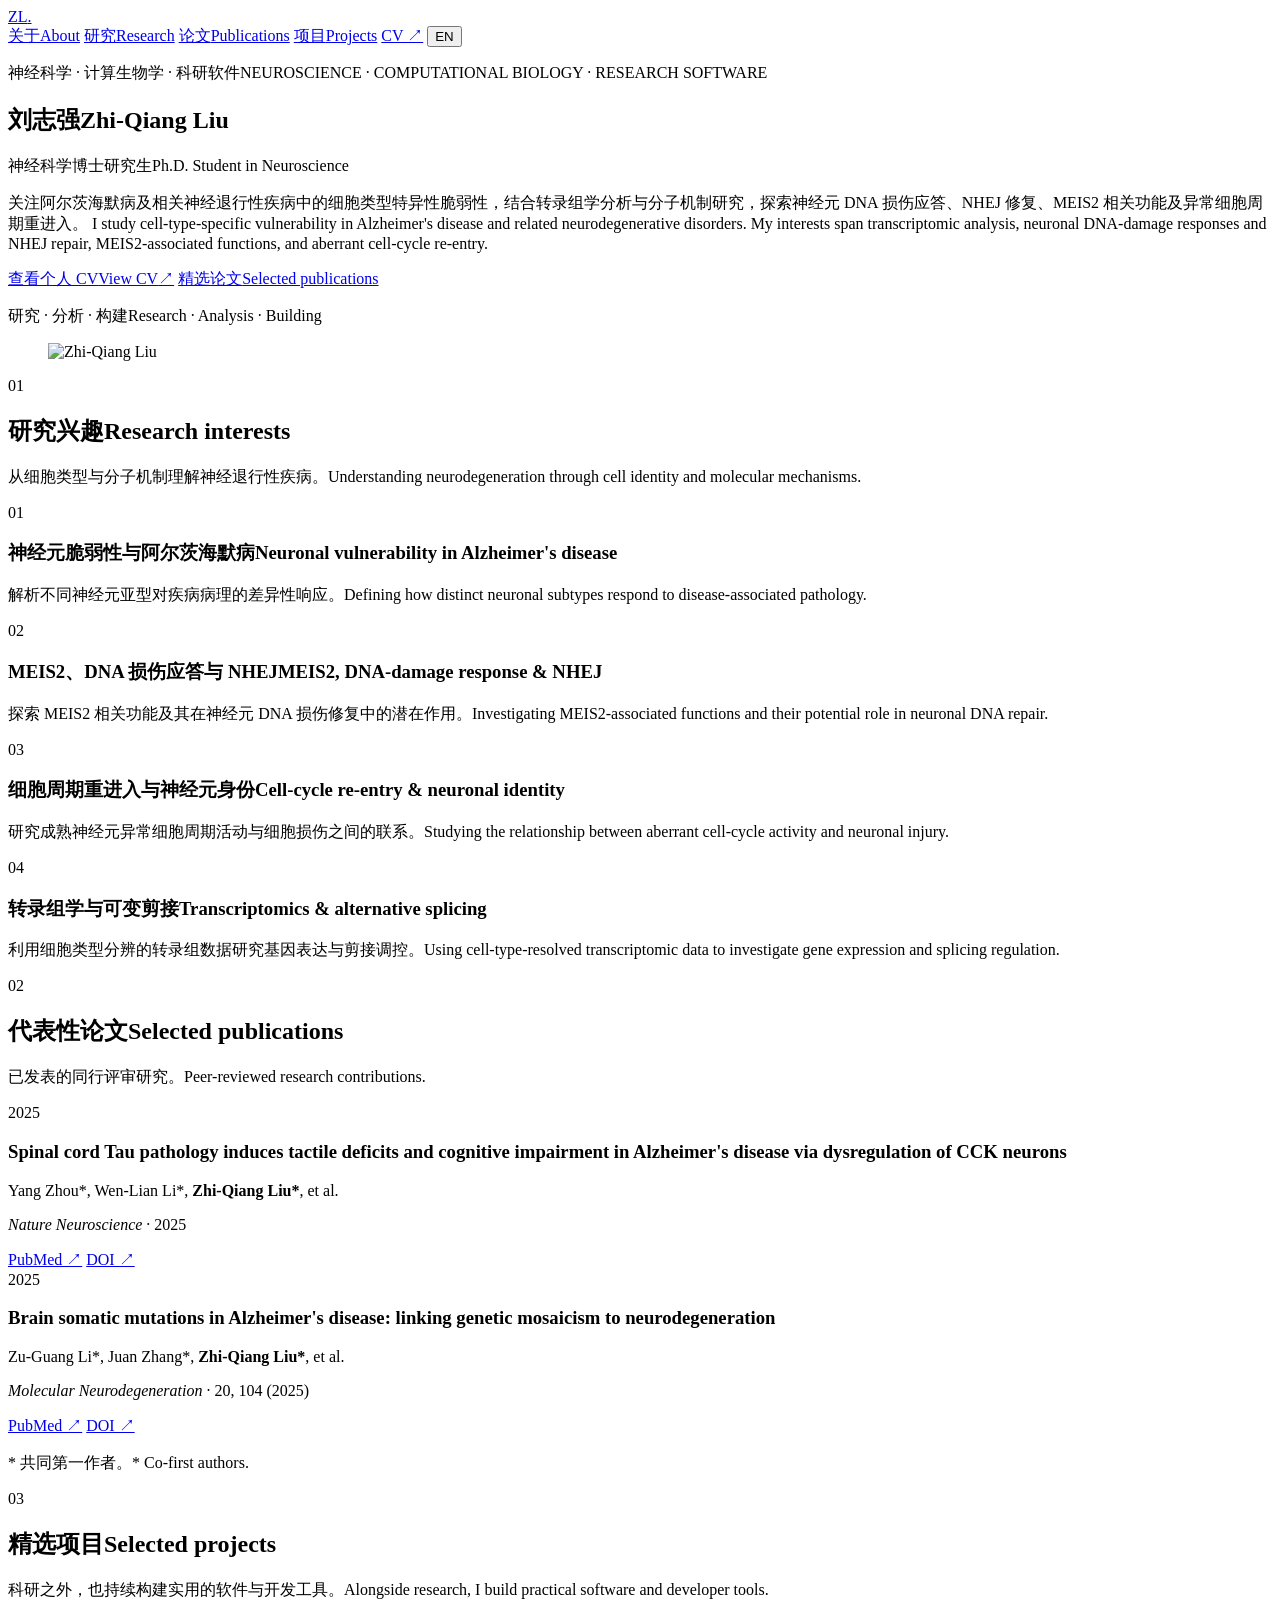
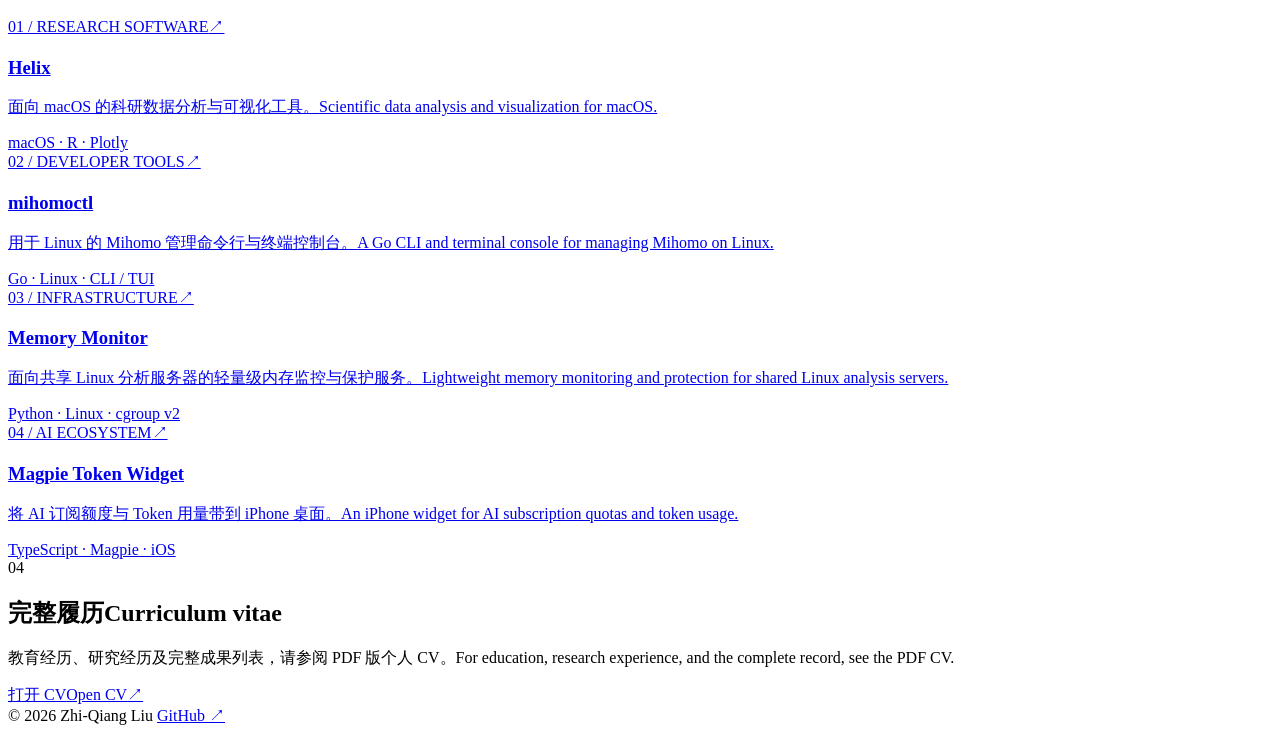
==== index.html @ f7170ce9 "Rebuild as bilingual personal research homepage" ====
<!doctype html>
<html lang="zh-CN" data-site-lang="zh">
<head>
  <meta charset="utf-8">
  <meta name="viewport" content="width=device-width, initial-scale=1">
  <meta name="theme-color" content="#f7f8fa">
  <meta name="description" content="Zhi-Qiang Liu — neuroscience, computational biology, and research software.">
  <meta property="og:title" content="Zhi-Qiang Liu | Personal Website">
  <meta property="og:description" content="Research, publications, and selected software projects.">
  <title>刘志强 · Zhi-Qiang Liu</title>
  <link rel="stylesheet" href="style.css">
</head>
<body>
  <header class="site-header">
    <div class="nav-wrap">
      <a class="wordmark" href="#top" aria-label="Home">ZL<span>.</span></a>
      <nav class="main-nav" aria-label="Main navigation">
        <a href="#about"><span data-lang="zh">关于</span><span data-lang="en">About</span></a>
        <a href="#research"><span data-lang="zh">研究</span><span data-lang="en">Research</span></a>
        <a href="#publications"><span data-lang="zh">论文</span><span data-lang="en">Publications</span></a>
        <a href="#projects"><span data-lang="zh">项目</span><span data-lang="en">Projects</span></a>
        <a class="nav-cv" href="cv.html">CV ↗</a>
        <button class="language-toggle" id="language-toggle" type="button">EN</button>
      </nav>
    </div>
  </header>

  <main id="top">
    <section class="hero section-shell" id="about">
      <div class="hero-grid">
        <div class="hero-copy">
          <p class="eyebrow"><span data-lang="zh">神经科学 · 计算生物学 · 科研软件</span><span data-lang="en">NEUROSCIENCE · COMPUTATIONAL BIOLOGY · RESEARCH SOFTWARE</span></p>
          <h1><span data-lang="zh">刘志强</span><span data-lang="en">Zhi-Qiang Liu</span></h1>
          <p class="hero-role"><span data-lang="zh">神经科学博士研究生</span><span data-lang="en">Ph.D. Student in Neuroscience</span></p>
          <p class="hero-intro">
            <span data-lang="zh">关注阿尔茨海默病及相关神经退行性疾病中的细胞类型特异性脆弱性，结合转录组学分析与分子机制研究，探索神经元 DNA 损伤应答、NHEJ 修复、MEIS2 相关功能及异常细胞周期重进入。</span>
            <span data-lang="en">I study cell-type-specific vulnerability in Alzheimer's disease and related neurodegenerative disorders. My interests span transcriptomic analysis, neuronal DNA-damage responses and NHEJ repair, MEIS2-associated functions, and aberrant cell-cycle re-entry.</span>
          </p>
          <div class="hero-actions">
            <a class="button button-dark" href="cv.html"><span data-lang="zh">查看个人 CV</span><span data-lang="en">View CV</span><span aria-hidden="true">↗</span></a>
            <a class="button button-quiet" href="#publications"><span data-lang="zh">精选论文</span><span data-lang="en">Selected publications</span></a>
          </div>
          <p class="hero-meta"><span data-lang="zh">研究 · 分析 · 构建</span><span data-lang="en">Research · Analysis · Building</span></p>
        </div>
        <figure class="portrait">
          <img src="assets/people/liuzq.jpeg" alt="Zhi-Qiang Liu">
        </figure>
      </div>
    </section>

    <div class="content-shell">
      <section class="content-section" id="research">
        <div class="section-heading">
          <span class="section-number">01</span>
          <div>
            <h2><span data-lang="zh">研究兴趣</span><span data-lang="en">Research interests</span></h2>
            <p><span data-lang="zh">从细胞类型与分子机制理解神经退行性疾病。</span><span data-lang="en">Understanding neurodegeneration through cell identity and molecular mechanisms.</span></p>
          </div>
        </div>
        <div class="research-list">
          <article class="research-item">
            <span class="item-number">01</span>
            <div><h3><span data-lang="zh">神经元脆弱性与阿尔茨海默病</span><span data-lang="en">Neuronal vulnerability in Alzheimer's disease</span></h3>
              <p><span data-lang="zh">解析不同神经元亚型对疾病病理的差异性响应。</span><span data-lang="en">Defining how distinct neuronal subtypes respond to disease-associated pathology.</span></p></div>
          </article>
          <article class="research-item">
            <span class="item-number">02</span>
            <div><h3><span data-lang="zh">MEIS2、DNA 损伤应答与 NHEJ</span><span data-lang="en">MEIS2, DNA-damage response &amp; NHEJ</span></h3>
              <p><span data-lang="zh">探索 MEIS2 相关功能及其在神经元 DNA 损伤修复中的潜在作用。</span><span data-lang="en">Investigating MEIS2-associated functions and their potential role in neuronal DNA repair.</span></p></div>
          </article>
          <article class="research-item">
            <span class="item-number">03</span>
            <div><h3><span data-lang="zh">细胞周期重进入与神经元身份</span><span data-lang="en">Cell-cycle re-entry &amp; neuronal identity</span></h3>
              <p><span data-lang="zh">研究成熟神经元异常细胞周期活动与细胞损伤之间的联系。</span><span data-lang="en">Studying the relationship between aberrant cell-cycle activity and neuronal injury.</span></p></div>
          </article>
          <article class="research-item">
            <span class="item-number">04</span>
            <div><h3><span data-lang="zh">转录组学与可变剪接</span><span data-lang="en">Transcriptomics &amp; alternative splicing</span></h3>
              <p><span data-lang="zh">利用细胞类型分辨的转录组数据研究基因表达与剪接调控。</span><span data-lang="en">Using cell-type-resolved transcriptomic data to investigate gene expression and splicing regulation.</span></p></div>
          </article>
        </div>
      </section>

      <section class="content-section" id="publications">
        <div class="section-heading">
          <span class="section-number">02</span>
          <div>
            <h2><span data-lang="zh">代表性论文</span><span data-lang="en">Selected publications</span></h2>
            <p><span data-lang="zh">已发表的同行评审研究。</span><span data-lang="en">Peer-reviewed research contributions.</span></p>
          </div>
        </div>
        <div class="publication-list">
          <article class="publication">
            <div class="publication-year">2025</div>
            <div class="publication-body">
              <h3>Spinal cord Tau pathology induces tactile deficits and cognitive impairment in Alzheimer's disease via dysregulation of CCK neurons</h3>
              <p class="authors">Yang Zhou*, Wen-Lian Li*, <strong>Zhi-Qiang Liu*</strong>, et al.</p>
              <p class="journal"><em>Nature Neuroscience</em> · 2025</p>
              <div class="text-links">
                <a href="https://pubmed.ncbi.nlm.nih.gov/41254283/" target="_blank" rel="noopener noreferrer">PubMed ↗</a>
                <a href="https://doi.org/10.1038/s41593-025-02137-4" target="_blank" rel="noopener noreferrer">DOI ↗</a>
              </div>
            </div>
          </article>
          <article class="publication">
            <div class="publication-year">2025</div>
            <div class="publication-body">
              <h3>Brain somatic mutations in Alzheimer's disease: linking genetic mosaicism to neurodegeneration</h3>
              <p class="authors">Zu-Guang Li*, Juan Zhang*, <strong>Zhi-Qiang Liu*</strong>, et al.</p>
              <p class="journal"><em>Molecular Neurodegeneration</em> · 20, 104 (2025)</p>
              <div class="text-links">
                <a href="https://pubmed.ncbi.nlm.nih.gov/41068782/" target="_blank" rel="noopener noreferrer">PubMed ↗</a>
                <a href="https://doi.org/10.1186/s13024-025-00895-0" target="_blank" rel="noopener noreferrer">DOI ↗</a>
              </div>
            </div>
          </article>
        </div>
        <p class="publication-note"><span data-lang="zh">* 共同第一作者。</span><span data-lang="en">* Co-first authors.</span></p>
      </section>

      <section class="content-section" id="projects">
        <div class="section-heading">
          <span class="section-number">03</span>
          <div>
            <h2><span data-lang="zh">精选项目</span><span data-lang="en">Selected projects</span></h2>
            <p><span data-lang="zh">科研之外，也持续构建实用的软件与开发工具。</span><span data-lang="en">Alongside research, I build practical software and developer tools.</span></p>
          </div>
        </div>
        <div class="project-grid">
          <a class="project-card" href="https://github.com/liuzq1103/Helix" target="_blank" rel="noopener noreferrer">
            <div class="project-top"><span>01 / RESEARCH SOFTWARE</span><span>↗</span></div>
            <h3>Helix</h3>
            <p><span data-lang="zh">面向 macOS 的科研数据分析与可视化工具。</span><span data-lang="en">Scientific data analysis and visualization for macOS.</span></p>
            <span class="project-stack">macOS · R · Plotly</span>
          </a>
          <a class="project-card" href="https://github.com/liuzq1103/mihomoctl" target="_blank" rel="noopener noreferrer">
            <div class="project-top"><span>02 / DEVELOPER TOOLS</span><span>↗</span></div>
            <h3>mihomoctl</h3>
            <p><span data-lang="zh">用于 Linux 的 Mihomo 管理命令行与终端控制台。</span><span data-lang="en">A Go CLI and terminal console for managing Mihomo on Linux.</span></p>
            <span class="project-stack">Go · Linux · CLI / TUI</span>
          </a>
          <a class="project-card" href="https://github.com/liuzq1103/memory-monitor" target="_blank" rel="noopener noreferrer">
            <div class="project-top"><span>03 / INFRASTRUCTURE</span><span>↗</span></div>
            <h3>Memory Monitor</h3>
            <p><span data-lang="zh">面向共享 Linux 分析服务器的轻量级内存监控与保护服务。</span><span data-lang="en">Lightweight memory monitoring and protection for shared Linux analysis servers.</span></p>
            <span class="project-stack">Python · Linux · cgroup v2</span>
          </a>
          <a class="project-card" href="https://github.com/liuzq1103/magpie-page-token-widget" target="_blank" rel="noopener noreferrer">
            <div class="project-top"><span>04 / AI ECOSYSTEM</span><span>↗</span></div>
            <h3>Magpie Token Widget</h3>
            <p><span data-lang="zh">将 AI 订阅额度与 Token 用量带到 iPhone 桌面。</span><span data-lang="en">An iPhone widget for AI subscription quotas and token usage.</span></p>
            <span class="project-stack">TypeScript · Magpie · iOS</span>
          </a>
        </div>
      </section>

      <section class="cv-strip" id="cv">
        <div>
          <span class="section-number">04</span>
          <h2><span data-lang="zh">完整履历</span><span data-lang="en">Curriculum vitae</span></h2>
          <p><span data-lang="zh">教育经历、研究经历及完整成果列表，请参阅 PDF 版个人 CV。</span><span data-lang="en">For education, research experience, and the complete record, see the PDF CV.</span></p>
        </div>
        <a class="button button-dark" href="cv.html"><span data-lang="zh">打开 CV</span><span data-lang="en">Open CV</span><span aria-hidden="true">↗</span></a>
      </section>
    </div>
  </main>

  <footer class="site-footer">
    <div class="footer-inner">
      <span>© 2026 Zhi-Qiang Liu</span>
      <a href="https://github.com/liuzq1103" target="_blank" rel="noopener noreferrer">GitHub ↗</a>
    </div>
  </footer>

  <script>
    (function () {
      var root = document.documentElement;
      var toggle = document.getElementById("language-toggle");
      var requested = new URLSearchParams(window.location.search).get("lang");
      function setLanguage(language) {
        var lang = language === "en" ? "en" : "zh";
        root.dataset.siteLang = lang;
        root.lang = lang === "zh" ? "zh-CN" : "en";
        toggle.textContent = lang === "zh" ? "EN" : "中文";
        toggle.setAttribute("aria-label", lang === "zh" ? "Switch to English" : "切换到中文");
      }
      setLanguage(requested || "zh");
      toggle.addEventListener("click", function () {
        setLanguage(root.dataset.siteLang === "zh" ? "en" : "zh");
      });
    })();
  </script>
</body>
</html>
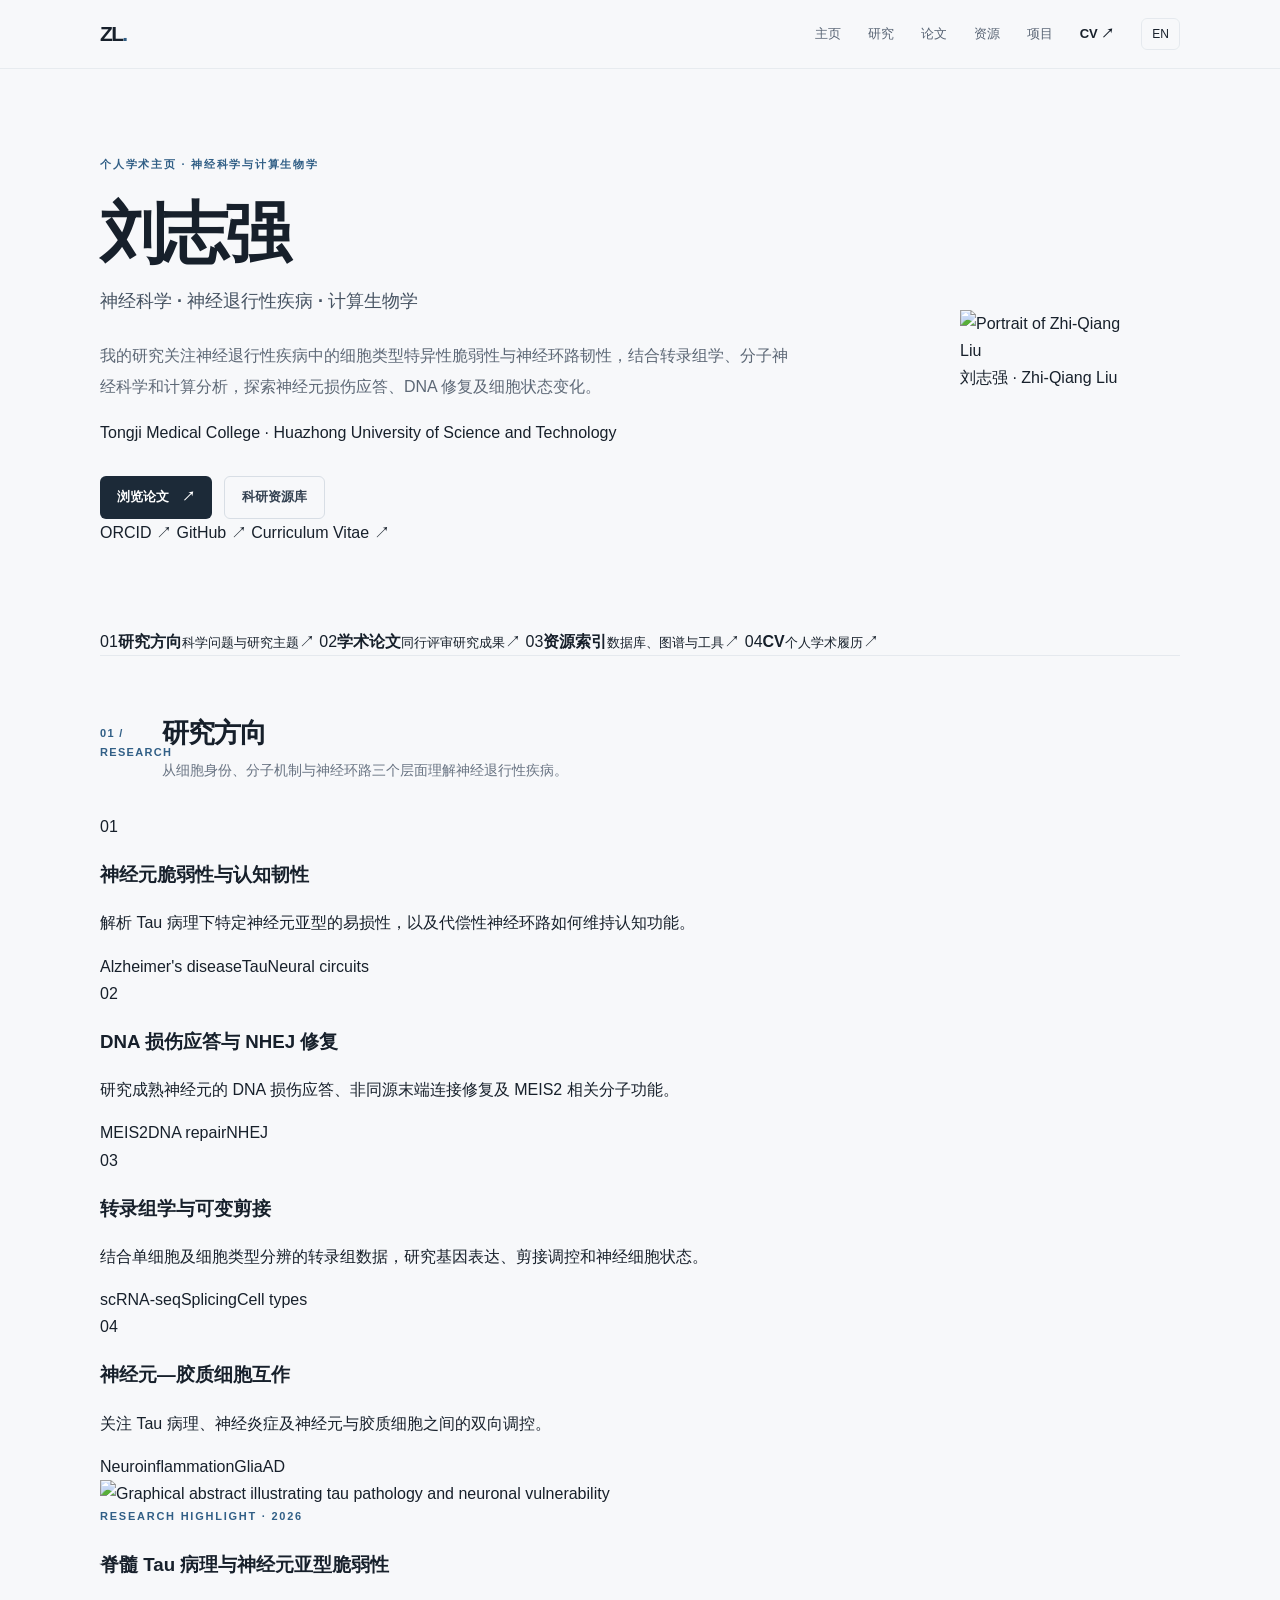
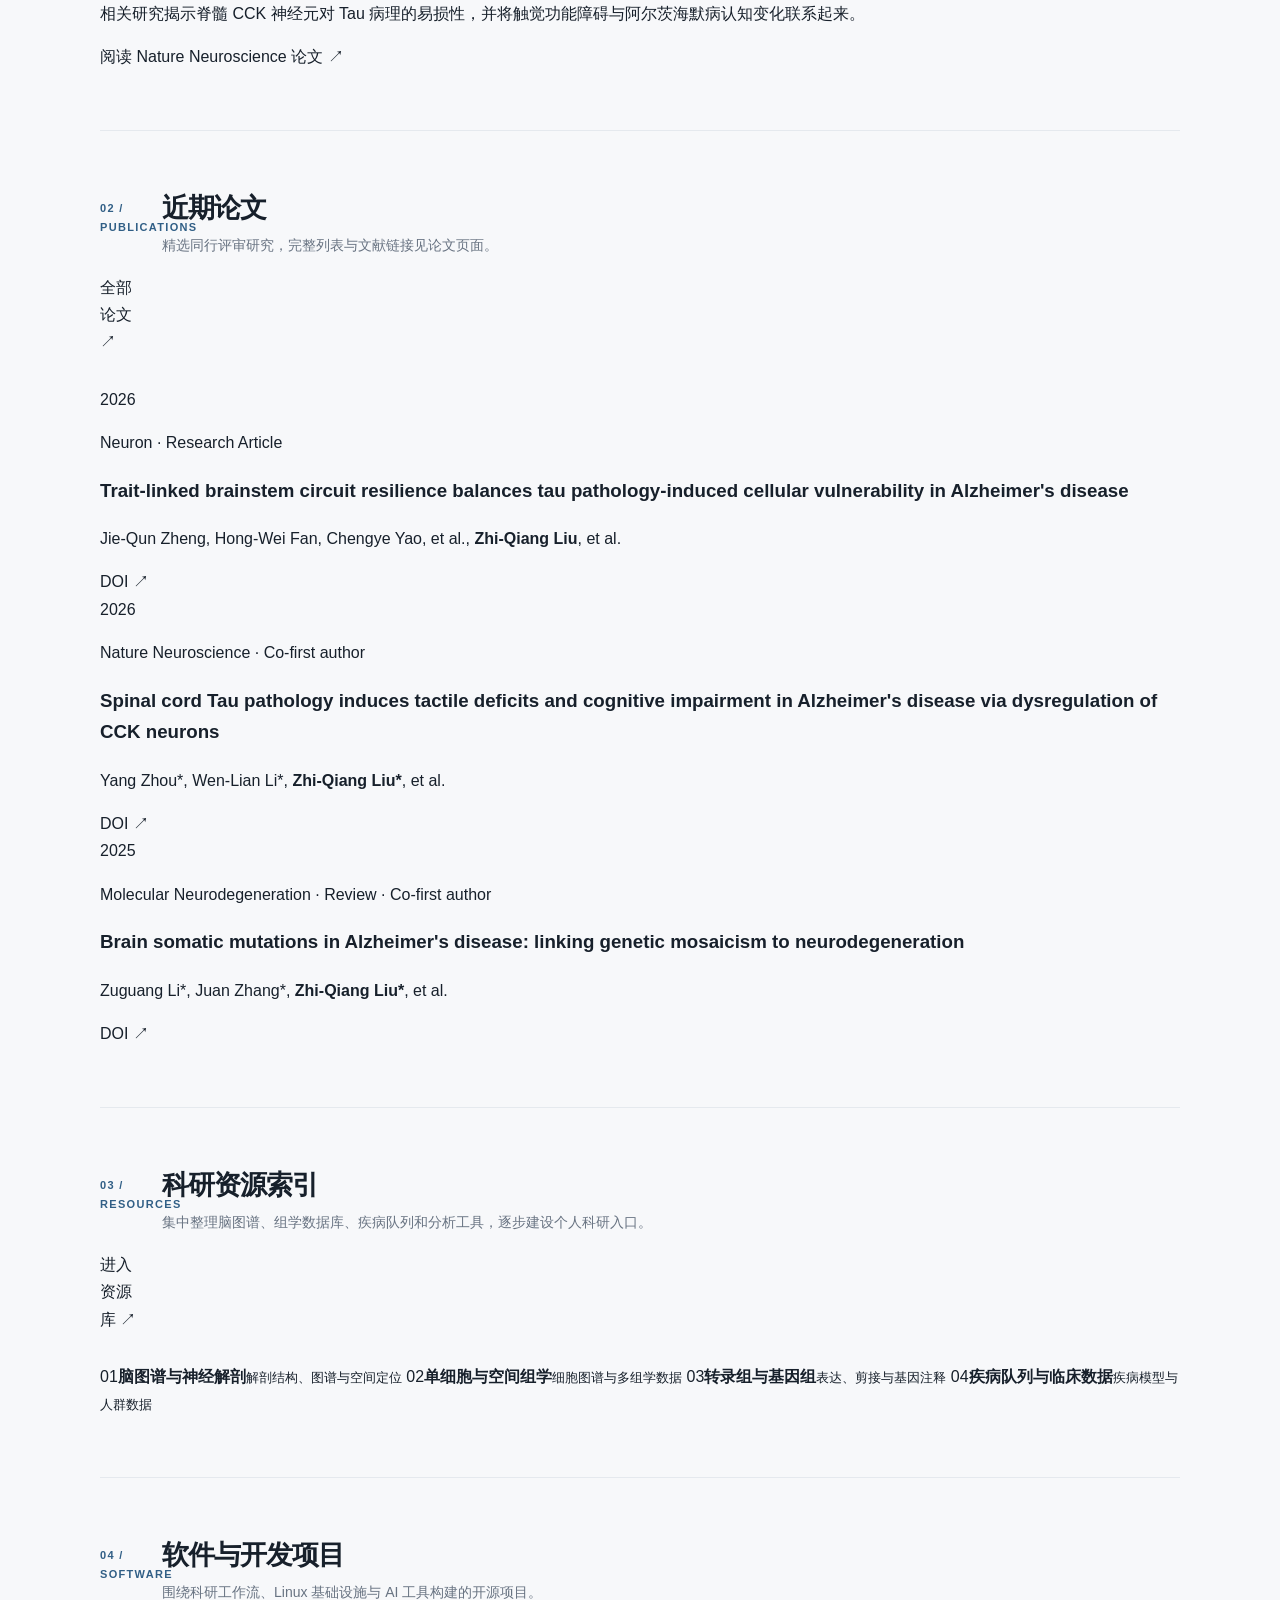
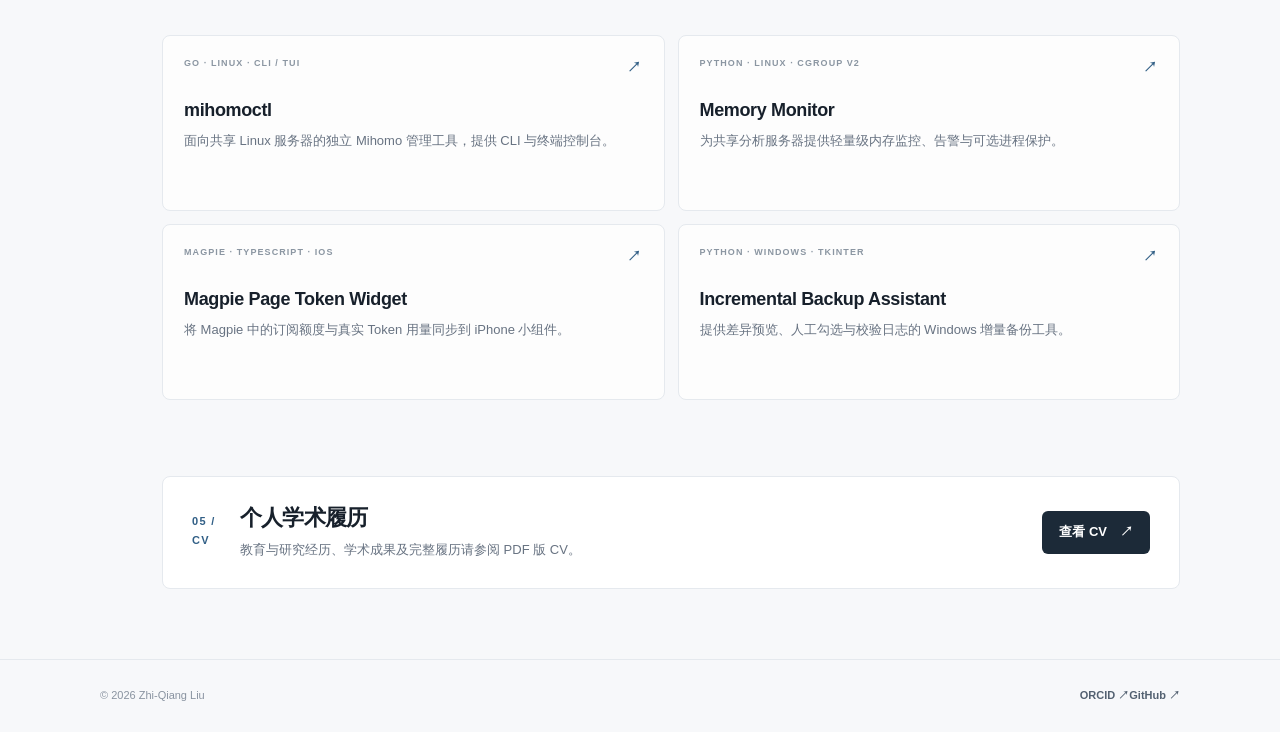
==== commit 91717ccd: "Upgrade homepage to academic research portal" ====
--- a/index.html
+++ b/index.html
@@ -4,20 +4,21 @@
   <meta charset="utf-8">
   <meta name="viewport" content="width=device-width, initial-scale=1">
   <meta name="theme-color" content="#f7f8fa">
-  <meta name="description" content="Zhi-Qiang Liu — neuroscience, computational biology, and research software.">
-  <meta property="og:title" content="Zhi-Qiang Liu | Personal Website">
-  <meta property="og:description" content="Research, publications, and selected software projects.">
+  <meta name="description" content="Zhi-Qiang Liu — neuroscience, neurodegeneration, computational biology, and research resources.">
+  <meta property="og:title" content="Zhi-Qiang Liu | Academic Website">
+  <meta property="og:description" content="Research, publications, software projects, and curated neuroscience resources.">
   <title>刘志强 · Zhi-Qiang Liu</title>
   <link rel="stylesheet" href="style.css">
 </head>
 <body>
   <header class="site-header">
     <div class="nav-wrap">
-      <a class="wordmark" href="#top" aria-label="Home">ZL<span>.</span></a>
+      <a class="wordmark" href="index.html" aria-label="Zhi-Qiang Liu homepage">ZL<span>.</span></a>
       <nav class="main-nav" aria-label="Main navigation">
-        <a href="#about"><span data-lang="zh">关于</span><span data-lang="en">About</span></a>
+        <a class="active" href="index.html"><span data-lang="zh">主页</span><span data-lang="en">Home</span></a>
         <a href="#research"><span data-lang="zh">研究</span><span data-lang="en">Research</span></a>
-        <a href="#publications"><span data-lang="zh">论文</span><span data-lang="en">Publications</span></a>
+        <a href="publications.html"><span data-lang="zh">论文</span><span data-lang="en">Publications</span></a>
+        <a href="resources.html"><span data-lang="zh">资源</span><span data-lang="en">Resources</span></a>
         <a href="#projects"><span data-lang="zh">项目</span><span data-lang="en">Projects</span></a>
         <a class="nav-cv" href="cv.html">CV ↗</a>
         <button class="language-toggle" id="language-toggle" type="button">EN</button>
@@ -29,138 +30,183 @@
     <section class="hero section-shell" id="about">
       <div class="hero-grid">
         <div class="hero-copy">
-          <p class="eyebrow"><span data-lang="zh">神经科学 · 计算生物学 · 科研软件</span><span data-lang="en">NEUROSCIENCE · COMPUTATIONAL BIOLOGY · RESEARCH SOFTWARE</span></p>
+          <p class="eyebrow"><span data-lang="zh">个人学术主页 · 神经科学与计算生物学</span><span data-lang="en">PERSONAL ACADEMIC PORTAL · NEUROSCIENCE & COMPUTATIONAL BIOLOGY</span></p>
           <h1><span data-lang="zh">刘志强</span><span data-lang="en">Zhi-Qiang Liu</span></h1>
-          <p class="hero-role"><span data-lang="zh">神经科学博士研究生</span><span data-lang="en">Ph.D. Student in Neuroscience</span></p>
+          <p class="hero-role"><span data-lang="zh">神经科学 · 神经退行性疾病 · 计算生物学</span><span data-lang="en">Neuroscience · Neurodegeneration · Computational Biology</span></p>
           <p class="hero-intro">
-            <span data-lang="zh">关注阿尔茨海默病及相关神经退行性疾病中的细胞类型特异性脆弱性，结合转录组学分析与分子机制研究，探索神经元 DNA 损伤应答、NHEJ 修复、MEIS2 相关功能及异常细胞周期重进入。</span>
-            <span data-lang="en">I study cell-type-specific vulnerability in Alzheimer's disease and related neurodegenerative disorders. My interests span transcriptomic analysis, neuronal DNA-damage responses and NHEJ repair, MEIS2-associated functions, and aberrant cell-cycle re-entry.</span>
+            <span data-lang="zh">我的研究关注神经退行性疾病中的细胞类型特异性脆弱性与神经环路韧性，结合转录组学、分子神经科学和计算分析，探索神经元损伤应答、DNA 修复及细胞状态变化。</span>
+            <span data-lang="en">My research explores cell-type-specific vulnerability and circuit-level resilience in neurodegenerative disease. I combine transcriptomics, molecular neuroscience, and computational analysis to study neuronal injury responses, DNA repair, and cellular-state transitions.</span>
           </p>
+          <p class="hero-affiliation">Tongji Medical College · Huazhong University of Science and Technology</p>
           <div class="hero-actions">
-            <a class="button button-dark" href="cv.html"><span data-lang="zh">查看个人 CV</span><span data-lang="en">View CV</span><span aria-hidden="true">↗</span></a>
-            <a class="button button-quiet" href="#publications"><span data-lang="zh">精选论文</span><span data-lang="en">Selected publications</span></a>
-          </div>
-          <p class="hero-meta"><span data-lang="zh">研究 · 分析 · 构建</span><span data-lang="en">Research · Analysis · Building</span></p>
-        </div>
-        <figure class="portrait">
-          <img src="assets/people/liuzq.jpeg" alt="Zhi-Qiang Liu">
+            <a class="button button-dark" href="publications.html"><span data-lang="zh">浏览论文</span><span data-lang="en">Explore publications</span><span aria-hidden="true">↗</span></a>
+            <a class="button button-quiet" href="resources.html"><span data-lang="zh">科研资源库</span><span data-lang="en">Resource library</span></a>
+          </div>
+          <div class="profile-links">
+            <a href="https://orcid.org/0009-0008-9802-214X" target="_blank" rel="noopener noreferrer">ORCID <span>↗</span></a>
+            <a href="https://github.com/liuzq1103" target="_blank" rel="noopener noreferrer">GitHub <span>↗</span></a>
+            <a href="cv.html">Curriculum Vitae <span>↗</span></a>
+          </div>
+        </div>
+        <figure class="hero-portrait">
+          <img src="assets/people/liuzq.jpeg" alt="Portrait of Zhi-Qiang Liu">
+          <figcaption><span data-lang="zh">刘志强 · Zhi-Qiang Liu</span><span data-lang="en">Zhi-Qiang Liu</span></figcaption>
         </figure>
       </div>
     </section>
 
+    <section class="portal-shortcuts section-shell" aria-label="Explore the website">
+      <a href="#research"><span class="shortcut-index">01</span><span><strong><span data-lang="zh">研究方向</span><span data-lang="en">Research</span></strong><small><span data-lang="zh">科学问题与研究主题</span><span data-lang="en">Questions and themes</span></small></span><span class="shortcut-arrow">↗</span></a>
+      <a href="publications.html"><span class="shortcut-index">02</span><span><strong><span data-lang="zh">学术论文</span><span data-lang="en">Publications</span></strong><small><span data-lang="zh">同行评审研究成果</span><span data-lang="en">Peer-reviewed work</span></small></span><span class="shortcut-arrow">↗</span></a>
+      <a href="resources.html"><span class="shortcut-index">03</span><span><strong><span data-lang="zh">资源索引</span><span data-lang="en">Resources</span></strong><small><span data-lang="zh">数据库、图谱与工具</span><span data-lang="en">Databases, atlases & tools</span></small></span><span class="shortcut-arrow">↗</span></a>
+      <a href="cv.html"><span class="shortcut-index">04</span><span><strong>CV</strong><small><span data-lang="zh">个人学术履历</span><span data-lang="en">Academic curriculum vitae</span></small></span><span class="shortcut-arrow">↗</span></a>
+    </section>
+
     <div class="content-shell">
       <section class="content-section" id="research">
         <div class="section-heading">
-          <span class="section-number">01</span>
-          <div>
-            <h2><span data-lang="zh">研究兴趣</span><span data-lang="en">Research interests</span></h2>
-            <p><span data-lang="zh">从细胞类型与分子机制理解神经退行性疾病。</span><span data-lang="en">Understanding neurodegeneration through cell identity and molecular mechanisms.</span></p>
-          </div>
-        </div>
-        <div class="research-list">
-          <article class="research-item">
-            <span class="item-number">01</span>
-            <div><h3><span data-lang="zh">神经元脆弱性与阿尔茨海默病</span><span data-lang="en">Neuronal vulnerability in Alzheimer's disease</span></h3>
-              <p><span data-lang="zh">解析不同神经元亚型对疾病病理的差异性响应。</span><span data-lang="en">Defining how distinct neuronal subtypes respond to disease-associated pathology.</span></p></div>
-          </article>
-          <article class="research-item">
-            <span class="item-number">02</span>
-            <div><h3><span data-lang="zh">MEIS2、DNA 损伤应答与 NHEJ</span><span data-lang="en">MEIS2, DNA-damage response &amp; NHEJ</span></h3>
-              <p><span data-lang="zh">探索 MEIS2 相关功能及其在神经元 DNA 损伤修复中的潜在作用。</span><span data-lang="en">Investigating MEIS2-associated functions and their potential role in neuronal DNA repair.</span></p></div>
-          </article>
-          <article class="research-item">
-            <span class="item-number">03</span>
-            <div><h3><span data-lang="zh">细胞周期重进入与神经元身份</span><span data-lang="en">Cell-cycle re-entry &amp; neuronal identity</span></h3>
-              <p><span data-lang="zh">研究成熟神经元异常细胞周期活动与细胞损伤之间的联系。</span><span data-lang="en">Studying the relationship between aberrant cell-cycle activity and neuronal injury.</span></p></div>
-          </article>
-          <article class="research-item">
-            <span class="item-number">04</span>
-            <div><h3><span data-lang="zh">转录组学与可变剪接</span><span data-lang="en">Transcriptomics &amp; alternative splicing</span></h3>
-              <p><span data-lang="zh">利用细胞类型分辨的转录组数据研究基因表达与剪接调控。</span><span data-lang="en">Using cell-type-resolved transcriptomic data to investigate gene expression and splicing regulation.</span></p></div>
-          </article>
-        </div>
+          <span class="section-number">01 / RESEARCH</span>
+          <div>
+            <h2><span data-lang="zh">研究方向</span><span data-lang="en">Research interests</span></h2>
+            <p><span data-lang="zh">从细胞身份、分子机制与神经环路三个层面理解神经退行性疾病。</span><span data-lang="en">Understanding neurodegeneration through cell identity, molecular mechanisms, and neural circuits.</span></p>
+          </div>
+        </div>
+        <div class="research-grid">
+          <article class="research-card">
+            <span class="card-index">01</span>
+            <h3><span data-lang="zh">神经元脆弱性与认知韧性</span><span data-lang="en">Neuronal vulnerability & cognitive resilience</span></h3>
+            <p><span data-lang="zh">解析 Tau 病理下特定神经元亚型的易损性，以及代偿性神经环路如何维持认知功能。</span><span data-lang="en">Defining neuronal subtype vulnerability under tau pathology and the compensatory circuits that preserve cognitive function.</span></p>
+            <div class="tag-row"><span>Alzheimer's disease</span><span>Tau</span><span>Neural circuits</span></div>
+          </article>
+          <article class="research-card">
+            <span class="card-index">02</span>
+            <h3><span data-lang="zh">DNA 损伤应答与 NHEJ 修复</span><span data-lang="en">DNA damage response & NHEJ repair</span></h3>
+            <p><span data-lang="zh">研究成熟神经元的 DNA 损伤应答、非同源末端连接修复及 MEIS2 相关分子功能。</span><span data-lang="en">Investigating DNA-damage responses, non-homologous end joining, and MEIS2-associated molecular functions in post-mitotic neurons.</span></p>
+            <div class="tag-row"><span>MEIS2</span><span>DNA repair</span><span>NHEJ</span></div>
+          </article>
+          <article class="research-card">
+            <span class="card-index">03</span>
+            <h3><span data-lang="zh">转录组学与可变剪接</span><span data-lang="en">Transcriptomics & alternative splicing</span></h3>
+            <p><span data-lang="zh">结合单细胞及细胞类型分辨的转录组数据，研究基因表达、剪接调控和神经细胞状态。</span><span data-lang="en">Using single-cell and cell-type-resolved transcriptomic data to study gene expression, splicing regulation, and neuronal states.</span></p>
+            <div class="tag-row"><span>scRNA-seq</span><span>Splicing</span><span>Cell types</span></div>
+          </article>
+          <article class="research-card">
+            <span class="card-index">04</span>
+            <h3><span data-lang="zh">神经元—胶质细胞互作</span><span data-lang="en">Neuron–glia interactions</span></h3>
+            <p><span data-lang="zh">关注 Tau 病理、神经炎症及神经元与胶质细胞之间的双向调控。</span><span data-lang="en">Exploring tau-associated pathology, neuroinflammation, and bidirectional communication between neurons and glial cells.</span></p>
+            <div class="tag-row"><span>Neuroinflammation</span><span>Glia</span><span>AD</span></div>
+          </article>
+        </div>
+
+        <article class="research-highlight">
+          <div class="highlight-image">
+            <img src="assets/news/NN_GraphicalAbstract.jpg" alt="Graphical abstract illustrating tau pathology and neuronal vulnerability">
+          </div>
+          <div class="highlight-copy">
+            <p class="eyebrow">RESEARCH HIGHLIGHT · 2026</p>
+            <h3><span data-lang="zh">脊髓 Tau 病理与神经元亚型脆弱性</span><span data-lang="en">Tau pathology and cell-type-specific neuronal vulnerability</span></h3>
+            <p><span data-lang="zh">相关研究揭示脊髓 CCK 神经元对 Tau 病理的易损性，并将触觉功能障碍与阿尔茨海默病认知变化联系起来。</span><span data-lang="en">This work identifies spinal CCK neurons as vulnerable to tau pathology and links tactile dysfunction with cognitive changes in Alzheimer's disease.</span></p>
+            <a class="text-link" href="https://doi.org/10.1038/s41593-025-02137-4" target="_blank" rel="noopener noreferrer"><span data-lang="zh">阅读 Nature Neuroscience 论文</span><span data-lang="en">Read the Nature Neuroscience paper</span> ↗</a>
+          </div>
+        </article>
       </section>
 
       <section class="content-section" id="publications">
         <div class="section-heading">
-          <span class="section-number">02</span>
-          <div>
-            <h2><span data-lang="zh">代表性论文</span><span data-lang="en">Selected publications</span></h2>
-            <p><span data-lang="zh">已发表的同行评审研究。</span><span data-lang="en">Peer-reviewed research contributions.</span></p>
-          </div>
-        </div>
-        <div class="publication-list">
-          <article class="publication">
-            <div class="publication-year">2025</div>
-            <div class="publication-body">
+          <span class="section-number">02 / PUBLICATIONS</span>
+          <div>
+            <h2><span data-lang="zh">近期论文</span><span data-lang="en">Recent publications</span></h2>
+            <p><span data-lang="zh">精选同行评审研究，完整列表与文献链接见论文页面。</span><span data-lang="en">Selected peer-reviewed work. See the publications page for the full indexed list and source links.</span></p>
+          </div>
+          <a class="section-more" href="publications.html"><span data-lang="zh">全部论文</span><span data-lang="en">All publications</span> ↗</a>
+        </div>
+        <div class="recent-publications">
+          <article class="recent-paper">
+            <div class="paper-year">2026</div>
+            <div>
+              <p class="paper-journal">Neuron · Research Article</p>
+              <h3>Trait-linked brainstem circuit resilience balances tau pathology-induced cellular vulnerability in Alzheimer's disease</h3>
+              <p class="paper-authors">Jie-Qun Zheng, Hong-Wei Fan, Chengye Yao, et al., <strong>Zhi-Qiang Liu</strong>, et al.</p>
+              <a href="https://doi.org/10.1016/j.neuron.2026.10.002" target="_blank" rel="noopener noreferrer">DOI ↗</a>
+            </div>
+          </article>
+          <article class="recent-paper">
+            <div class="paper-year">2026</div>
+            <div>
+              <p class="paper-journal">Nature Neuroscience · Co-first author</p>
               <h3>Spinal cord Tau pathology induces tactile deficits and cognitive impairment in Alzheimer's disease via dysregulation of CCK neurons</h3>
-              <p class="authors">Yang Zhou*, Wen-Lian Li*, <strong>Zhi-Qiang Liu*</strong>, et al.</p>
-              <p class="journal"><em>Nature Neuroscience</em> · 2025</p>
-              <div class="text-links">
-                <a href="https://pubmed.ncbi.nlm.nih.gov/41254283/" target="_blank" rel="noopener noreferrer">PubMed ↗</a>
-                <a href="https://doi.org/10.1038/s41593-025-02137-4" target="_blank" rel="noopener noreferrer">DOI ↗</a>
-              </div>
+              <p class="paper-authors">Yang Zhou*, Wen-Lian Li*, <strong>Zhi-Qiang Liu*</strong>, et al.</p>
+              <a href="https://doi.org/10.1038/s41593-025-02137-4" target="_blank" rel="noopener noreferrer">DOI ↗</a>
             </div>
           </article>
-          <article class="publication">
-            <div class="publication-year">2025</div>
-            <div class="publication-body">
+          <article class="recent-paper">
+            <div class="paper-year">2025</div>
+            <div>
+              <p class="paper-journal">Molecular Neurodegeneration · Review · Co-first author</p>
               <h3>Brain somatic mutations in Alzheimer's disease: linking genetic mosaicism to neurodegeneration</h3>
-              <p class="authors">Zu-Guang Li*, Juan Zhang*, <strong>Zhi-Qiang Liu*</strong>, et al.</p>
-              <p class="journal"><em>Molecular Neurodegeneration</em> · 20, 104 (2025)</p>
-              <div class="text-links">
-                <a href="https://pubmed.ncbi.nlm.nih.gov/41068782/" target="_blank" rel="noopener noreferrer">PubMed ↗</a>
-                <a href="https://doi.org/10.1186/s13024-025-00895-0" target="_blank" rel="noopener noreferrer">DOI ↗</a>
-              </div>
+              <p class="paper-authors">Zuguang Li*, Juan Zhang*, <strong>Zhi-Qiang Liu*</strong>, et al.</p>
+              <a href="https://doi.org/10.1186/s13024-025-00895-0" target="_blank" rel="noopener noreferrer">DOI ↗</a>
             </div>
           </article>
         </div>
-        <p class="publication-note"><span data-lang="zh">* 共同第一作者。</span><span data-lang="en">* Co-first authors.</span></p>
+      </section>
+
+      <section class="content-section" id="resources-preview">
+        <div class="section-heading">
+          <span class="section-number">03 / RESOURCES</span>
+          <div>
+            <h2><span data-lang="zh">科研资源索引</span><span data-lang="en">Research resource directory</span></h2>
+            <p><span data-lang="zh">集中整理脑图谱、组学数据库、疾病队列和分析工具，逐步建设个人科研入口。</span><span data-lang="en">A growing index of brain atlases, omics databases, disease cohorts, and analysis tools.</span></p>
+          </div>
+          <a class="section-more" href="resources.html"><span data-lang="zh">进入资源库</span><span data-lang="en">Open directory</span> ↗</a>
+        </div>
+        <div class="resource-preview-grid">
+          <a href="resources.html#brain-atlases"><span class="resource-symbol">01</span><strong><span data-lang="zh">脑图谱与神经解剖</span><span data-lang="en">Brain atlases & neuroanatomy</span></strong><small><span data-lang="zh">解剖结构、图谱与空间定位</span><span data-lang="en">Anatomy, atlases, and spatial mapping</span></small></a>
+          <a href="resources.html#single-cell"><span class="resource-symbol">02</span><strong><span data-lang="zh">单细胞与空间组学</span><span data-lang="en">Single-cell & spatial omics</span></strong><small><span data-lang="zh">细胞图谱与多组学数据</span><span data-lang="en">Cell atlases and multi-omics</span></small></a>
+          <a href="resources.html#genomics"><span class="resource-symbol">03</span><strong><span data-lang="zh">转录组与基因组</span><span data-lang="en">Transcriptomics & genomics</span></strong><small><span data-lang="zh">表达、剪接与基因注释</span><span data-lang="en">Expression, splicing, and annotation</span></small></a>
+          <a href="resources.html#disease-data"><span class="resource-symbol">04</span><strong><span data-lang="zh">疾病队列与临床数据</span><span data-lang="en">Disease cohorts & clinical data</span></strong><small><span data-lang="zh">疾病模型与人群数据</span><span data-lang="en">Disease models and cohort data</span></small></a>
+        </div>
       </section>
 
       <section class="content-section" id="projects">
         <div class="section-heading">
-          <span class="section-number">03</span>
-          <div>
-            <h2><span data-lang="zh">精选项目</span><span data-lang="en">Selected projects</span></h2>
-            <p><span data-lang="zh">科研之外，也持续构建实用的软件与开发工具。</span><span data-lang="en">Alongside research, I build practical software and developer tools.</span></p>
+          <span class="section-number">04 / SOFTWARE</span>
+          <div>
+            <h2><span data-lang="zh">软件与开发项目</span><span data-lang="en">Software & engineering projects</span></h2>
+            <p><span data-lang="zh">围绕科研工作流、Linux 基础设施与 AI 工具构建的开源项目。</span><span data-lang="en">Open-source tools for research workflows, Linux infrastructure, and AI tooling.</span></p>
           </div>
         </div>
         <div class="project-grid">
-          <a class="project-card" href="https://github.com/liuzq1103/Helix" target="_blank" rel="noopener noreferrer">
-            <div class="project-top"><span>01 / RESEARCH SOFTWARE</span><span>↗</span></div>
-            <h3>Helix</h3>
-            <p><span data-lang="zh">面向 macOS 的科研数据分析与可视化工具。</span><span data-lang="en">Scientific data analysis and visualization for macOS.</span></p>
-            <span class="project-stack">macOS · R · Plotly</span>
-          </a>
           <a class="project-card" href="https://github.com/liuzq1103/mihomoctl" target="_blank" rel="noopener noreferrer">
-            <div class="project-top"><span>02 / DEVELOPER TOOLS</span><span>↗</span></div>
+            <div class="project-top"><span>GO · LINUX · CLI / TUI</span><span>↗</span></div>
             <h3>mihomoctl</h3>
-            <p><span data-lang="zh">用于 Linux 的 Mihomo 管理命令行与终端控制台。</span><span data-lang="en">A Go CLI and terminal console for managing Mihomo on Linux.</span></p>
-            <span class="project-stack">Go · Linux · CLI / TUI</span>
+            <p><span data-lang="zh">面向共享 Linux 服务器的独立 Mihomo 管理工具，提供 CLI 与终端控制台。</span><span data-lang="en">An independent Mihomo manager for shared Linux servers, with a CLI and terminal console.</span></p>
           </a>
           <a class="project-card" href="https://github.com/liuzq1103/memory-monitor" target="_blank" rel="noopener noreferrer">
-            <div class="project-top"><span>03 / INFRASTRUCTURE</span><span>↗</span></div>
+            <div class="project-top"><span>PYTHON · LINUX · CGROUP V2</span><span>↗</span></div>
             <h3>Memory Monitor</h3>
-            <p><span data-lang="zh">面向共享 Linux 分析服务器的轻量级内存监控与保护服务。</span><span data-lang="en">Lightweight memory monitoring and protection for shared Linux analysis servers.</span></p>
-            <span class="project-stack">Python · Linux · cgroup v2</span>
+            <p><span data-lang="zh">为共享分析服务器提供轻量级内存监控、告警与可选进程保护。</span><span data-lang="en">Lightweight memory monitoring, alerting, and optional process protection for shared analysis servers.</span></p>
           </a>
           <a class="project-card" href="https://github.com/liuzq1103/magpie-page-token-widget" target="_blank" rel="noopener noreferrer">
-            <div class="project-top"><span>04 / AI ECOSYSTEM</span><span>↗</span></div>
-            <h3>Magpie Token Widget</h3>
-            <p><span data-lang="zh">将 AI 订阅额度与 Token 用量带到 iPhone 桌面。</span><span data-lang="en">An iPhone widget for AI subscription quotas and token usage.</span></p>
-            <span class="project-stack">TypeScript · Magpie · iOS</span>
-          </a>
-        </div>
-      </section>
-
-      <section class="cv-strip" id="cv">
+            <div class="project-top"><span>MAGPIE · TYPESCRIPT · IOS</span><span>↗</span></div>
+            <h3>Magpie Page Token Widget</h3>
+            <p><span data-lang="zh">将 Magpie 中的订阅额度与真实 Token 用量同步到 iPhone 小组件。</span><span data-lang="en">Brings subscription quotas and token usage from Magpie to an iPhone widget.</span></p>
+          </a>
+          <a class="project-card" href="https://github.com/liuzq1103/incremental-backup-assistant" target="_blank" rel="noopener noreferrer">
+            <div class="project-top"><span>PYTHON · WINDOWS · TKINTER</span><span>↗</span></div>
+            <h3>Incremental Backup Assistant</h3>
+            <p><span data-lang="zh">提供差异预览、人工勾选与校验日志的 Windows 增量备份工具。</span><span data-lang="en">A Windows backup utility with difference preview, selective copying, and verification logs.</span></p>
+          </a>
+        </div>
+      </section>
+
+      <section class="cv-strip">
         <div>
-          <span class="section-number">04</span>
-          <h2><span data-lang="zh">完整履历</span><span data-lang="en">Curriculum vitae</span></h2>
-          <p><span data-lang="zh">教育经历、研究经历及完整成果列表，请参阅 PDF 版个人 CV。</span><span data-lang="en">For education, research experience, and the complete record, see the PDF CV.</span></p>
-        </div>
-        <a class="button button-dark" href="cv.html"><span data-lang="zh">打开 CV</span><span data-lang="en">Open CV</span><span aria-hidden="true">↗</span></a>
+          <span class="section-number">05 / CV</span>
+          <h2><span data-lang="zh">个人学术履历</span><span data-lang="en">Curriculum vitae</span></h2>
+          <p><span data-lang="zh">教育与研究经历、学术成果及完整履历请参阅 PDF 版 CV。</span><span data-lang="en">Education, research experience, and the full academic record are available in the PDF CV.</span></p>
+        </div>
+        <a class="button button-dark" href="cv.html"><span data-lang="zh">查看 CV</span><span data-lang="en">View CV</span><span aria-hidden="true">↗</span></a>
       </section>
     </div>
   </main>
@@ -168,7 +214,7 @@
   <footer class="site-footer">
     <div class="footer-inner">
       <span>© 2026 Zhi-Qiang Liu</span>
-      <a href="https://github.com/liuzq1103" target="_blank" rel="noopener noreferrer">GitHub ↗</a>
+      <div><a href="https://orcid.org/0009-0008-9802-214X" target="_blank" rel="noopener noreferrer">ORCID ↗</a><a href="https://github.com/liuzq1103" target="_blank" rel="noopener noreferrer">GitHub ↗</a></div>
     </div>
   </footer>
 
--- a/style.css
+++ b/style.css
@@ -0,0 +1,172 @@
+:root {
+  color-scheme: light;
+  --page: #f7f8fa;
+  --paper: #ffffff;
+  --ink: #17202b;
+  --muted: #687382;
+  --line: #e5e9ee;
+  --accent: #315f86;
+  --accent-soft: #edf3f8;
+  --max: 1080px;
+}
+* { box-sizing: border-box; }
+html { scroll-behavior: smooth; scroll-padding-top: 88px; }
+body {
+  margin: 0;
+  background: var(--page);
+  color: var(--ink);
+  font-family: Inter, -apple-system, BlinkMacSystemFont, "Segoe UI", "PingFang SC", "Microsoft YaHei", sans-serif;
+  font-size: 16px;
+  line-height: 1.7;
+  -webkit-font-smoothing: antialiased;
+}
+a { color: inherit; text-decoration: none; }
+button { font: inherit; }
+html[data-site-lang="zh"] [data-lang="en"],
+html[data-site-lang="en"] [data-lang="zh"] { display: none !important; }
+.site-header {
+  position: sticky;
+  top: 0;
+  z-index: 20;
+  background: rgba(247, 248, 250, .94);
+  border-bottom: 1px solid rgba(229, 233, 238, .9);
+  backdrop-filter: blur(14px);
+}
+.nav-wrap, .footer-inner {
+  width: min(var(--max), calc(100% - 48px));
+  margin: 0 auto;
+  display: flex;
+  align-items: center;
+  justify-content: space-between;
+}
+.nav-wrap { min-height: 68px; }
+.wordmark { font-size: 21px; font-weight: 750; letter-spacing: -.08em; }
+.wordmark span { color: var(--accent); }
+.main-nav { display: flex; align-items: center; gap: 27px; color: #596575; font-size: 13px; }
+.main-nav a { transition: color .18s ease; }
+.main-nav a:hover, .footer-inner a:hover { color: var(--accent); }
+.main-nav .nav-cv { color: var(--ink); font-weight: 650; }
+.language-toggle {
+  border: 1px solid var(--line);
+  background: transparent;
+  color: var(--ink);
+  border-radius: 6px;
+  padding: 5px 10px;
+  cursor: pointer;
+  font-size: 12px;
+}
+.language-toggle:hover { border-color: #aab7c4; background: #fff; }
+.section-shell, .content-shell { width: min(var(--max), calc(100% - 48px)); margin: 0 auto; }
+.hero { padding: 86px 0 82px; }
+.hero-grid { display: grid; grid-template-columns: minmax(0, 1fr) 260px; gap: 80px; align-items: center; }
+.eyebrow { margin: 0 0 23px; color: var(--accent); font-size: 11px; font-weight: 700; letter-spacing: .16em; }
+.hero h1 { margin: 0; font-size: clamp(42px, 6vw, 66px); line-height: 1.12; letter-spacing: -.055em; font-weight: 720; }
+.hero-role { margin: 15px 0 0; color: #465362; font-size: 18px; font-weight: 550; }
+.hero-intro { max-width: 690px; margin: 24px 0 0; color: #5d6876; font-size: 16px; line-height: 1.95; }
+.hero-actions { display: flex; flex-wrap: wrap; gap: 12px; margin-top: 30px; }
+.button {
+  display: inline-flex;
+  align-items: center;
+  gap: 13px;
+  min-height: 43px;
+  padding: 0 17px;
+  border-radius: 6px;
+  font-size: 13px;
+  font-weight: 620;
+  transition: transform .18s ease, background .18s ease, border-color .18s ease;
+}
+.button:hover { transform: translateY(-1px); }
+.button-dark { background: #1c2a38; color: #fff; }
+.button-dark:hover { background: #2c4963; }
+.button-quiet { border: 1px solid #d8dee5; color: #344252; background: transparent; }
+.button-quiet:hover { background: #fff; border-color: #b9c5d0; }
+.hero-meta { margin: 25px 0 0; color: #8993a0; font-size: 11px; letter-spacing: .12em; text-transform: uppercase; }
+.portrait { margin: 0; justify-self: end; width: 240px; }
+.portrait img { display: block; width: 100%; aspect-ratio: 4 / 5; object-fit: cover; object-position: center; border-radius: 9px; background: #e8edf1; }
+.content-shell { padding-bottom: 70px; }
+.content-section { padding: 60px 0; border-top: 1px solid var(--line); }
+.section-heading { display: grid; grid-template-columns: 46px minmax(0, 1fr); gap: 16px; margin-bottom: 30px; }
+.section-number { color: var(--accent); font-size: 11px; font-weight: 750; letter-spacing: .12em; padding-top: 8px; }
+.section-heading h2, .cv-strip h2 { margin: 0; font-size: 27px; line-height: 1.3; letter-spacing: -.035em; font-weight: 680; }
+.section-heading p { margin: 8px 0 0; color: var(--muted); font-size: 14px; }
+.research-list { margin-left: 62px; border-top: 1px solid var(--line); }
+.research-item { display: grid; grid-template-columns: 52px minmax(0, 1fr); gap: 12px; padding: 19px 0; border-bottom: 1px solid var(--line); }
+.item-number { color: #9aa4af; font-size: 11px; padding-top: 5px; }
+.research-item h3 { margin: 0; font-size: 16px; font-weight: 650; }
+.research-item p { margin: 5px 0 0; color: var(--muted); font-size: 13px; }
+.publication-list { margin-left: 62px; }
+.publication { display: grid; grid-template-columns: 64px minmax(0, 1fr); gap: 20px; padding: 23px 0; border-top: 1px solid var(--line); }
+.publication:last-child { border-bottom: 1px solid var(--line); }
+.publication-year { color: var(--accent); font-size: 13px; font-weight: 700; padding-top: 3px; }
+.publication-body h3 { max-width: 820px; margin: 0; font-size: 16px; line-height: 1.55; font-weight: 650; }
+.authors { margin: 8px 0 0; color: #687382; font-size: 12px; }
+.authors strong { color: #263747; }
+.journal { margin: 3px 0 0; color: #687382; font-size: 12px; }
+.text-links { display: flex; gap: 18px; margin-top: 11px; font-size: 12px; color: var(--accent); font-weight: 650; }
+.text-links a:hover { text-decoration: underline; text-underline-offset: 3px; }
+.publication-note { margin: 13px 0 0 146px; color: #8993a0; font-size: 11px; }
+.project-grid { display: grid; grid-template-columns: repeat(2, minmax(0, 1fr)); gap: 13px; margin-left: 62px; }
+.project-card { display: block; min-height: 176px; padding: 20px 21px; border: 1px solid var(--line); border-radius: 8px; background: rgba(255,255,255,.72); transition: border-color .18s ease, transform .18s ease, background .18s ease; }
+.project-card:hover { border-color: #bdcbd7; background: #fff; transform: translateY(-2px); }
+.project-top { display: flex; justify-content: space-between; color: #8b96a2; font-size: 9px; letter-spacing: .12em; font-weight: 700; }
+.project-top span:last-child { color: var(--accent); font-size: 14px; }
+.project-card h3 { margin: 15px 0 5px; font-size: 18px; font-weight: 680; letter-spacing: -.02em; }
+.project-card p { min-height: 44px; margin: 0; color: var(--muted); font-size: 13px; }
+.project-stack { display: inline-block; margin-top: 12px; color: #7b8794; font-size: 10px; letter-spacing: .03em; }
+.cv-strip { display: flex; align-items: center; justify-content: space-between; gap: 30px; margin: 16px 0 0 62px; padding: 27px 29px; border: 1px solid var(--line); border-radius: 8px; background: #fff; }
+.cv-strip > div { display: grid; grid-template-columns: 38px minmax(0, 1fr); column-gap: 10px; }
+.cv-strip .section-number { grid-row: span 2; }
+.cv-strip h2 { font-size: 22px; }
+.cv-strip p { grid-column: 2; margin: 6px 0 0; color: var(--muted); font-size: 13px; }
+.cv-strip .button { flex: 0 0 auto; }
+.site-footer { border-top: 1px solid var(--line); }
+.footer-inner { min-height: 72px; color: #8993a0; font-size: 11px; }
+.footer-inner a { color: #536171; font-weight: 650; }
+.cv-page { min-height: 100vh; }
+.cv-header { width: min(var(--max), calc(100% - 48px)); margin: 0 auto; padding: 34px 0 22px; display: flex; justify-content: space-between; align-items: center; border-bottom: 1px solid var(--line); }
+.cv-header a { color: var(--accent); font-size: 13px; font-weight: 650; }
+.cv-heading { width: min(var(--max), calc(100% - 48px)); margin: 36px auto 20px; display: flex; justify-content: space-between; align-items: end; gap: 20px; }
+.cv-heading h1 { margin: 0; font-size: 30px; letter-spacing: -.04em; }
+.cv-heading p { margin: 6px 0 0; color: var(--muted); font-size: 13px; }
+.pdf-frame { display: block; width: min(var(--max), calc(100% - 48px)); height: min(78vh, 1050px); min-height: 560px; margin: 0 auto 48px; border: 1px solid var(--line); border-radius: 7px; background: #fff; }
+@media (max-width: 760px) {
+  .nav-wrap, .footer-inner, .section-shell, .content-shell, .cv-header, .cv-heading { width: min(100% - 32px, var(--max)); }
+  .nav-wrap { min-height: 62px; }
+  .main-nav { gap: 13px; font-size: 11px; }
+  .main-nav a:nth-child(2), .main-nav a:nth-child(3), .main-nav a:nth-child(4) { display: none; }
+  .hero { padding: 58px 0 55px; }
+  .hero-grid { grid-template-columns: minmax(0, 1fr) 112px; gap: 22px; }
+  .portrait { width: 112px; }
+  .eyebrow { font-size: 9px; letter-spacing: .1em; }
+  .hero h1 { font-size: clamp(34px, 9vw, 48px); }
+  .hero-role { font-size: 15px; }
+  .hero-intro { font-size: 14px; line-height: 1.85; }
+  .hero-actions { gap: 8px; }
+  .button { min-height: 40px; padding: 0 12px; font-size: 11px; }
+  .hero-meta { font-size: 9px; }
+  .content-section { padding: 42px 0; }
+  .section-heading { grid-template-columns: 30px minmax(0, 1fr); gap: 10px; }
+  .section-heading h2 { font-size: 23px; }
+  .research-list, .publication-list, .project-grid, .cv-strip { margin-left: 40px; }
+  .research-item { grid-template-columns: 30px minmax(0, 1fr); }
+  .publication { grid-template-columns: 45px minmax(0, 1fr); gap: 10px; }
+  .publication-body h3 { font-size: 14px; }
+  .publication-note { margin-left: 95px; }
+  .project-grid { grid-template-columns: 1fr; }
+  .project-card { min-height: 0; }
+  .project-card p { min-height: 0; }
+  .cv-strip { align-items: flex-start; flex-direction: column; padding: 20px; }
+  .cv-strip > div { grid-template-columns: 28px minmax(0, 1fr); }
+  .cv-strip .button { margin-left: 38px; }
+}
+@media (max-width: 430px) {
+  .hero-grid { grid-template-columns: 1fr; }
+  .portrait { grid-row: 1; justify-self: start; width: 104px; }
+  .hero-copy { grid-row: 2; }
+  .main-nav { gap: 10px; }
+  .main-nav a:first-child { display: none; }
+}
+@media (prefers-reduced-motion: reduce) {
+  html { scroll-behavior: auto; }
+  *, *::before, *::after { transition-duration: .01ms !important; }
+}
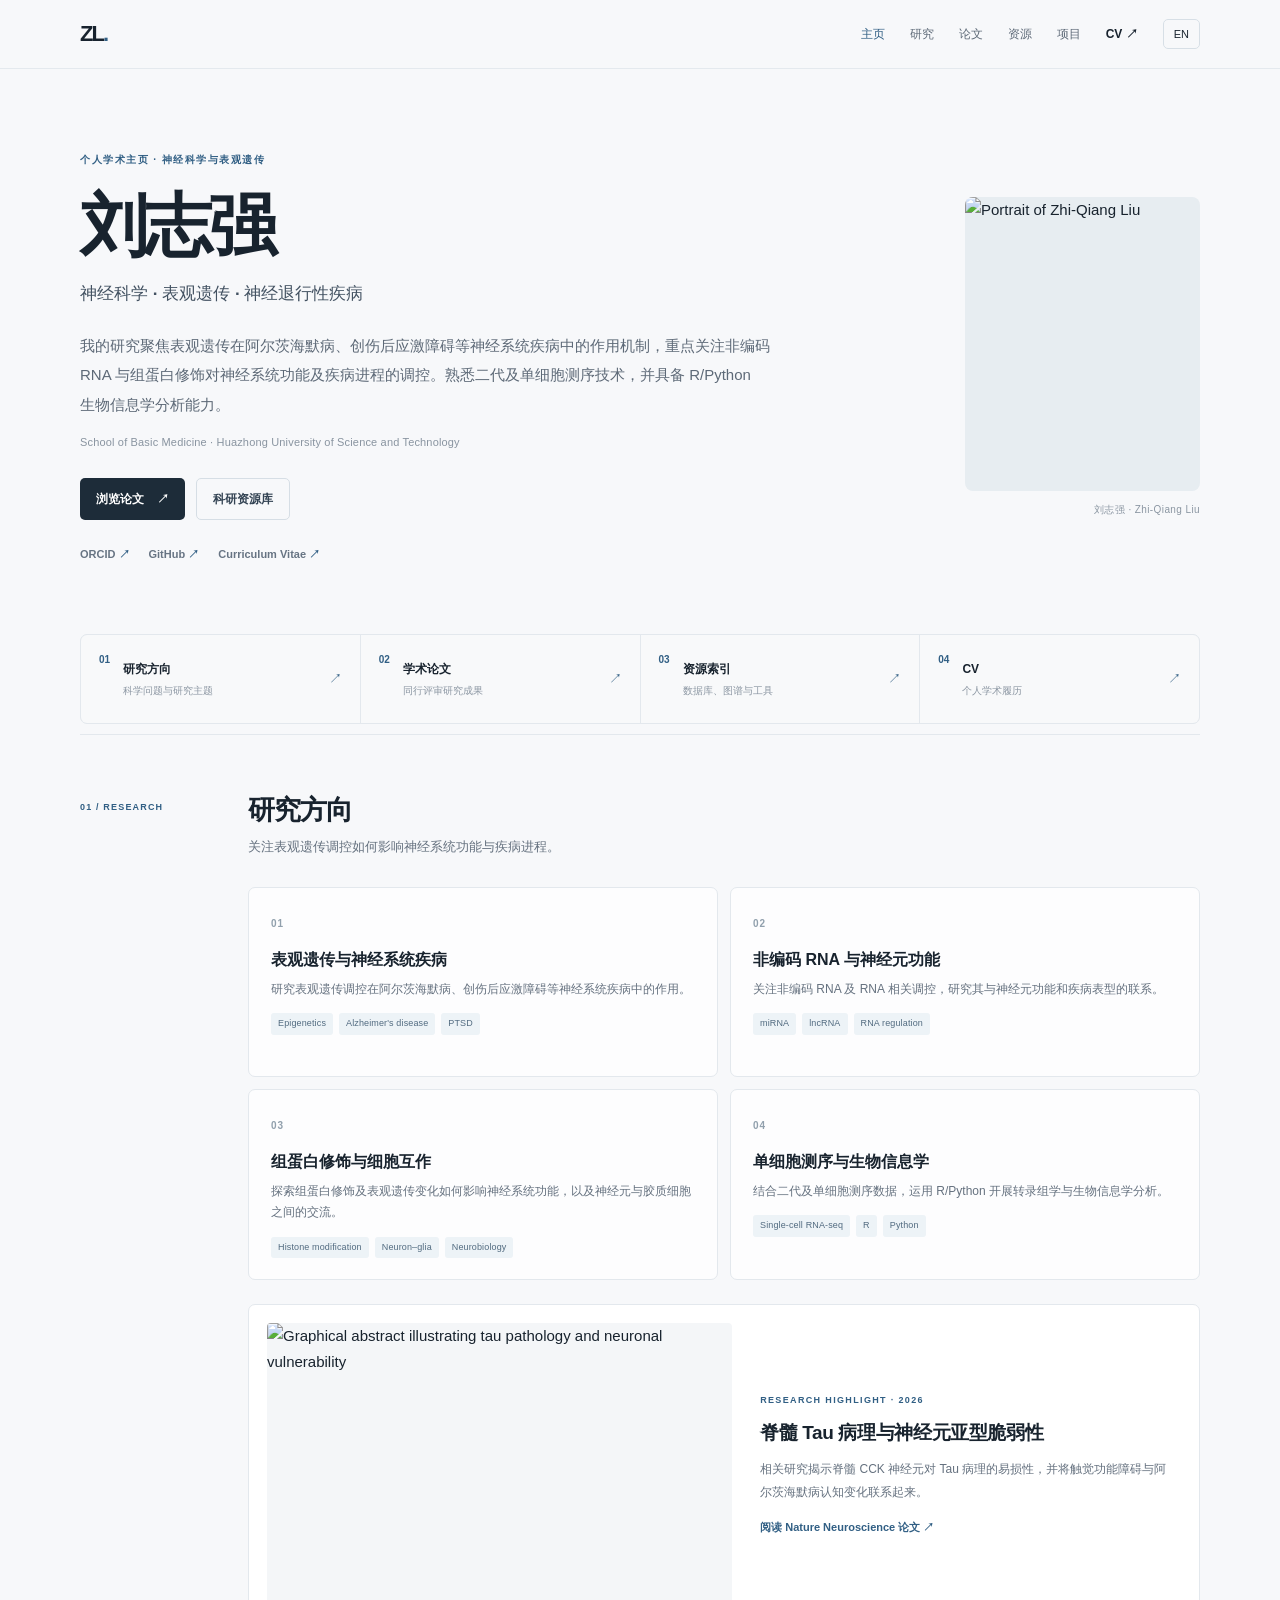
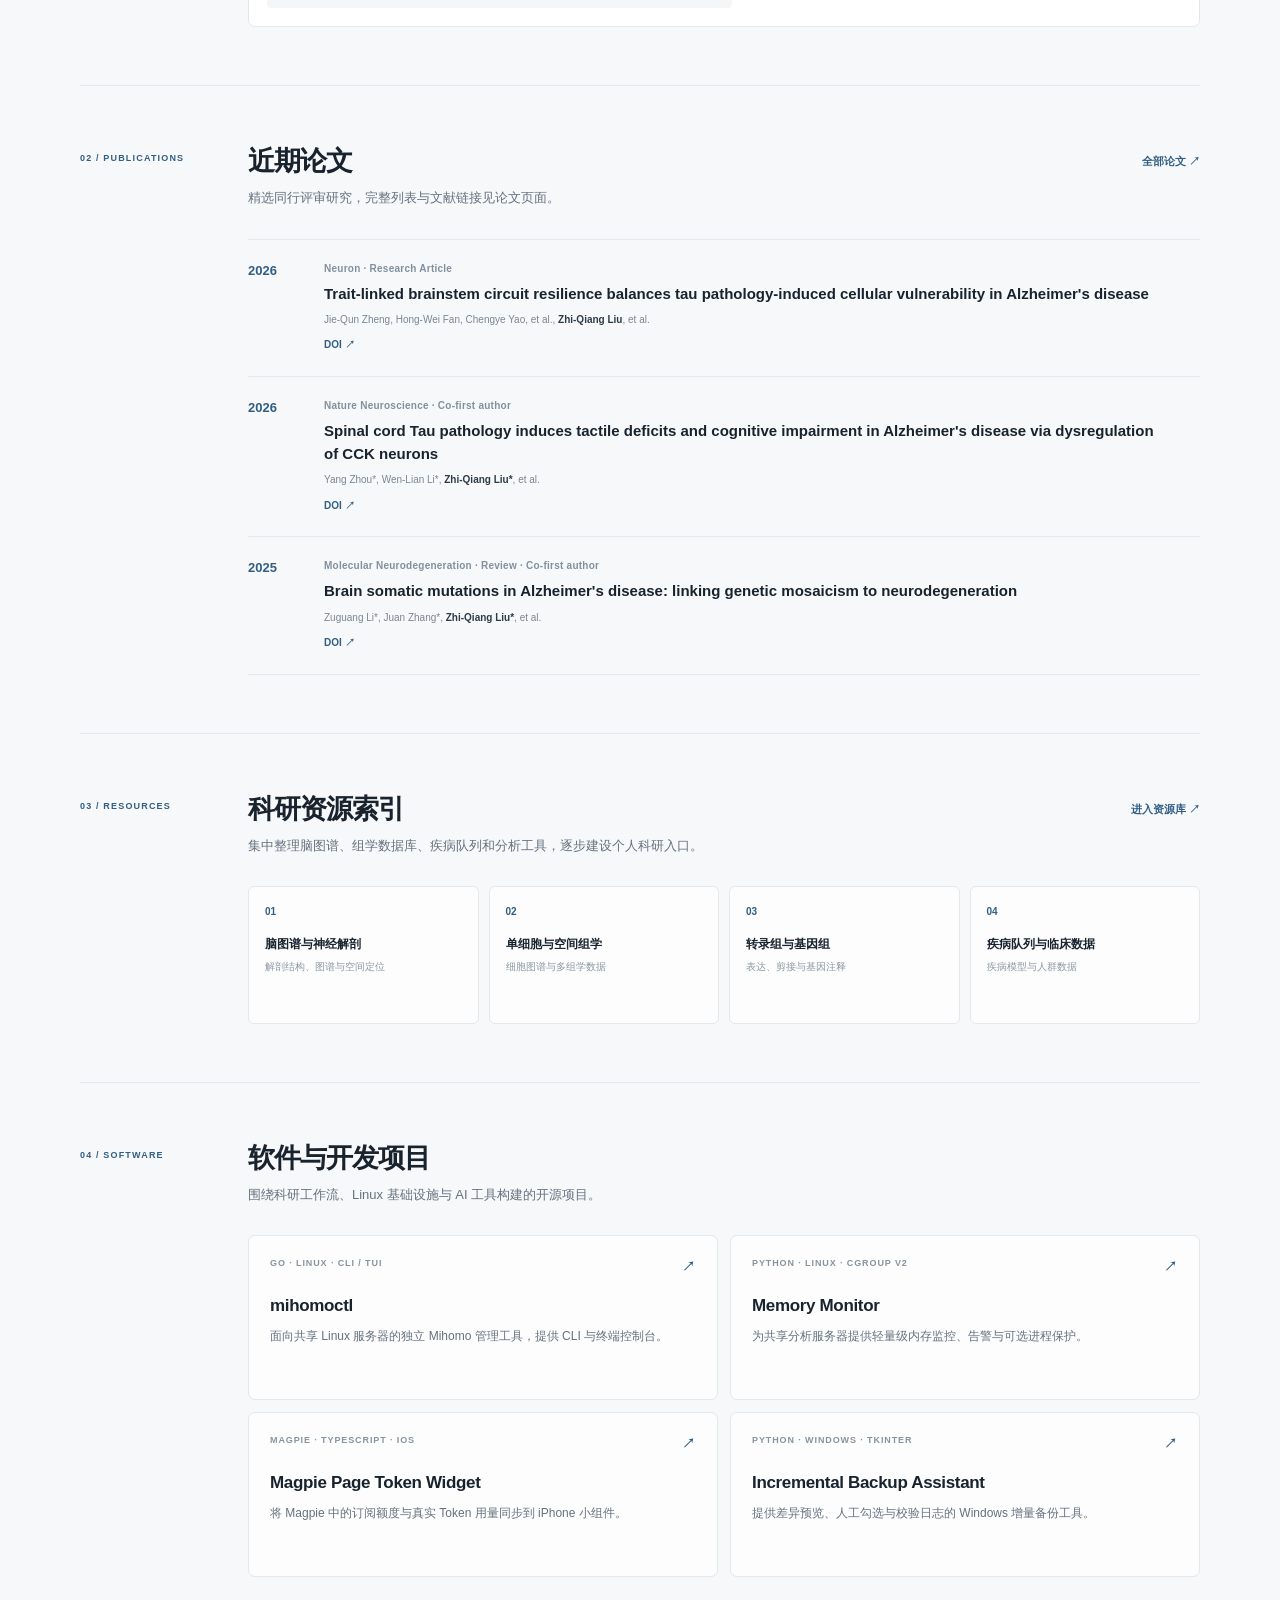
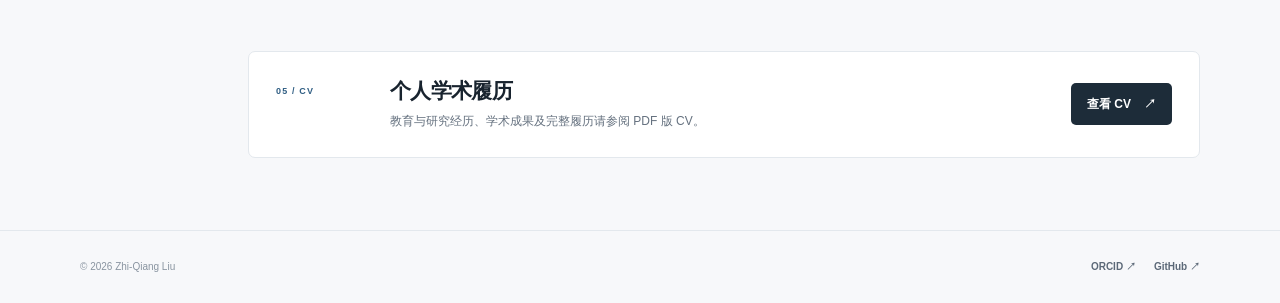
==== commit 0663da11: "Remove unpublished topics and align research profile with CV" ====
--- a/index.html
+++ b/index.html
@@ -4,7 +4,7 @@
   <meta charset="utf-8">
   <meta name="viewport" content="width=device-width, initial-scale=1">
   <meta name="theme-color" content="#f7f8fa">
-  <meta name="description" content="Zhi-Qiang Liu — neuroscience, neurodegeneration, computational biology, and research resources.">
+  <meta name="description" content="Zhi-Qiang Liu — neuroscience, epigenetics, neurodegeneration, and research resources.">
   <meta property="og:title" content="Zhi-Qiang Liu | Academic Website">
   <meta property="og:description" content="Research, publications, software projects, and curated neuroscience resources.">
   <title>刘志强 · Zhi-Qiang Liu</title>
@@ -30,14 +30,14 @@
     <section class="hero section-shell" id="about">
       <div class="hero-grid">
         <div class="hero-copy">
-          <p class="eyebrow"><span data-lang="zh">个人学术主页 · 神经科学与计算生物学</span><span data-lang="en">PERSONAL ACADEMIC PORTAL · NEUROSCIENCE & COMPUTATIONAL BIOLOGY</span></p>
+          <p class="eyebrow"><span data-lang="zh">个人学术主页 · 神经科学与表观遗传</span><span data-lang="en">PERSONAL ACADEMIC PORTAL · NEUROSCIENCE & EPIGENETICS</span></p>
           <h1><span data-lang="zh">刘志强</span><span data-lang="en">Zhi-Qiang Liu</span></h1>
-          <p class="hero-role"><span data-lang="zh">神经科学 · 神经退行性疾病 · 计算生物学</span><span data-lang="en">Neuroscience · Neurodegeneration · Computational Biology</span></p>
+          <p class="hero-role"><span data-lang="zh">神经科学 · 表观遗传 · 神经退行性疾病</span><span data-lang="en">Neuroscience · Epigenetics · Neurodegeneration</span></p>
           <p class="hero-intro">
-            <span data-lang="zh">我的研究关注神经退行性疾病中的细胞类型特异性脆弱性与神经环路韧性，结合转录组学、分子神经科学和计算分析，探索神经元损伤应答、DNA 修复及细胞状态变化。</span>
-            <span data-lang="en">My research explores cell-type-specific vulnerability and circuit-level resilience in neurodegenerative disease. I combine transcriptomics, molecular neuroscience, and computational analysis to study neuronal injury responses, DNA repair, and cellular-state transitions.</span>
+            <span data-lang="zh">我的研究聚焦表观遗传在阿尔茨海默病、创伤后应激障碍等神经系统疾病中的作用机制，重点关注非编码 RNA 与组蛋白修饰对神经系统功能及疾病进程的调控。熟悉二代及单细胞测序技术，并具备 R/Python 生物信息学分析能力。</span>
+            <span data-lang="en">My research focuses on epigenetic mechanisms in neurological disorders, including Alzheimer's disease and post-traumatic stress disorder. I am particularly interested in how non-coding RNAs and histone modifications regulate nervous-system function and disease progression, using next-generation and single-cell sequencing alongside R/Python-based bioinformatics.</span>
           </p>
-          <p class="hero-affiliation">Tongji Medical College · Huazhong University of Science and Technology</p>
+          <p class="hero-affiliation">School of Basic Medicine · Huazhong University of Science and Technology</p>
           <div class="hero-actions">
             <a class="button button-dark" href="publications.html"><span data-lang="zh">浏览论文</span><span data-lang="en">Explore publications</span><span aria-hidden="true">↗</span></a>
             <a class="button button-quiet" href="resources.html"><span data-lang="zh">科研资源库</span><span data-lang="en">Resource library</span></a>
@@ -68,33 +68,33 @@
           <span class="section-number">01 / RESEARCH</span>
           <div>
             <h2><span data-lang="zh">研究方向</span><span data-lang="en">Research interests</span></h2>
-            <p><span data-lang="zh">从细胞身份、分子机制与神经环路三个层面理解神经退行性疾病。</span><span data-lang="en">Understanding neurodegeneration through cell identity, molecular mechanisms, and neural circuits.</span></p>
+            <p><span data-lang="zh">关注表观遗传调控如何影响神经系统功能与疾病进程。</span><span data-lang="en">Exploring how epigenetic regulation shapes nervous-system function and disease progression.</span></p>
           </div>
         </div>
         <div class="research-grid">
           <article class="research-card">
             <span class="card-index">01</span>
-            <h3><span data-lang="zh">神经元脆弱性与认知韧性</span><span data-lang="en">Neuronal vulnerability & cognitive resilience</span></h3>
-            <p><span data-lang="zh">解析 Tau 病理下特定神经元亚型的易损性，以及代偿性神经环路如何维持认知功能。</span><span data-lang="en">Defining neuronal subtype vulnerability under tau pathology and the compensatory circuits that preserve cognitive function.</span></p>
-            <div class="tag-row"><span>Alzheimer's disease</span><span>Tau</span><span>Neural circuits</span></div>
+            <h3><span data-lang="zh">表观遗传与神经系统疾病</span><span data-lang="en">Epigenetics in neurological disorders</span></h3>
+            <p><span data-lang="zh">研究表观遗传调控在阿尔茨海默病、创伤后应激障碍等神经系统疾病中的作用。</span><span data-lang="en">Studying the roles of epigenetic regulation in neurological disorders, including Alzheimer's disease and post-traumatic stress disorder.</span></p>
+            <div class="tag-row"><span>Epigenetics</span><span>Alzheimer's disease</span><span>PTSD</span></div>
           </article>
           <article class="research-card">
             <span class="card-index">02</span>
-            <h3><span data-lang="zh">DNA 损伤应答与 NHEJ 修复</span><span data-lang="en">DNA damage response & NHEJ repair</span></h3>
-            <p><span data-lang="zh">研究成熟神经元的 DNA 损伤应答、非同源末端连接修复及 MEIS2 相关分子功能。</span><span data-lang="en">Investigating DNA-damage responses, non-homologous end joining, and MEIS2-associated molecular functions in post-mitotic neurons.</span></p>
-            <div class="tag-row"><span>MEIS2</span><span>DNA repair</span><span>NHEJ</span></div>
+            <h3><span data-lang="zh">非编码 RNA 与神经元功能</span><span data-lang="en">Non-coding RNA & neuronal function</span></h3>
+            <p><span data-lang="zh">关注非编码 RNA 及 RNA 相关调控，研究其与神经元功能和疾病表型的联系。</span><span data-lang="en">Investigating non-coding RNAs and RNA-associated regulation in relation to neuronal function and disease phenotypes.</span></p>
+            <div class="tag-row"><span>miRNA</span><span>lncRNA</span><span>RNA regulation</span></div>
           </article>
           <article class="research-card">
             <span class="card-index">03</span>
-            <h3><span data-lang="zh">转录组学与可变剪接</span><span data-lang="en">Transcriptomics & alternative splicing</span></h3>
-            <p><span data-lang="zh">结合单细胞及细胞类型分辨的转录组数据，研究基因表达、剪接调控和神经细胞状态。</span><span data-lang="en">Using single-cell and cell-type-resolved transcriptomic data to study gene expression, splicing regulation, and neuronal states.</span></p>
-            <div class="tag-row"><span>scRNA-seq</span><span>Splicing</span><span>Cell types</span></div>
+            <h3><span data-lang="zh">组蛋白修饰与细胞互作</span><span data-lang="en">Histone modifications & cell interactions</span></h3>
+            <p><span data-lang="zh">探索组蛋白修饰及表观遗传变化如何影响神经系统功能，以及神经元与胶质细胞之间的交流。</span><span data-lang="en">Exploring how histone modifications and epigenetic changes shape nervous-system function and neuron–glia communication.</span></p>
+            <div class="tag-row"><span>Histone modification</span><span>Neuron–glia</span><span>Neurobiology</span></div>
           </article>
           <article class="research-card">
             <span class="card-index">04</span>
-            <h3><span data-lang="zh">神经元—胶质细胞互作</span><span data-lang="en">Neuron–glia interactions</span></h3>
-            <p><span data-lang="zh">关注 Tau 病理、神经炎症及神经元与胶质细胞之间的双向调控。</span><span data-lang="en">Exploring tau-associated pathology, neuroinflammation, and bidirectional communication between neurons and glial cells.</span></p>
-            <div class="tag-row"><span>Neuroinflammation</span><span>Glia</span><span>AD</span></div>
+            <h3><span data-lang="zh">单细胞测序与生物信息学</span><span data-lang="en">Single-cell sequencing & bioinformatics</span></h3>
+            <p><span data-lang="zh">结合二代及单细胞测序数据，运用 R/Python 开展转录组学与生物信息学分析。</span><span data-lang="en">Applying R/Python bioinformatics to transcriptomic data from next-generation and single-cell sequencing.</span></p>
+            <div class="tag-row"><span>Single-cell RNA-seq</span><span>R</span><span>Python</span></div>
           </article>
         </div>
 
--- a/style.css
+++ b/style.css
@@ -1,13 +1,15 @@
 :root {
   color-scheme: light;
   --page: #f7f8fa;
-  --paper: #ffffff;
-  --ink: #17202b;
-  --muted: #687382;
-  --line: #e5e9ee;
-  --accent: #315f86;
-  --accent-soft: #edf3f8;
-  --max: 1080px;
+  --paper: #fff;
+  --ink: #18232e;
+  --muted: #65717f;
+  --soft: #8b96a2;
+  --line: #e3e8ed;
+  --accent: #315f84;
+  --accent-dark: #24445e;
+  --accent-soft: #edf3f7;
+  --max: 1120px;
 }
 * { box-sizing: border-box; }
 html { scroll-behavior: smooth; scroll-padding-top: 88px; }
@@ -16,21 +18,22 @@
   background: var(--page);
   color: var(--ink);
   font-family: Inter, -apple-system, BlinkMacSystemFont, "Segoe UI", "PingFang SC", "Microsoft YaHei", sans-serif;
-  font-size: 16px;
+  font-size: 15px;
   line-height: 1.7;
   -webkit-font-smoothing: antialiased;
 }
 a { color: inherit; text-decoration: none; }
-button { font: inherit; }
+button, input { font: inherit; }
 html[data-site-lang="zh"] [data-lang="en"],
 html[data-site-lang="en"] [data-lang="zh"] { display: none !important; }
+[hidden] { display: none !important; }
 .site-header {
   position: sticky;
   top: 0;
-  z-index: 20;
-  background: rgba(247, 248, 250, .94);
-  border-bottom: 1px solid rgba(229, 233, 238, .9);
-  backdrop-filter: blur(14px);
+  z-index: 30;
+  background: rgba(247, 248, 250, .93);
+  border-bottom: 1px solid rgba(227, 232, 237, .9);
+  backdrop-filter: blur(16px);
 }
 .nav-wrap, .footer-inner {
   width: min(var(--max), calc(100% - 48px));
@@ -40,131 +43,259 @@
   justify-content: space-between;
 }
 .nav-wrap { min-height: 68px; }
-.wordmark { font-size: 21px; font-weight: 750; letter-spacing: -.08em; }
+.wordmark { font-size: 22px; font-weight: 780; letter-spacing: -.09em; }
 .wordmark span { color: var(--accent); }
-.main-nav { display: flex; align-items: center; gap: 27px; color: #596575; font-size: 13px; }
-.main-nav a { transition: color .18s ease; }
-.main-nav a:hover, .footer-inner a:hover { color: var(--accent); }
-.main-nav .nav-cv { color: var(--ink); font-weight: 650; }
+.main-nav { display: flex; align-items: center; gap: 25px; color: #5e6a78; font-size: 12px; }
+.main-nav a { transition: color .18s ease; white-space: nowrap; }
+.main-nav a:hover, .main-nav a.active, .footer-inner a:hover { color: var(--accent); }
+.main-nav .nav-cv { color: var(--ink); font-weight: 700; }
 .language-toggle {
-  border: 1px solid var(--line);
+  border: 1px solid #d7dfe6;
   background: transparent;
   color: var(--ink);
-  border-radius: 6px;
+  border-radius: 5px;
   padding: 5px 10px;
   cursor: pointer;
-  font-size: 12px;
-}
-.language-toggle:hover { border-color: #aab7c4; background: #fff; }
+  font-size: 11px;
+}
+.language-toggle:hover { border-color: #aab9c7; background: #fff; }
 .section-shell, .content-shell { width: min(var(--max), calc(100% - 48px)); margin: 0 auto; }
-.hero { padding: 86px 0 82px; }
-.hero-grid { display: grid; grid-template-columns: minmax(0, 1fr) 260px; gap: 80px; align-items: center; }
-.eyebrow { margin: 0 0 23px; color: var(--accent); font-size: 11px; font-weight: 700; letter-spacing: .16em; }
-.hero h1 { margin: 0; font-size: clamp(42px, 6vw, 66px); line-height: 1.12; letter-spacing: -.055em; font-weight: 720; }
-.hero-role { margin: 15px 0 0; color: #465362; font-size: 18px; font-weight: 550; }
-.hero-intro { max-width: 690px; margin: 24px 0 0; color: #5d6876; font-size: 16px; line-height: 1.95; }
-.hero-actions { display: flex; flex-wrap: wrap; gap: 12px; margin-top: 30px; }
+.hero { padding: 82px 0 70px; }
+.hero-grid { display: grid; grid-template-columns: minmax(0, 1fr) 250px; gap: 88px; align-items: center; }
+.eyebrow { margin: 0 0 19px; color: var(--accent); font-size: 10px; font-weight: 760; letter-spacing: .15em; text-transform: uppercase; }
+.hero h1 { margin: 0; font-size: clamp(43px, 6vw, 68px); line-height: 1.12; letter-spacing: -.055em; font-weight: 730; }
+.hero-role { margin: 17px 0 0; color: #425161; font-size: 17px; font-weight: 570; }
+.hero-intro { max-width: 690px; margin: 22px 0 0; color: #5d6977; font-size: 15px; line-height: 1.95; }
+.hero-affiliation { margin: 14px 0 0; color: #8994a0; font-size: 11px; letter-spacing: .015em; }
+.hero-actions { display: flex; flex-wrap: wrap; gap: 11px; margin-top: 27px; }
 .button {
   display: inline-flex;
   align-items: center;
   gap: 13px;
-  min-height: 43px;
-  padding: 0 17px;
-  border-radius: 6px;
-  font-size: 13px;
-  font-weight: 620;
+  min-height: 42px;
+  padding: 0 16px;
+  border-radius: 5px;
+  font-size: 12px;
+  font-weight: 650;
   transition: transform .18s ease, background .18s ease, border-color .18s ease;
 }
 .button:hover { transform: translateY(-1px); }
-.button-dark { background: #1c2a38; color: #fff; }
-.button-dark:hover { background: #2c4963; }
-.button-quiet { border: 1px solid #d8dee5; color: #344252; background: transparent; }
-.button-quiet:hover { background: #fff; border-color: #b9c5d0; }
-.hero-meta { margin: 25px 0 0; color: #8993a0; font-size: 11px; letter-spacing: .12em; text-transform: uppercase; }
-.portrait { margin: 0; justify-self: end; width: 240px; }
-.portrait img { display: block; width: 100%; aspect-ratio: 4 / 5; object-fit: cover; object-position: center; border-radius: 9px; background: #e8edf1; }
-.content-shell { padding-bottom: 70px; }
-.content-section { padding: 60px 0; border-top: 1px solid var(--line); }
-.section-heading { display: grid; grid-template-columns: 46px minmax(0, 1fr); gap: 16px; margin-bottom: 30px; }
-.section-number { color: var(--accent); font-size: 11px; font-weight: 750; letter-spacing: .12em; padding-top: 8px; }
-.section-heading h2, .cv-strip h2 { margin: 0; font-size: 27px; line-height: 1.3; letter-spacing: -.035em; font-weight: 680; }
-.section-heading p { margin: 8px 0 0; color: var(--muted); font-size: 14px; }
-.research-list { margin-left: 62px; border-top: 1px solid var(--line); }
-.research-item { display: grid; grid-template-columns: 52px minmax(0, 1fr); gap: 12px; padding: 19px 0; border-bottom: 1px solid var(--line); }
-.item-number { color: #9aa4af; font-size: 11px; padding-top: 5px; }
-.research-item h3 { margin: 0; font-size: 16px; font-weight: 650; }
-.research-item p { margin: 5px 0 0; color: var(--muted); font-size: 13px; }
-.publication-list { margin-left: 62px; }
-.publication { display: grid; grid-template-columns: 64px minmax(0, 1fr); gap: 20px; padding: 23px 0; border-top: 1px solid var(--line); }
-.publication:last-child { border-bottom: 1px solid var(--line); }
-.publication-year { color: var(--accent); font-size: 13px; font-weight: 700; padding-top: 3px; }
-.publication-body h3 { max-width: 820px; margin: 0; font-size: 16px; line-height: 1.55; font-weight: 650; }
-.authors { margin: 8px 0 0; color: #687382; font-size: 12px; }
-.authors strong { color: #263747; }
-.journal { margin: 3px 0 0; color: #687382; font-size: 12px; }
-.text-links { display: flex; gap: 18px; margin-top: 11px; font-size: 12px; color: var(--accent); font-weight: 650; }
-.text-links a:hover { text-decoration: underline; text-underline-offset: 3px; }
-.publication-note { margin: 13px 0 0 146px; color: #8993a0; font-size: 11px; }
-.project-grid { display: grid; grid-template-columns: repeat(2, minmax(0, 1fr)); gap: 13px; margin-left: 62px; }
-.project-card { display: block; min-height: 176px; padding: 20px 21px; border: 1px solid var(--line); border-radius: 8px; background: rgba(255,255,255,.72); transition: border-color .18s ease, transform .18s ease, background .18s ease; }
+.button-dark { background: #1d2c39; color: #fff; }
+.button-dark:hover { background: #2b4c67; }
+.button-quiet { border: 1px solid #d6dee5; color: #344454; background: transparent; }
+.button-quiet:hover { background: #fff; border-color: #b9c6d1; }
+.profile-links { display: flex; flex-wrap: wrap; gap: 19px; margin-top: 25px; }
+.profile-links a { color: #677483; font-size: 11px; font-weight: 650; }
+.profile-links a span { color: var(--accent); }
+.profile-links a:hover { color: var(--accent); }
+.hero-portrait { margin: 0; justify-self: end; width: 235px; }
+.hero-portrait img { display: block; width: 100%; aspect-ratio: 4 / 5; object-fit: cover; object-position: center; border-radius: 8px; background: #e7edf1; }
+.hero-portrait figcaption { margin-top: 10px; color: #8b96a2; font-size: 10px; text-align: right; letter-spacing: .04em; }
+.portal-shortcuts { display: grid; grid-template-columns: repeat(4, minmax(0, 1fr)); gap: 1px; margin-bottom: 10px; border: 1px solid var(--line); border-radius: 7px; overflow: hidden; background: var(--line); }
+.portal-shortcuts > a { display: flex; align-items: center; gap: 13px; min-height: 88px; padding: 16px 18px; background: rgba(255,255,255,.75); transition: background .18s ease; }
+.portal-shortcuts > a:hover { background: #fff; }
+.shortcut-index { align-self: flex-start; color: var(--accent); font-size: 10px; font-weight: 750; }
+.portal-shortcuts strong { display: block; font-size: 12px; font-weight: 700; }
+.portal-shortcuts small { display: block; margin-top: 3px; color: var(--soft); font-size: 10px; }
+.shortcut-arrow { margin-left: auto; color: var(--accent); font-size: 13px; }
+.content-shell { padding-bottom: 72px; }
+.content-section { padding: 58px 0; border-top: 1px solid var(--line); }
+.section-heading { display: grid; grid-template-columns: 148px minmax(0, 1fr) auto; gap: 20px; align-items: start; margin-bottom: 29px; }
+.section-number { color: var(--accent); font-size: 9px; font-weight: 780; letter-spacing: .13em; padding-top: 7px; }
+.section-heading h2 { margin: 0; font-size: 27px; line-height: 1.3; letter-spacing: -.035em; font-weight: 690; }
+.section-heading p { margin: 8px 0 0; color: var(--muted); font-size: 13px; }
+.section-more { margin-top: 8px; color: var(--accent); font-size: 11px; font-weight: 700; white-space: nowrap; }
+.section-more:hover, .text-link:hover { text-decoration: underline; text-underline-offset: 4px; }
+.research-grid { display: grid; grid-template-columns: repeat(2, minmax(0, 1fr)); gap: 12px; margin-left: 168px; }
+.research-card { min-height: 190px; padding: 21px 22px; border: 1px solid var(--line); border-radius: 7px; background: rgba(255,255,255,.75); }
+.card-index { color: #91a0ad; font-size: 10px; font-weight: 700; letter-spacing: .1em; }
+.research-card h3 { margin: 13px 0 7px; font-size: 16px; line-height: 1.5; font-weight: 680; }
+.research-card p { margin: 0; color: var(--muted); font-size: 12px; line-height: 1.8; }
+.tag-row { display: flex; flex-wrap: wrap; gap: 6px; margin-top: 13px; }
+.tag-row span { padding: 3px 7px; border-radius: 3px; background: var(--accent-soft); color: #526b80; font-size: 9px; letter-spacing: .015em; }
+.research-highlight { display: grid; grid-template-columns: minmax(0, 1.05fr) minmax(0, .95fr); gap: 28px; align-items: center; margin: 24px 0 0 168px; padding: 18px; border: 1px solid var(--line); border-radius: 7px; background: #fff; }
+.highlight-image img { display: block; width: 100%; max-height: 285px; aspect-ratio: 16 / 10; object-fit: contain; background: #f4f6f8; border-radius: 4px; }
+.highlight-copy { padding: 8px 10px 8px 0; }
+.highlight-copy .eyebrow { margin-bottom: 10px; font-size: 9px; }
+.highlight-copy h3 { margin: 0; font-size: 19px; line-height: 1.45; letter-spacing: -.02em; }
+.highlight-copy p:not(.eyebrow) { margin: 12px 0 0; color: var(--muted); font-size: 12px; line-height: 1.9; }
+.text-link { display: inline-block; margin-top: 14px; color: var(--accent); font-size: 11px; font-weight: 700; }
+.recent-publications { margin-left: 168px; border-top: 1px solid var(--line); }
+.recent-paper { display: grid; grid-template-columns: 58px minmax(0, 1fr); gap: 18px; padding: 20px 0; border-bottom: 1px solid var(--line); }
+.paper-year { color: var(--accent); font-size: 13px; font-weight: 750; }
+.paper-journal { margin: 0 0 5px; color: #81909e; font-size: 10px; font-weight: 650; letter-spacing: .025em; }
+.recent-paper h3 { max-width: 830px; margin: 0; font-size: 15px; line-height: 1.55; font-weight: 670; }
+.paper-authors { margin: 7px 0 0; color: #7a8692; font-size: 10px; line-height: 1.65; }
+.paper-authors strong { color: #2d3b49; }
+.recent-paper a { display: inline-block; margin-top: 8px; color: var(--accent); font-size: 10px; font-weight: 700; }
+.resource-preview-grid { display: grid; grid-template-columns: repeat(4, minmax(0, 1fr)); gap: 10px; margin-left: 168px; }
+.resource-preview-grid a { min-height: 138px; display: flex; flex-direction: column; padding: 16px; border: 1px solid var(--line); border-radius: 6px; background: rgba(255,255,255,.75); transition: background .18s ease, border-color .18s ease, transform .18s ease; }
+.resource-preview-grid a:hover { background: #fff; border-color: #bdcbd6; transform: translateY(-2px); }
+.resource-symbol { color: var(--accent); font-size: 10px; font-weight: 760; }
+.resource-preview-grid strong { margin-top: 14px; font-size: 12px; font-weight: 680; }
+.resource-preview-grid small { margin-top: 5px; color: var(--soft); font-size: 10px; line-height: 1.6; }
+.project-grid { display: grid; grid-template-columns: repeat(2, minmax(0, 1fr)); gap: 12px; margin-left: 168px; }
+.project-card { display: block; min-height: 165px; padding: 20px 21px; border: 1px solid var(--line); border-radius: 7px; background: rgba(255,255,255,.75); transition: border-color .18s ease, transform .18s ease, background .18s ease; }
 .project-card:hover { border-color: #bdcbd7; background: #fff; transform: translateY(-2px); }
-.project-top { display: flex; justify-content: space-between; color: #8b96a2; font-size: 9px; letter-spacing: .12em; font-weight: 700; }
-.project-top span:last-child { color: var(--accent); font-size: 14px; }
-.project-card h3 { margin: 15px 0 5px; font-size: 18px; font-weight: 680; letter-spacing: -.02em; }
-.project-card p { min-height: 44px; margin: 0; color: var(--muted); font-size: 13px; }
-.project-stack { display: inline-block; margin-top: 12px; color: #7b8794; font-size: 10px; letter-spacing: .03em; }
-.cv-strip { display: flex; align-items: center; justify-content: space-between; gap: 30px; margin: 16px 0 0 62px; padding: 27px 29px; border: 1px solid var(--line); border-radius: 8px; background: #fff; }
-.cv-strip > div { display: grid; grid-template-columns: 38px minmax(0, 1fr); column-gap: 10px; }
+.project-top { display: flex; justify-content: space-between; color: #8794a0; font-size: 9px; letter-spacing: .1em; font-weight: 700; }
+.project-top span:last-child { color: var(--accent); font-size: 13px; }
+.project-card h3 { margin: 14px 0 5px; font-size: 17px; font-weight: 690; letter-spacing: -.02em; }
+.project-card p { margin: 0; color: var(--muted); font-size: 12px; line-height: 1.8; }
+.cv-strip { display: flex; align-items: center; justify-content: space-between; gap: 30px; margin: 16px 0 0 168px; padding: 25px 27px; border: 1px solid var(--line); border-radius: 7px; background: #fff; }
+.cv-strip > div { display: grid; grid-template-columns: 100px minmax(0, 1fr); column-gap: 14px; }
 .cv-strip .section-number { grid-row: span 2; }
-.cv-strip h2 { font-size: 22px; }
-.cv-strip p { grid-column: 2; margin: 6px 0 0; color: var(--muted); font-size: 13px; }
+.cv-strip h2 { margin: 0; font-size: 21px; line-height: 1.35; letter-spacing: -.03em; }
+.cv-strip p { grid-column: 2; margin: 6px 0 0; color: var(--muted); font-size: 12px; }
 .cv-strip .button { flex: 0 0 auto; }
 .site-footer { border-top: 1px solid var(--line); }
-.footer-inner { min-height: 72px; color: #8993a0; font-size: 11px; }
-.footer-inner a { color: #536171; font-weight: 650; }
+.footer-inner { min-height: 72px; color: #8994a0; font-size: 10px; }
+.footer-inner div { display: flex; gap: 18px; }
+.footer-inner a { color: #5c6978; font-weight: 650; }
+.page-main { min-height: calc(100vh - 142px); }
+.page-hero { padding: 63px 0 42px; }
+.page-hero .eyebrow { margin-bottom: 13px; }
+.page-hero h1 { margin: 0; font-size: clamp(35px, 5vw, 48px); line-height: 1.2; letter-spacing: -.05em; font-weight: 720; }
+.page-hero > p:not(.eyebrow) { max-width: 760px; margin: 15px 0 0; color: var(--muted); font-size: 14px; line-height: 1.9; }
+.page-meta { display: flex; flex-wrap: wrap; gap: 18px; margin-top: 21px; color: #7c8996; font-size: 10px; }
+.page-meta span + span { padding-left: 18px; border-left: 1px solid #d5dde4; }
+.page-meta a { color: var(--accent); font-weight: 700; }
+.publication-page-content, .resource-page-content { padding-bottom: 75px; }
+.publication-controls { display: grid; grid-template-columns: minmax(250px, 1fr) auto auto; align-items: center; gap: 18px; margin: 0 0 23px; padding: 13px 0; border-bottom: 1px solid var(--line); }
+.search-box { display: flex; align-items: center; gap: 9px; min-height: 40px; padding: 0 12px; border: 1px solid #dce3e9; border-radius: 5px; background: #fff; }
+.search-icon { color: #82909d; font-size: 19px; line-height: 1; }
+.search-box input { width: 100%; min-width: 0; border: 0; outline: 0; background: transparent; color: var(--ink); font-size: 11px; }
+.search-box input::placeholder { color: #9aa4ae; }
+.filter-buttons { display: flex; align-items: center; gap: 5px; }
+.filter-button { padding: 7px 11px; border: 1px solid transparent; border-radius: 4px; background: transparent; color: #6d7986; font-size: 10px; cursor: pointer; }
+.filter-button:hover { background: #fff; }
+.filter-button.active { border-color: #d8e1e8; background: #fff; color: var(--accent); font-weight: 700; }
+.result-count { margin: 0; color: #84909b; font-size: 10px; white-space: nowrap; }
+.publication-archive { border-top: 1px solid var(--line); }
+.pub-card { display: grid; grid-template-columns: 105px minmax(0, 1fr); gap: 23px; padding: 25px 0; border-bottom: 1px solid var(--line); }
+.pub-side { display: flex; flex-direction: column; align-items: flex-start; gap: 8px; }
+.pub-year { color: var(--accent); font-size: 15px; font-weight: 760; }
+.pub-kind { padding: 3px 7px; border-radius: 3px; background: var(--accent-soft); color: #597187; font-size: 9px; }
+.pub-main h2 { max-width: 850px; margin: 0; font-size: 17px; line-height: 1.55; font-weight: 690; letter-spacing: -.012em; }
+.pub-authors { margin: 9px 0 0; color: #6e7a87; font-size: 11px; line-height: 1.75; }
+.pub-authors strong { color: #283846; }
+.pub-journal { margin: 7px 0 0; color: #687583; font-size: 11px; }
+.pub-summary { max-width: 820px; margin: 10px 0 0; color: #697583; font-size: 11px; line-height: 1.8; }
+.pub-links { display: flex; flex-wrap: wrap; gap: 16px; margin-top: 11px; }
+.pub-links a { color: var(--accent); font-size: 10px; font-weight: 700; }
+.pub-links a:hover { text-decoration: underline; text-underline-offset: 3px; }
+.pub-footnote { margin: 8px 0 0; color: #8a96a1; font-size: 10px; }
+.archive-note { margin: 20px 0 0 128px; color: #88939e; font-size: 10px; line-height: 1.8; }
+.resource-intro { display: flex; align-items: end; justify-content: space-between; gap: 28px; margin: 0 0 25px; padding-bottom: 15px; border-bottom: 1px solid var(--line); }
+.resource-intro h2 { margin: 0; font-size: 20px; font-weight: 680; }
+.resource-intro p { margin: 6px 0 0; color: var(--muted); font-size: 11px; }
+.resource-search { width: min(360px, 42%); flex: 0 0 auto; }
+.resource-directory { display: flex; flex-direction: column; gap: 34px; }
+.resource-category { scroll-margin-top: 90px; }
+.resource-category-heading { display: flex; justify-content: space-between; align-items: flex-start; gap: 18px; margin-bottom: 14px; }
+.resource-category-heading > div { display: grid; grid-template-columns: 42px minmax(0, 1fr); column-gap: 9px; }
+.resource-category-heading .section-number { grid-row: span 2; }
+.resource-category-heading h2 { margin: 0; font-size: 17px; font-weight: 690; }
+.resource-category-heading p { grid-column: 2; margin: 4px 0 0; color: var(--muted); font-size: 11px; }
+.category-count { color: #8b96a1; font-size: 10px; white-space: nowrap; }
+.resource-items { display: grid; grid-template-columns: repeat(2, minmax(0, 1fr)); gap: 10px; margin-left: 51px; }
+.resource-empty { grid-column: 1 / -1; display: flex; align-items: center; gap: 14px; min-height: 82px; padding: 16px 19px; border: 1px dashed #d7dfe6; border-radius: 6px; background: rgba(255,255,255,.55); }
+.empty-mark, .resource-maintenance-icon { display: grid; place-items: center; width: 30px; height: 30px; flex: 0 0 auto; border: 1px solid #dce4ea; border-radius: 50%; color: var(--accent); font-size: 15px; }
+.resource-empty strong { font-size: 11px; font-weight: 700; }
+.resource-empty p { margin: 3px 0 0; color: #87929d; font-size: 10px; }
+.resource-card { padding: 17px 18px; border: 1px solid var(--line); border-radius: 6px; background: #fff; }
+.resource-card-top { display: flex; justify-content: space-between; color: #87939f; font-size: 9px; letter-spacing: .05em; }
+.resource-card h3 { margin: 10px 0 5px; font-size: 14px; font-weight: 680; }
+.resource-card p { margin: 0; color: var(--muted); font-size: 11px; line-height: 1.75; }
+.resource-card .text-link { margin-top: 10px; }
+.resource-no-results { margin-left: 51px; }
+.resource-loading { display: flex; align-items: center; gap: 10px; color: #87939f; font-size: 11px; }
+.loading-dot { width: 7px; height: 7px; border-radius: 50%; background: var(--accent); }
+.resource-maintenance { display: flex; gap: 14px; margin: 38px 0 0 51px; padding: 19px; border: 1px solid var(--line); border-radius: 6px; background: #fff; }
+.resource-maintenance h2 { margin: 0; font-size: 13px; font-weight: 690; }
+.resource-maintenance p { margin: 5px 0 0; color: var(--muted); font-size: 10px; line-height: 1.8; }
+.resource-maintenance code { padding: 2px 4px; border-radius: 3px; background: #f1f4f6; color: #40576b; font-size: 10px; }
 .cv-page { min-height: 100vh; }
-.cv-header { width: min(var(--max), calc(100% - 48px)); margin: 0 auto; padding: 34px 0 22px; display: flex; justify-content: space-between; align-items: center; border-bottom: 1px solid var(--line); }
-.cv-header a { color: var(--accent); font-size: 13px; font-weight: 650; }
-.cv-heading { width: min(var(--max), calc(100% - 48px)); margin: 36px auto 20px; display: flex; justify-content: space-between; align-items: end; gap: 20px; }
-.cv-heading h1 { margin: 0; font-size: 30px; letter-spacing: -.04em; }
-.cv-heading p { margin: 6px 0 0; color: var(--muted); font-size: 13px; }
-.pdf-frame { display: block; width: min(var(--max), calc(100% - 48px)); height: min(78vh, 1050px); min-height: 560px; margin: 0 auto 48px; border: 1px solid var(--line); border-radius: 7px; background: #fff; }
-@media (max-width: 760px) {
+.cv-header { width: min(var(--max), calc(100% - 48px)); margin: 0 auto; padding: 22px 0; display: flex; justify-content: space-between; align-items: center; border-bottom: 1px solid var(--line); }
+.cv-header a { color: var(--accent); font-size: 12px; font-weight: 700; }
+.cv-heading { width: min(var(--max), calc(100% - 48px)); margin: 32px auto 18px; display: flex; justify-content: space-between; align-items: end; gap: 20px; }
+.cv-heading h1 { margin: 0; font-size: 29px; letter-spacing: -.04em; }
+.cv-heading p { margin: 5px 0 0; color: var(--muted); font-size: 12px; }
+.pdf-frame { display: block; width: min(var(--max), calc(100% - 48px)); height: min(78vh, 1050px); min-height: 560px; margin: 0 auto 48px; border: 1px solid var(--line); border-radius: 6px; background: #fff; }
+@media (max-width: 900px) {
+  .hero-grid { gap: 48px; }
+  .main-nav { gap: 15px; }
+  .portal-shortcuts { grid-template-columns: repeat(2, minmax(0, 1fr)); }
+  .section-heading { grid-template-columns: 110px minmax(0, 1fr) auto; }
+  .research-grid, .research-highlight, .recent-publications, .resource-preview-grid, .project-grid, .cv-strip { margin-left: 130px; }
+  .resource-preview-grid { grid-template-columns: repeat(2, minmax(0, 1fr)); }
+}
+@media (max-width: 680px) {
   .nav-wrap, .footer-inner, .section-shell, .content-shell, .cv-header, .cv-heading { width: min(100% - 32px, var(--max)); }
-  .nav-wrap { min-height: 62px; }
-  .main-nav { gap: 13px; font-size: 11px; }
-  .main-nav a:nth-child(2), .main-nav a:nth-child(3), .main-nav a:nth-child(4) { display: none; }
-  .hero { padding: 58px 0 55px; }
-  .hero-grid { grid-template-columns: minmax(0, 1fr) 112px; gap: 22px; }
-  .portrait { width: 112px; }
-  .eyebrow { font-size: 9px; letter-spacing: .1em; }
-  .hero h1 { font-size: clamp(34px, 9vw, 48px); }
-  .hero-role { font-size: 15px; }
-  .hero-intro { font-size: 14px; line-height: 1.85; }
-  .hero-actions { gap: 8px; }
-  .button { min-height: 40px; padding: 0 12px; font-size: 11px; }
-  .hero-meta { font-size: 9px; }
-  .content-section { padding: 42px 0; }
-  .section-heading { grid-template-columns: 30px minmax(0, 1fr); gap: 10px; }
+  .nav-wrap { min-height: 60px; }
+  .main-nav { gap: 12px; font-size: 10px; }
+  .main-nav a:nth-child(2), .main-nav a:nth-child(5) { display: none; }
+  .hero { padding: 48px 0 43px; }
+  .hero-grid { grid-template-columns: minmax(0, 1fr) 105px; gap: 18px; }
+  .hero-portrait { width: 105px; }
+  .hero h1 { font-size: clamp(35px, 9vw, 49px); }
+  .hero-role { font-size: 14px; }
+  .hero-intro { font-size: 13px; line-height: 1.85; }
+  .hero-affiliation { font-size: 9px; }
+  .hero-actions { gap: 7px; }
+  .button { min-height: 39px; padding: 0 11px; font-size: 10px; }
+  .profile-links { gap: 13px; margin-top: 17px; }
+  .profile-links a { font-size: 10px; }
+  .portal-shortcuts > a { min-height: 76px; padding: 12px; gap: 8px; }
+  .content-section { padding: 40px 0; }
+  .section-heading { grid-template-columns: 1fr auto; gap: 7px; }
+  .section-heading .section-number { grid-column: 1 / -1; }
   .section-heading h2 { font-size: 23px; }
-  .research-list, .publication-list, .project-grid, .cv-strip { margin-left: 40px; }
-  .research-item { grid-template-columns: 30px minmax(0, 1fr); }
-  .publication { grid-template-columns: 45px minmax(0, 1fr); gap: 10px; }
-  .publication-body h3 { font-size: 14px; }
-  .publication-note { margin-left: 95px; }
+  .section-heading p { font-size: 11px; }
+  .research-grid, .research-highlight, .recent-publications, .resource-preview-grid, .project-grid, .cv-strip { margin-left: 0; }
+  .research-grid { grid-template-columns: 1fr; }
+  .research-card { min-height: 0; }
+  .research-highlight { grid-template-columns: 1fr; gap: 15px; padding: 13px; }
+  .highlight-copy { padding: 0 3px 5px; }
+  .highlight-copy h3 { font-size: 17px; }
+  .recent-paper { grid-template-columns: 43px minmax(0, 1fr); gap: 10px; }
+  .recent-paper h3 { font-size: 13px; }
+  .paper-authors { font-size: 9px; }
+  .resource-preview-grid { grid-template-columns: 1fr 1fr; }
+  .resource-preview-grid a { min-height: 122px; padding: 12px; }
   .project-grid { grid-template-columns: 1fr; }
   .project-card { min-height: 0; }
-  .project-card p { min-height: 0; }
-  .cv-strip { align-items: flex-start; flex-direction: column; padding: 20px; }
-  .cv-strip > div { grid-template-columns: 28px minmax(0, 1fr); }
-  .cv-strip .button { margin-left: 38px; }
+  .cv-strip { align-items: flex-start; flex-direction: column; padding: 18px; }
+  .cv-strip > div { grid-template-columns: 1fr; }
+  .cv-strip h2, .cv-strip p { grid-column: 1; }
+  .cv-strip .button { margin-left: 0; }
+  .page-hero { padding: 43px 0 30px; }
+  .page-hero h1 { font-size: 36px; }
+  .page-hero > p:not(.eyebrow) { font-size: 12px; }
+  .publication-controls { grid-template-columns: 1fr; gap: 9px; }
+  .filter-buttons { flex-wrap: wrap; }
+  .result-count { justify-self: end; }
+  .pub-card { grid-template-columns: 54px minmax(0, 1fr); gap: 12px; padding: 20px 0; }
+  .pub-main h2 { font-size: 14px; }
+  .pub-authors, .pub-journal, .pub-summary { font-size: 10px; }
+  .archive-note { margin-left: 0; }
+  .resource-intro { align-items: stretch; flex-direction: column; gap: 13px; }
+  .resource-search { width: 100%; }
+  .resource-items { grid-template-columns: 1fr; margin-left: 0; }
+  .resource-category-heading > div { grid-template-columns: 30px minmax(0, 1fr); }
+  .resource-maintenance, .resource-no-results { margin-left: 0; }
 }
 @media (max-width: 430px) {
   .hero-grid { grid-template-columns: 1fr; }
-  .portrait { grid-row: 1; justify-self: start; width: 104px; }
+  .hero-portrait { grid-row: 1; justify-self: start; width: 95px; }
   .hero-copy { grid-row: 2; }
-  .main-nav { gap: 10px; }
+  .main-nav { gap: 9px; }
   .main-nav a:first-child { display: none; }
+  .main-nav a:nth-child(4) { display: inline; }
+  .main-nav .nav-cv { display: inline; }
+  .portal-shortcuts { grid-template-columns: 1fr 1fr; }
+  .portal-shortcuts small { font-size: 9px; }
+  .page-meta { gap: 9px; }
+  .page-meta span + span { padding-left: 9px; }
 }
 @media (prefers-reduced-motion: reduce) {
   html { scroll-behavior: auto; }
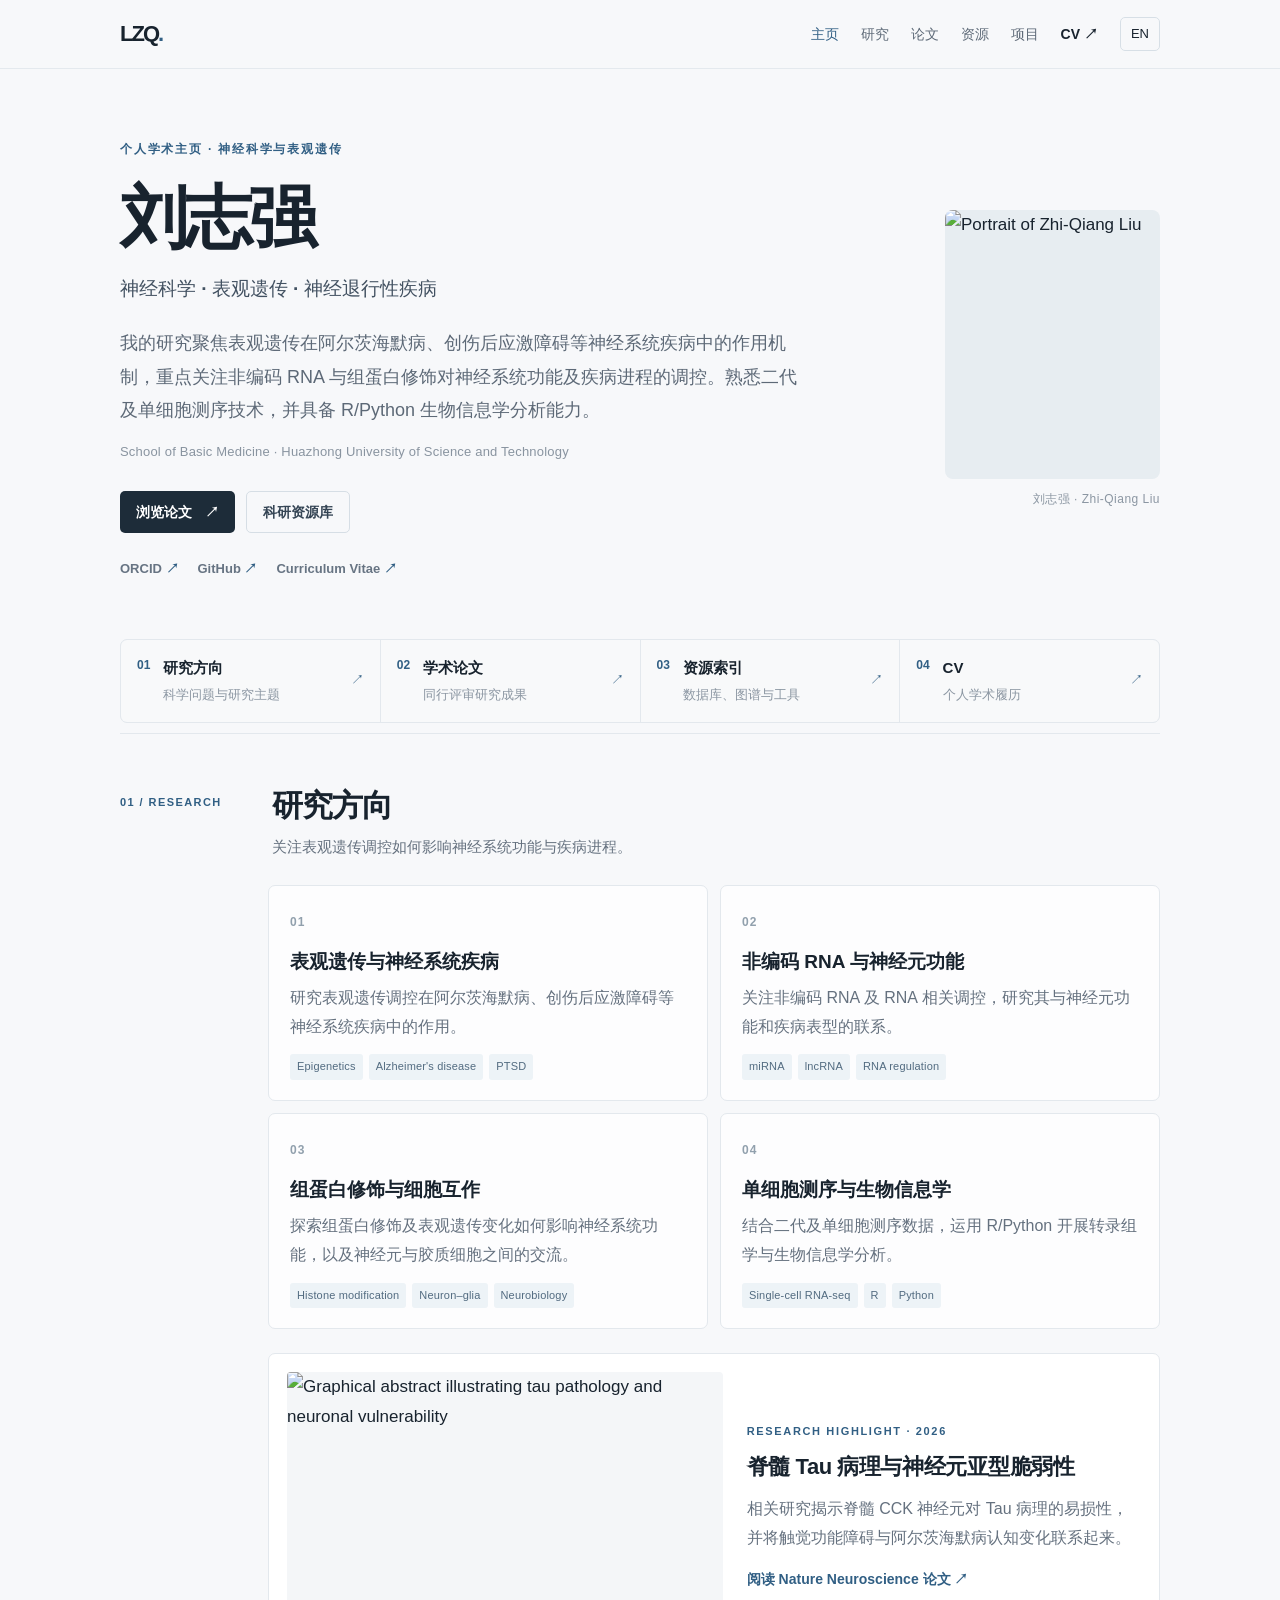
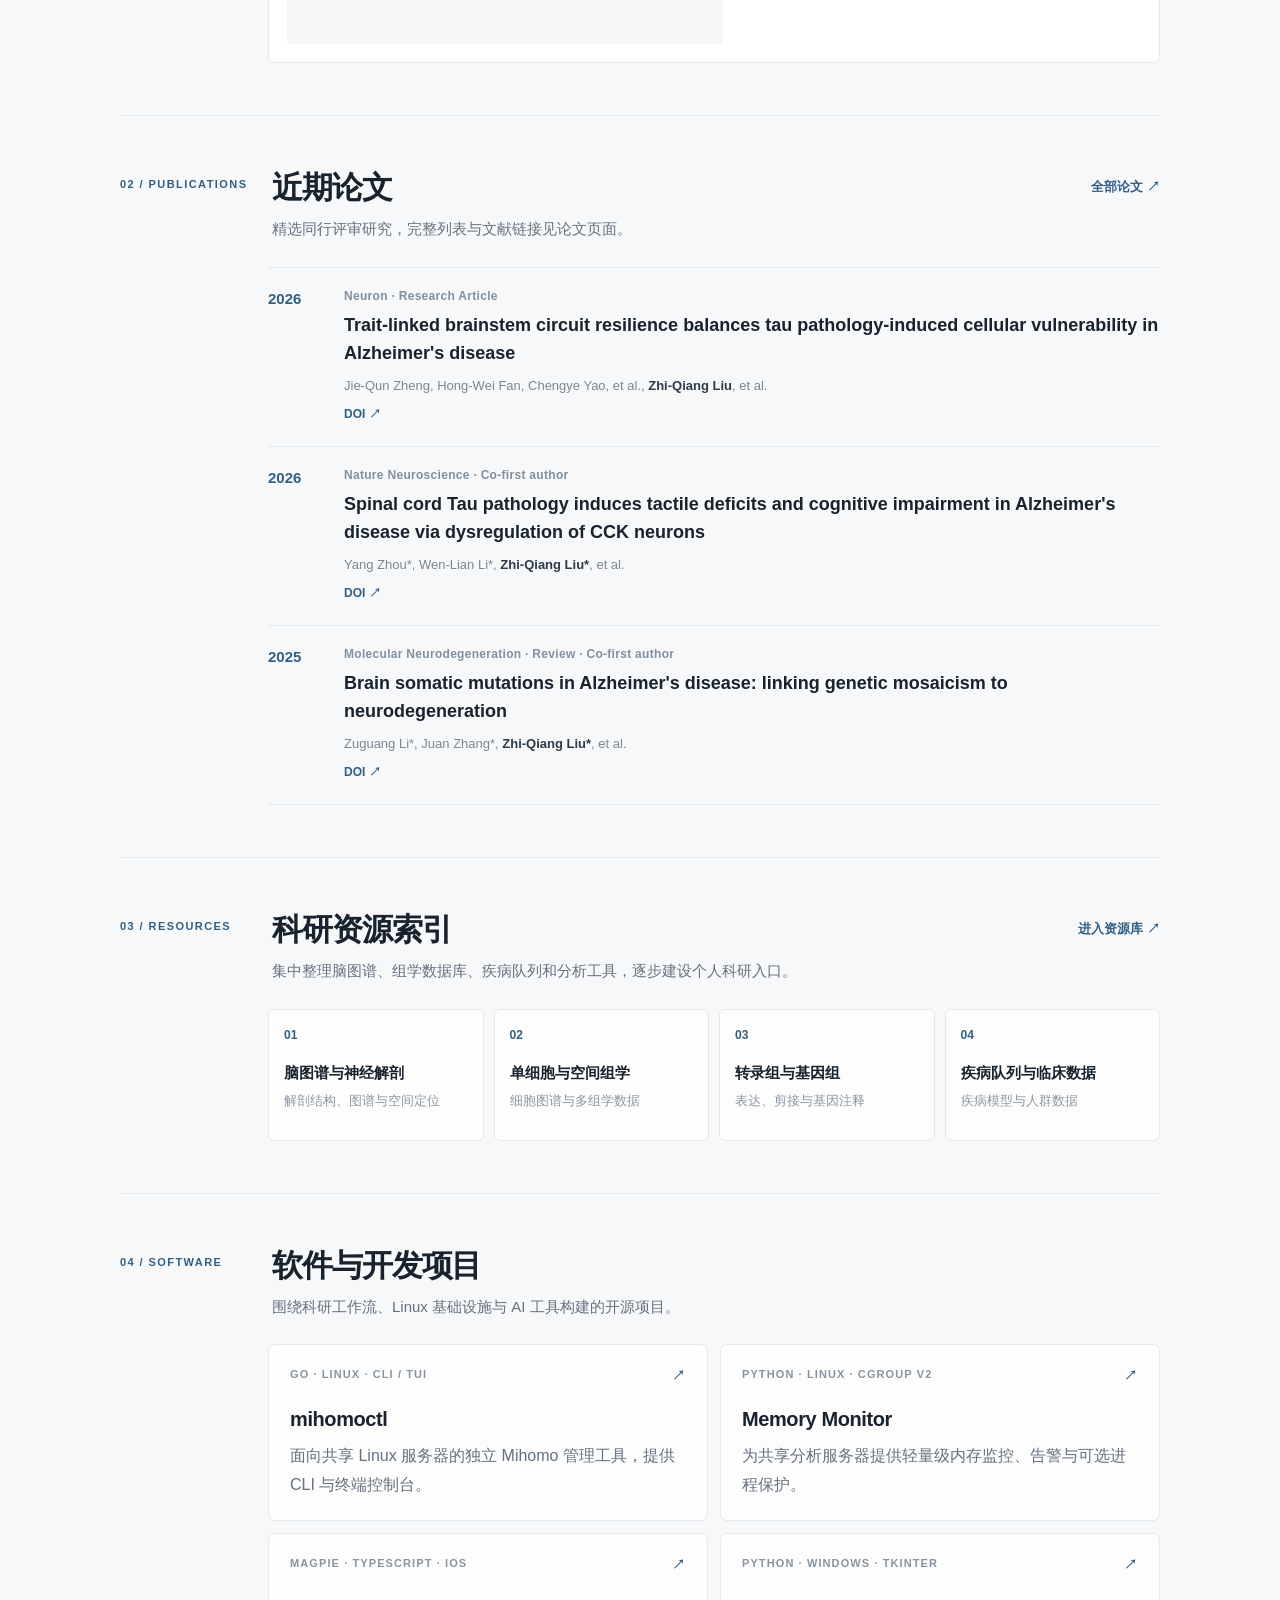
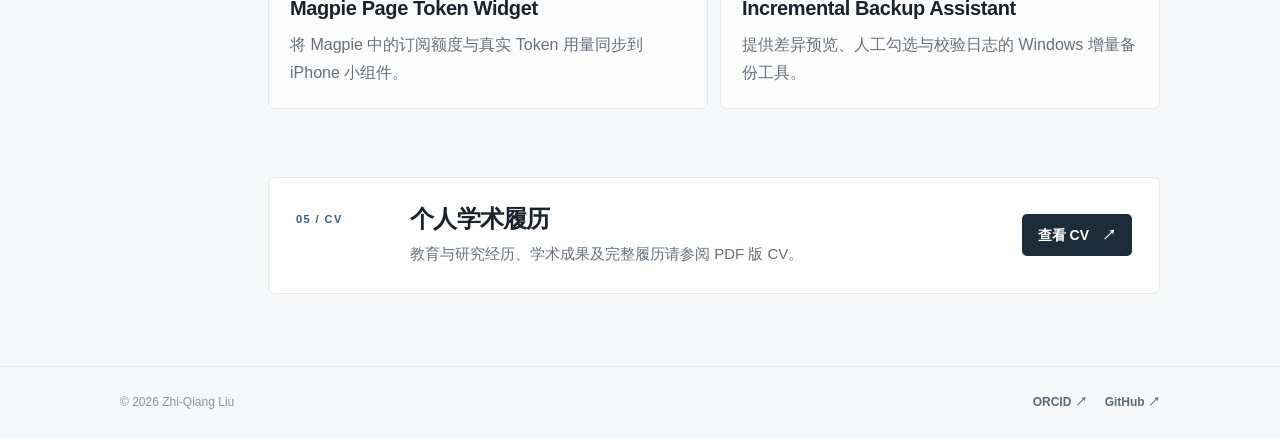
==== commit 2876b57b: "Use LZQ personal wordmark" ====
--- a/index.html
+++ b/index.html
@@ -13,7 +13,7 @@
 <body>
   <header class="site-header">
     <div class="nav-wrap">
-      <a class="wordmark" href="index.html" aria-label="Zhi-Qiang Liu homepage">ZL<span>.</span></a>
+      <a class="wordmark" href="index.html" aria-label="Zhi-Qiang Liu homepage">LZQ<span>.</span></a>
       <nav class="main-nav" aria-label="Main navigation">
         <a class="active" href="index.html"><span data-lang="zh">主页</span><span data-lang="en">Home</span></a>
         <a href="#research"><span data-lang="zh">研究</span><span data-lang="en">Research</span></a>
--- a/style.css
+++ b/style.css
@@ -301,3 +301,283 @@
   html { scroll-behavior: auto; }
   *, *::before, *::after { transition-duration: .01ms !important; }
 }
+
+
+/* Readability and compact-layout refinement — November 2026 */
+:root { --max: 1040px; }
+body { font-size: 16px; }
+.main-nav { gap: 22px; font-size: 13px; }
+.hero { padding: 70px 0 58px; }
+.hero-grid { grid-template-columns: minmax(0, 1fr) 220px; gap: 70px; }
+.hero-portrait { width: 215px; }
+.eyebrow { font-size: 11px; }
+.hero-role { font-size: 18px; }
+.hero-intro { font-size: 16px; line-height: 1.9; }
+.hero-affiliation { font-size: 12px; }
+.button { font-size: 13px; }
+.profile-links a { font-size: 12px; }
+.portal-shortcuts > a { min-height: 82px; padding: 15px 16px; }
+.portal-shortcuts strong { font-size: 13px; }
+.portal-shortcuts small { font-size: 11px; }
+.content-section { padding: 52px 0; }
+.section-heading { grid-template-columns: 132px minmax(0, 1fr) auto; margin-bottom: 25px; }
+.section-heading h2 { font-size: 29px; }
+.section-heading p { font-size: 14px; }
+.section-more { font-size: 12px; }
+.research-grid, .research-highlight, .recent-publications, .resource-preview-grid, .project-grid, .cv-strip { margin-left: 148px; }
+.research-card { min-height: 180px; padding: 20px 21px; }
+.research-card h3 { font-size: 17px; }
+.research-card p { font-size: 14px; line-height: 1.75; }
+.tag-row span { font-size: 10px; }
+.research-highlight { gap: 24px; }
+.highlight-copy h3 { font-size: 20px; }
+.highlight-copy p:not(.eyebrow) { font-size: 14px; }
+.text-link { font-size: 12px; }
+.recent-paper { padding: 18px 0; }
+.paper-year { font-size: 14px; }
+.paper-journal { font-size: 11px; }
+.recent-paper h3 { font-size: 16px; }
+.paper-authors { font-size: 12px; }
+.recent-paper a { font-size: 11px; }
+.resource-preview-grid a { min-height: 132px; padding: 15px; }
+.resource-preview-grid strong { font-size: 13px; }
+.resource-preview-grid small { font-size: 11px; }
+.project-card { min-height: 155px; }
+.project-top { font-size: 10px; }
+.project-card h3 { font-size: 18px; }
+.project-card p { font-size: 14px; }
+.cv-strip h2 { font-size: 22px; }
+.cv-strip p { font-size: 13px; }
+.footer-inner { font-size: 11px; }
+.page-hero { padding: 55px 0 36px; }
+.page-hero h1 { font-size: clamp(38px, 5vw, 50px); }
+.page-hero > p:not(.eyebrow) { font-size: 15px; }
+.page-meta { font-size: 11px; }
+.publication-controls { gap: 14px; }
+.search-box input { font-size: 13px; }
+.filter-button { font-size: 12px; }
+.result-count { font-size: 11px; }
+.pub-card { grid-template-columns: 95px minmax(0, 1fr); gap: 20px; padding: 23px 0; }
+.pub-year { font-size: 16px; }
+.pub-kind { font-size: 10px; }
+.pub-main h2 { font-size: 18px; }
+.pub-authors { font-size: 13px; }
+.pub-journal { font-size: 12px; }
+.pub-summary { font-size: 13px; }
+.pub-links a { font-size: 11px; }
+.pub-footnote, .archive-note { font-size: 11px; }
+.resource-intro h2 { font-size: 22px; }
+.resource-intro p { font-size: 13px; }
+.resource-category-heading h2 { font-size: 19px; }
+.resource-category-heading p { font-size: 13px; }
+.category-count { font-size: 11px; }
+.resource-card { padding: 17px 18px; }
+.resource-card-top { font-size: 10px; }
+.resource-card h3 { font-size: 15px; }
+.resource-card p { font-size: 13px; }
+.resource-card .text-link { font-size: 12px; }
+.resource-empty strong { font-size: 12px; }
+.resource-empty p { font-size: 12px; }
+.resource-maintenance h2 { font-size: 14px; }
+.resource-maintenance p { font-size: 12px; }
+.cv-header a { font-size: 13px; }
+.cv-heading h1 { font-size: 31px; }
+.cv-heading p { font-size: 13px; }
+
+@media (max-width: 900px) {
+  .hero-grid { gap: 42px; }
+  .section-heading { grid-template-columns: 112px minmax(0, 1fr) auto; }
+  .research-grid, .research-highlight, .recent-publications, .resource-preview-grid, .project-grid, .cv-strip { margin-left: 126px; }
+}
+@media (max-width: 680px) {
+  body { font-size: 15px; }
+  .main-nav { gap: 11px; font-size: 11px; }
+  .hero { padding: 42px 0 38px; }
+  .hero-grid { grid-template-columns: minmax(0, 1fr) 105px; gap: 17px; }
+  .hero-portrait { width: 105px; }
+  .hero-role { font-size: 15px; }
+  .hero-intro { font-size: 14px; line-height: 1.8; }
+  .hero-affiliation { font-size: 11px; }
+  .button { font-size: 11px; }
+  .profile-links a { font-size: 11px; }
+  .portal-shortcuts > a { min-height: 76px; padding: 11px; }
+  .portal-shortcuts strong { font-size: 12px; }
+  .portal-shortcuts small { font-size: 10px; }
+  .content-section { padding: 37px 0; }
+  .section-heading h2 { font-size: 25px; }
+  .section-heading p { font-size: 13px; }
+  .research-grid, .research-highlight, .recent-publications, .resource-preview-grid, .project-grid, .cv-strip { margin-left: 0; }
+  .research-card h3 { font-size: 16px; }
+  .research-card p { font-size: 13px; }
+  .research-highlight { gap: 14px; }
+  .highlight-copy h3 { font-size: 18px; }
+  .highlight-copy p:not(.eyebrow) { font-size: 13px; }
+  .recent-paper h3 { font-size: 14px; }
+  .paper-authors { font-size: 11px; }
+  .paper-journal { font-size: 10px; }
+  .recent-paper a { font-size: 11px; }
+  .resource-preview-grid strong { font-size: 12px; }
+  .resource-preview-grid small { font-size: 10px; }
+  .project-card p { font-size: 13px; }
+  .cv-strip h2 { font-size: 20px; }
+  .cv-strip p { font-size: 12px; }
+  .page-hero { padding: 42px 0 30px; }
+  .page-hero h1 { font-size: 36px; }
+  .page-hero > p:not(.eyebrow) { font-size: 13px; }
+  .page-meta { font-size: 10px; }
+  .pub-main h2 { font-size: 15px; }
+  .pub-authors { font-size: 11px; }
+  .pub-journal { font-size: 11px; }
+  .pub-summary { font-size: 12px; }
+  .pub-links a, .pub-footnote, .archive-note { font-size: 11px; }
+  .resource-intro h2 { font-size: 19px; }
+  .resource-intro p, .resource-category-heading p { font-size: 12px; }
+  .resource-category-heading h2 { font-size: 17px; }
+  .resource-card h3 { font-size: 14px; }
+  .resource-card p { font-size: 12px; }
+  .resource-empty strong, .resource-empty p { font-size: 11px; }
+  .resource-maintenance p { font-size: 11px; }
+}
+
+
+/* Second typography pass: prioritize comfortable reading */
+body { font-size: 17px; line-height: 1.75; }
+.main-nav { font-size: 14px; }
+.language-toggle { font-size: 13px; }
+.eyebrow { font-size: 12px; }
+.hero-role { font-size: 19px; }
+.hero-intro { font-size: 18px; line-height: 1.85; }
+.hero-affiliation { font-size: 13px; }
+.button { font-size: 14px; }
+.profile-links a { font-size: 13px; }
+.hero-portrait figcaption { font-size: 12px; }
+.shortcut-index { font-size: 12px; }
+.portal-shortcuts strong { font-size: 15px; }
+.portal-shortcuts small { font-size: 13px; }
+.section-number { font-size: 11px; }
+.section-heading h2 { font-size: 31px; }
+.section-heading p { font-size: 15px; line-height: 1.7; }
+.section-more { font-size: 13px; }
+.card-index { font-size: 12px; }
+.research-card h3 { font-size: 19px; }
+.research-card p { font-size: 16px; line-height: 1.8; }
+.tag-row span { font-size: 11px; }
+.highlight-copy .eyebrow { font-size: 11px; }
+.highlight-copy h3 { font-size: 22px; }
+.highlight-copy p:not(.eyebrow) { font-size: 16px; line-height: 1.8; }
+.text-link { font-size: 14px; }
+.paper-year { font-size: 15px; }
+.paper-journal { font-size: 12px; }
+.recent-paper h3 { font-size: 18px; }
+.paper-authors { font-size: 13px; }
+.recent-paper a { font-size: 12px; }
+.resource-symbol { font-size: 12px; }
+.resource-preview-grid strong { font-size: 15px; }
+.resource-preview-grid small { font-size: 13px; }
+.project-top { font-size: 11px; }
+.project-card h3 { font-size: 20px; }
+.project-card p { font-size: 16px; line-height: 1.8; }
+.cv-strip h2 { font-size: 24px; }
+.cv-strip p { font-size: 15px; }
+.footer-inner { font-size: 12px; }
+.page-hero h1 { font-size: clamp(40px, 5vw, 52px); }
+.page-hero > p:not(.eyebrow) { font-size: 17px; }
+.page-meta { font-size: 12px; }
+.search-box input { font-size: 15px; }
+.filter-button { font-size: 13px; }
+.result-count { font-size: 12px; }
+.pub-year { font-size: 17px; }
+.pub-kind { font-size: 11px; }
+.pub-main h2 { font-size: 19px; }
+.pub-authors { font-size: 14px; }
+.pub-journal { font-size: 13px; }
+.pub-summary { font-size: 14px; line-height: 1.85; }
+.pub-links a { font-size: 12px; }
+.pub-footnote, .archive-note { font-size: 12px; }
+.resource-intro h2 { font-size: 23px; }
+.resource-intro p { font-size: 14px; }
+.resource-category-heading h2 { font-size: 20px; }
+.resource-category-heading p { font-size: 14px; }
+.category-count { font-size: 12px; }
+.resource-card-top { font-size: 11px; }
+.resource-card h3 { font-size: 17px; }
+.resource-card p { font-size: 14px; line-height: 1.8; }
+.resource-card .text-link { font-size: 13px; }
+.resource-empty strong { font-size: 14px; }
+.resource-empty p { font-size: 13px; }
+.resource-maintenance h2 { font-size: 16px; }
+.resource-maintenance p { font-size: 13px; }
+.cv-header a { font-size: 14px; }
+.cv-heading h1 { font-size: 33px; }
+.cv-heading p { font-size: 14px; }
+
+@media (max-width: 680px) {
+  body { font-size: 16px; }
+  .main-nav { font-size: 12px; }
+  .language-toggle { font-size: 12px; }
+  .eyebrow { font-size: 11px; }
+  .hero-role { font-size: 16px; }
+  .hero-intro { font-size: 16px; line-height: 1.8; }
+  .hero-affiliation { font-size: 12px; }
+  .button { font-size: 12px; }
+  .profile-links a { font-size: 12px; }
+  .hero-portrait figcaption { font-size: 11px; }
+  .shortcut-index { font-size: 11px; }
+  .portal-shortcuts strong { font-size: 13px; }
+  .portal-shortcuts small { font-size: 11px; }
+  .section-number { font-size: 10px; }
+  .section-heading h2 { font-size: 26px; }
+  .section-heading p { font-size: 14px; }
+  .section-more { font-size: 12px; }
+  .card-index { font-size: 11px; }
+  .research-card h3 { font-size: 17px; }
+  .research-card p { font-size: 15px; line-height: 1.75; }
+  .tag-row span { font-size: 10px; }
+  .highlight-copy .eyebrow { font-size: 10px; }
+  .highlight-copy h3 { font-size: 19px; }
+  .highlight-copy p:not(.eyebrow) { font-size: 15px; }
+  .text-link { font-size: 13px; }
+  .paper-year { font-size: 13px; }
+  .paper-journal { font-size: 11px; }
+  .recent-paper h3 { font-size: 16px; }
+  .paper-authors { font-size: 12px; }
+  .recent-paper a { font-size: 12px; }
+  .resource-symbol { font-size: 11px; }
+  .resource-preview-grid strong { font-size: 13px; }
+  .resource-preview-grid small { font-size: 11px; }
+  .project-top { font-size: 10px; }
+  .project-card h3 { font-size: 18px; }
+  .project-card p { font-size: 15px; }
+  .cv-strip h2 { font-size: 21px; }
+  .cv-strip p { font-size: 13px; }
+  .footer-inner { font-size: 11px; }
+  .page-hero h1 { font-size: 38px; }
+  .page-hero > p:not(.eyebrow) { font-size: 15px; }
+  .page-meta { font-size: 11px; }
+  .search-box input { font-size: 14px; }
+  .filter-button { font-size: 12px; }
+  .result-count { font-size: 11px; }
+  .pub-year { font-size: 15px; }
+  .pub-kind { font-size: 10px; }
+  .pub-main h2 { font-size: 16px; }
+  .pub-authors { font-size: 12px; }
+  .pub-journal { font-size: 12px; }
+  .pub-summary { font-size: 13px; }
+  .pub-links a, .pub-footnote, .archive-note { font-size: 11px; }
+  .resource-intro h2 { font-size: 20px; }
+  .resource-intro p { font-size: 13px; }
+  .resource-category-heading h2 { font-size: 18px; }
+  .resource-category-heading p { font-size: 13px; }
+  .category-count { font-size: 11px; }
+  .resource-card-top { font-size: 10px; }
+  .resource-card h3 { font-size: 15px; }
+  .resource-card p { font-size: 13px; }
+  .resource-card .text-link { font-size: 12px; }
+  .resource-empty strong { font-size: 12px; }
+  .resource-empty p { font-size: 12px; }
+  .resource-maintenance h2 { font-size: 14px; }
+  .resource-maintenance p { font-size: 12px; }
+  .cv-header a { font-size: 12px; }
+  .cv-heading h1 { font-size: 28px; }
+  .cv-heading p { font-size: 12px; }
+}
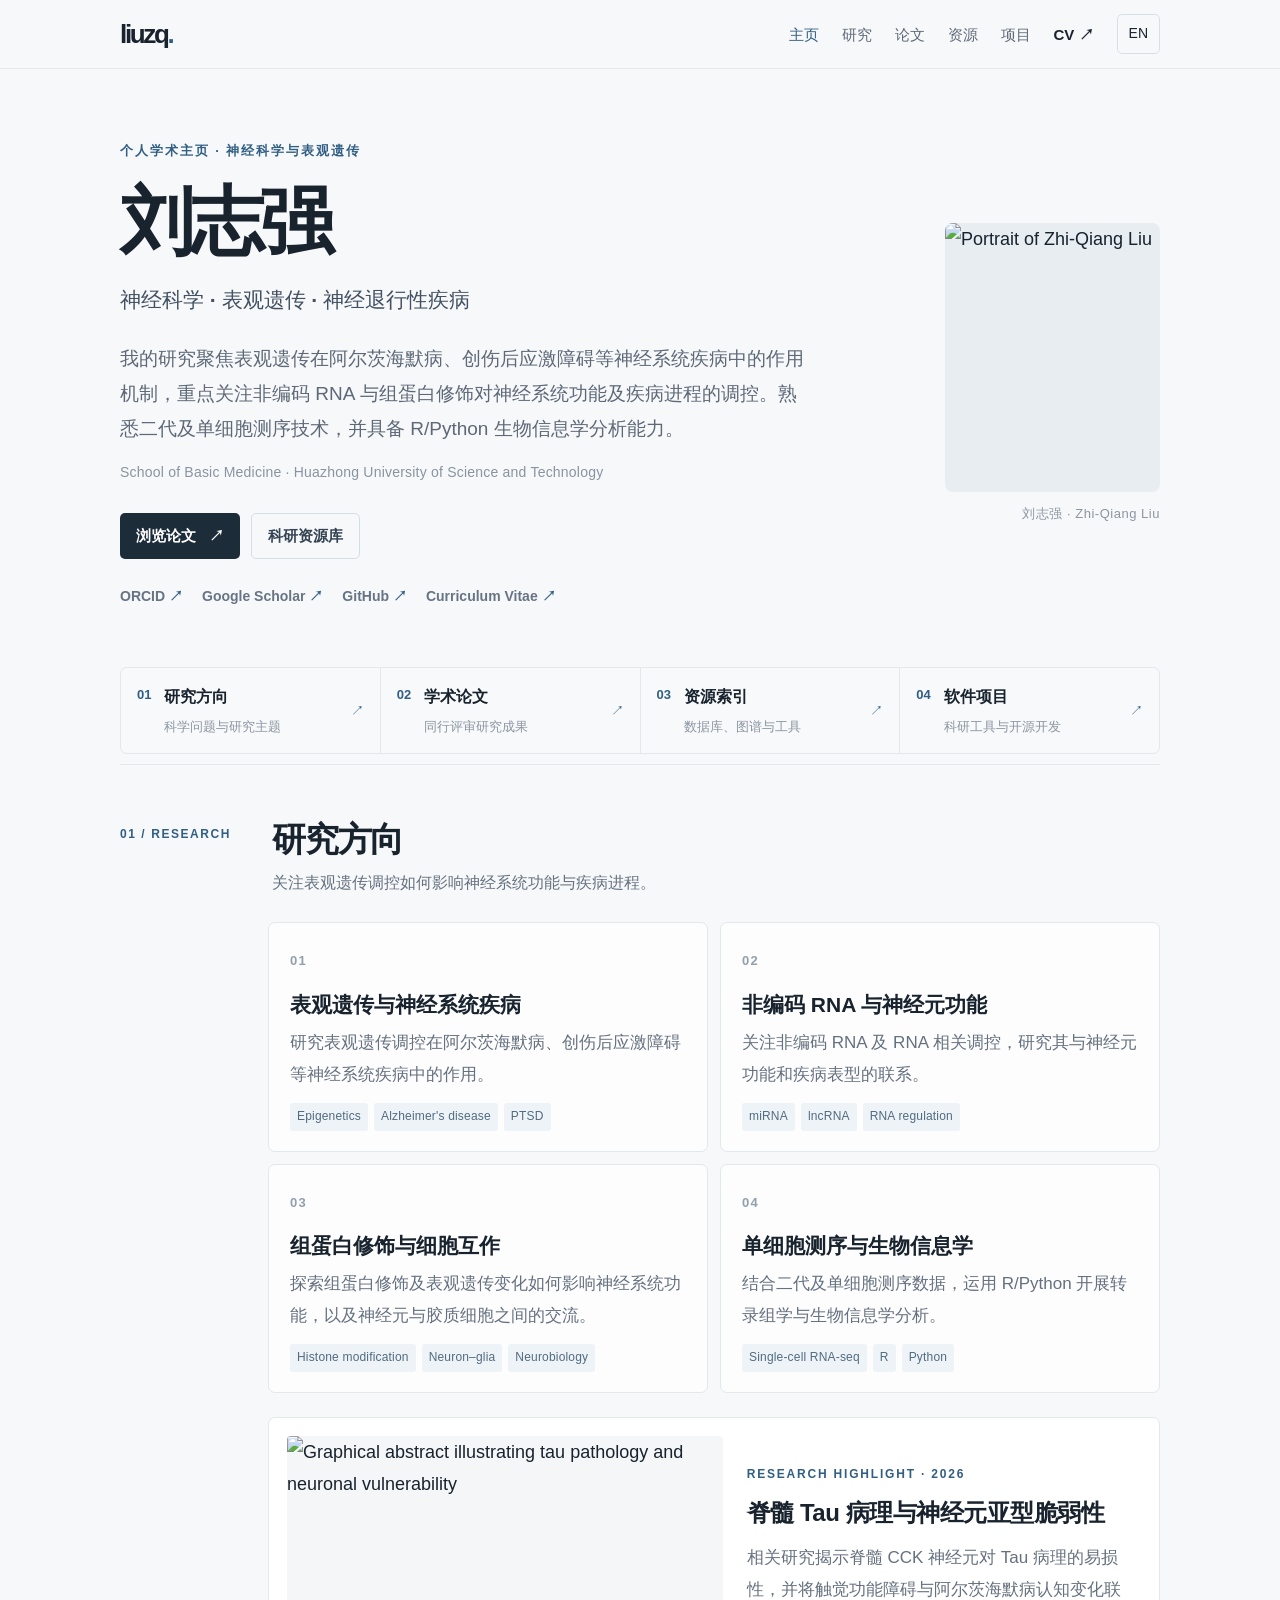
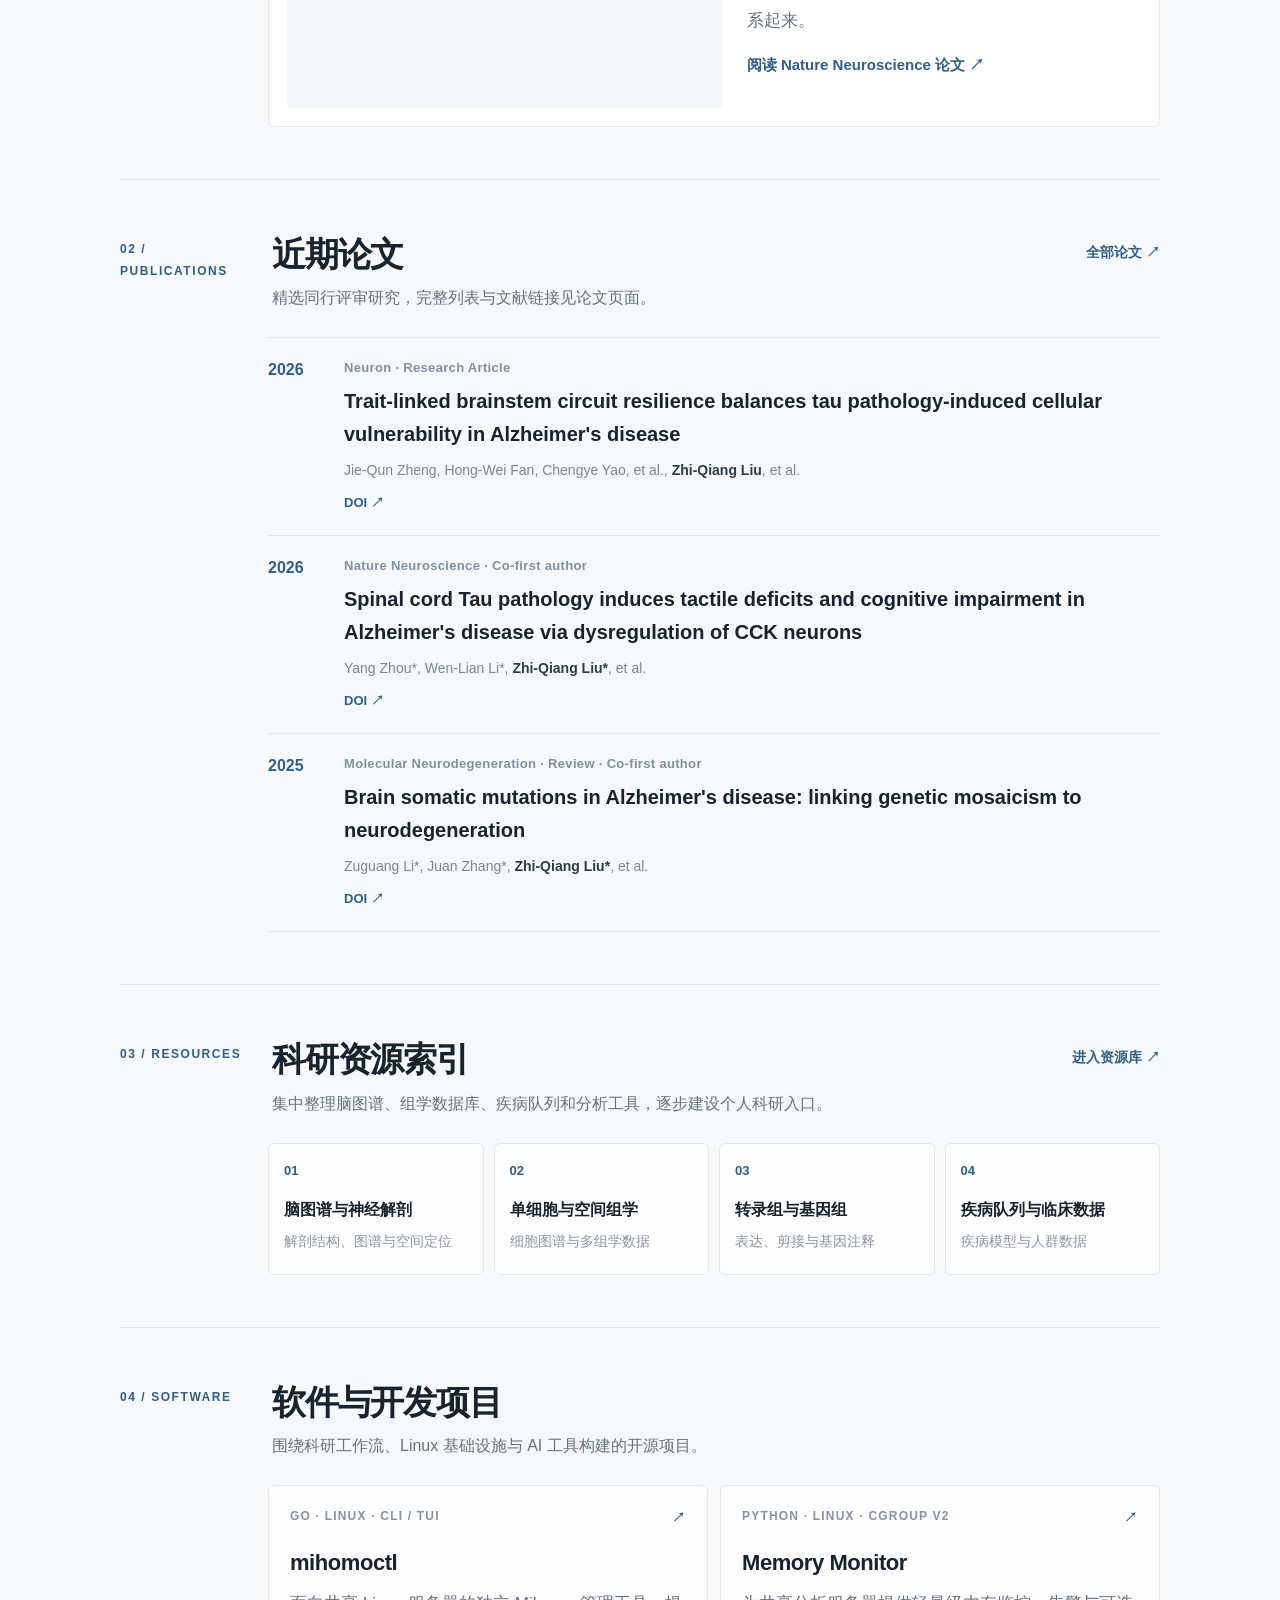
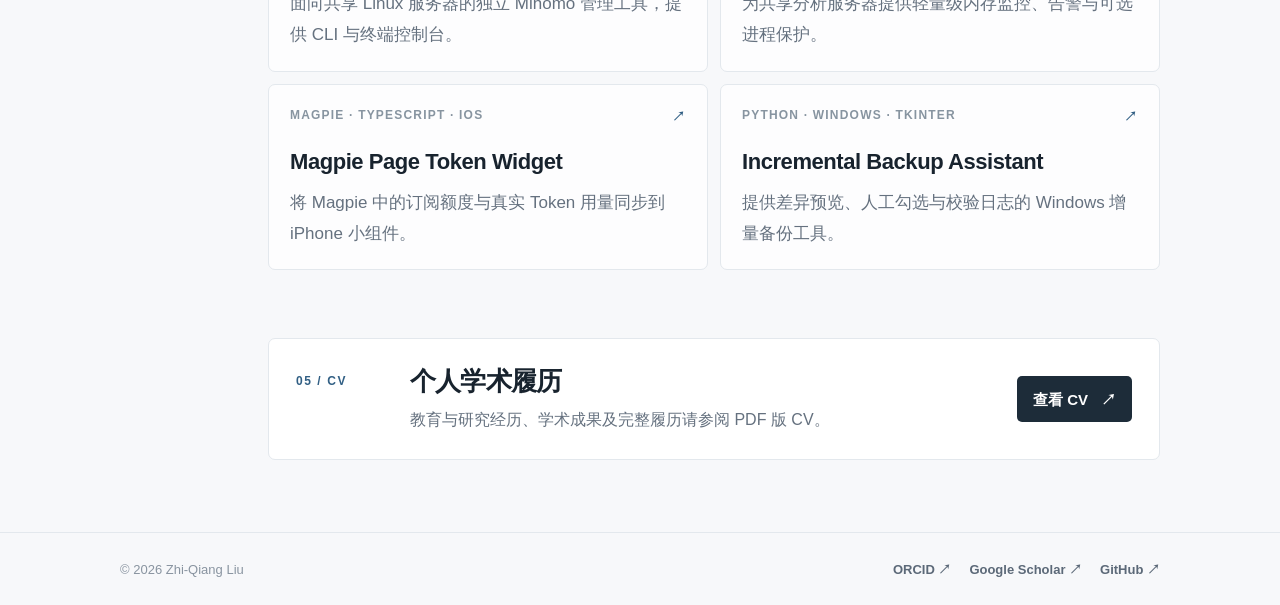
==== commit b7dd5fd7: "Correct homepage directory, add Google Scholar, and use liuzq wordmark" ====
--- a/index.html
+++ b/index.html
@@ -13,7 +13,7 @@
 <body>
   <header class="site-header">
     <div class="nav-wrap">
-      <a class="wordmark" href="index.html" aria-label="Zhi-Qiang Liu homepage">LZQ<span>.</span></a>
+      <a class="wordmark" href="index.html" aria-label="Liu Zhiqiang homepage">liuzq<span>.</span></a>
       <nav class="main-nav" aria-label="Main navigation">
         <a class="active" href="index.html"><span data-lang="zh">主页</span><span data-lang="en">Home</span></a>
         <a href="#research"><span data-lang="zh">研究</span><span data-lang="en">Research</span></a>
@@ -44,6 +44,7 @@
           </div>
           <div class="profile-links">
             <a href="https://orcid.org/0009-0008-9802-214X" target="_blank" rel="noopener noreferrer">ORCID <span>↗</span></a>
+            <a href="https://scholar.google.com/citations?user=NlXHOpIAAAAJ&hl=zh-CN" target="_blank" rel="noopener noreferrer">Google Scholar <span>↗</span></a>
             <a href="https://github.com/liuzq1103" target="_blank" rel="noopener noreferrer">GitHub <span>↗</span></a>
             <a href="cv.html">Curriculum Vitae <span>↗</span></a>
           </div>
@@ -59,7 +60,7 @@
       <a href="#research"><span class="shortcut-index">01</span><span><strong><span data-lang="zh">研究方向</span><span data-lang="en">Research</span></strong><small><span data-lang="zh">科学问题与研究主题</span><span data-lang="en">Questions and themes</span></small></span><span class="shortcut-arrow">↗</span></a>
       <a href="publications.html"><span class="shortcut-index">02</span><span><strong><span data-lang="zh">学术论文</span><span data-lang="en">Publications</span></strong><small><span data-lang="zh">同行评审研究成果</span><span data-lang="en">Peer-reviewed work</span></small></span><span class="shortcut-arrow">↗</span></a>
       <a href="resources.html"><span class="shortcut-index">03</span><span><strong><span data-lang="zh">资源索引</span><span data-lang="en">Resources</span></strong><small><span data-lang="zh">数据库、图谱与工具</span><span data-lang="en">Databases, atlases & tools</span></small></span><span class="shortcut-arrow">↗</span></a>
-      <a href="cv.html"><span class="shortcut-index">04</span><span><strong>CV</strong><small><span data-lang="zh">个人学术履历</span><span data-lang="en">Academic curriculum vitae</span></small></span><span class="shortcut-arrow">↗</span></a>
+      <a href="#projects"><span class="shortcut-index">04</span><span><strong><span data-lang="zh">软件项目</span><span data-lang="en">Projects</span></strong><small><span data-lang="zh">科研工具与开源开发</span><span data-lang="en">Research tools & open-source work</span></small></span><span class="shortcut-arrow">↗</span></a>
     </section>
 
     <div class="content-shell">
@@ -214,7 +215,7 @@
   <footer class="site-footer">
     <div class="footer-inner">
       <span>© 2026 Zhi-Qiang Liu</span>
-      <div><a href="https://orcid.org/0009-0008-9802-214X" target="_blank" rel="noopener noreferrer">ORCID ↗</a><a href="https://github.com/liuzq1103" target="_blank" rel="noopener noreferrer">GitHub ↗</a></div>
+      <div><a href="https://orcid.org/0009-0008-9802-214X" target="_blank" rel="noopener noreferrer">ORCID ↗</a><a href="https://scholar.google.com/citations?user=NlXHOpIAAAAJ&hl=zh-CN" target="_blank" rel="noopener noreferrer">Google Scholar ↗</a><a href="https://github.com/liuzq1103" target="_blank" rel="noopener noreferrer">GitHub ↗</a></div>
     </div>
   </footer>
 
--- a/style.css
+++ b/style.css
@@ -581,3 +581,163 @@
   .cv-heading h1 { font-size: 28px; }
   .cv-heading p { font-size: 12px; }
 }
+
+
+/* Third typography pass — make reading size clearly comfortable */
+body { font-size: 18px; line-height: 1.8; }
+.wordmark { font-size: 26px; }
+.main-nav { gap: 23px; font-size: 15px; }
+.language-toggle { font-size: 14px; padding: 6px 11px; }
+.eyebrow { font-size: 13px; }
+.hero h1 { font-size: clamp(48px, 6.2vw, 74px); }
+.hero-role { font-size: 21px; }
+.hero-intro { font-size: 19px; line-height: 1.85; }
+.hero-affiliation { font-size: 14px; }
+.button { font-size: 15px; min-height: 46px; }
+.profile-links a { font-size: 14px; }
+.hero-portrait figcaption { font-size: 13px; }
+.shortcut-index { font-size: 13px; }
+.portal-shortcuts strong { font-size: 16px; }
+.portal-shortcuts small { font-size: 13px; }
+.section-number { font-size: 12px; }
+.section-heading h2 { font-size: 34px; }
+.section-heading p { font-size: 16px; line-height: 1.75; }
+.section-more { font-size: 14px; }
+.card-index { font-size: 13px; }
+.research-card h3 { font-size: 21px; }
+.research-card p { font-size: 17px; line-height: 1.85; }
+.tag-row span { font-size: 12px; }
+.highlight-copy .eyebrow { font-size: 12px; }
+.highlight-copy h3 { font-size: 24px; }
+.highlight-copy p:not(.eyebrow) { font-size: 17px; line-height: 1.85; }
+.text-link { font-size: 15px; }
+.paper-year { font-size: 16px; }
+.paper-journal { font-size: 13px; }
+.recent-paper h3 { font-size: 20px; line-height: 1.65; }
+.paper-authors { font-size: 14px; line-height: 1.8; }
+.recent-paper a { font-size: 13px; }
+.resource-symbol { font-size: 13px; }
+.resource-preview-grid strong { font-size: 16px; }
+.resource-preview-grid small { font-size: 14px; line-height: 1.7; }
+.project-top { font-size: 12px; }
+.project-card h3 { font-size: 22px; }
+.project-card p { font-size: 17px; line-height: 1.85; }
+.cv-strip h2 { font-size: 26px; }
+.cv-strip p { font-size: 16px; }
+.footer-inner { font-size: 13px; }
+.page-hero h1 { font-size: clamp(44px, 5.5vw, 56px); }
+.page-hero > p:not(.eyebrow) { font-size: 18px; line-height: 1.85; }
+.page-meta { font-size: 13px; }
+.publication-controls { gap: 16px; }
+.search-box { min-height: 46px; }
+.search-box input { font-size: 16px; }
+.filter-button { font-size: 14px; padding: 8px 12px; }
+.result-count { font-size: 13px; }
+.pub-card { grid-template-columns: 112px minmax(0, 1fr); gap: 25px; padding: 28px 0; }
+.pub-year { font-size: 18px; }
+.pub-kind { font-size: 12px; }
+.pub-main h2 { font-size: 21px; line-height: 1.65; }
+.pub-authors { font-size: 15px; line-height: 1.8; }
+.pub-journal { font-size: 14px; }
+.pub-summary { font-size: 15px; line-height: 1.9; }
+.pub-links a { font-size: 13px; }
+.pub-footnote, .archive-note { font-size: 13px; line-height: 1.8; }
+.resource-intro h2 { font-size: 25px; }
+.resource-intro p { font-size: 15px; }
+.resource-category-heading h2 { font-size: 22px; }
+.resource-category-heading p { font-size: 15px; }
+.category-count { font-size: 13px; }
+.resource-card-top { font-size: 12px; }
+.resource-card h3 { font-size: 19px; }
+.resource-card p { font-size: 15px; line-height: 1.85; }
+.resource-card .text-link { font-size: 14px; }
+.resource-empty strong { font-size: 15px; }
+.resource-empty p { font-size: 14px; }
+.resource-maintenance h2 { font-size: 17px; }
+.resource-maintenance p { font-size: 14px; line-height: 1.8; }
+.cv-header a { font-size: 15px; }
+.cv-heading h1 { font-size: 36px; }
+.cv-heading p { font-size: 15px; }
+
+@media (max-width: 900px) {
+  .main-nav { gap: 15px; font-size: 13px; }
+  .hero-intro { font-size: 18px; }
+  .section-heading h2 { font-size: 31px; }
+  .research-card h3 { font-size: 20px; }
+  .research-card p { font-size: 16px; }
+  .recent-paper h3 { font-size: 19px; }
+  .pub-main h2 { font-size: 20px; }
+}
+@media (max-width: 680px) {
+  body { font-size: 17px; line-height: 1.75; }
+  .wordmark { font-size: 23px; }
+  .main-nav { gap: 12px; font-size: 12px; }
+  .language-toggle { font-size: 12px; }
+  .eyebrow { font-size: 11px; }
+  .hero h1 { font-size: clamp(39px, 10vw, 52px); }
+  .hero-role { font-size: 17px; }
+  .hero-intro { font-size: 17px; line-height: 1.8; }
+  .hero-affiliation { font-size: 12px; }
+  .button { font-size: 13px; min-height: 43px; }
+  .profile-links a { font-size: 13px; }
+  .hero-portrait figcaption { font-size: 11px; }
+  .shortcut-index { font-size: 11px; }
+  .portal-shortcuts strong { font-size: 14px; }
+  .portal-shortcuts small { font-size: 12px; }
+  .section-number { font-size: 10px; }
+  .section-heading h2 { font-size: 28px; }
+  .section-heading p { font-size: 14px; }
+  .section-more { font-size: 12px; }
+  .card-index { font-size: 11px; }
+  .research-card h3 { font-size: 19px; }
+  .research-card p { font-size: 16px; line-height: 1.8; }
+  .tag-row span { font-size: 11px; }
+  .highlight-copy h3 { font-size: 20px; }
+  .highlight-copy p:not(.eyebrow) { font-size: 16px; }
+  .text-link { font-size: 13px; }
+  .paper-year { font-size: 14px; }
+  .paper-journal { font-size: 12px; }
+  .recent-paper h3 { font-size: 17px; }
+  .paper-authors { font-size: 13px; }
+  .recent-paper a { font-size: 12px; }
+  .resource-symbol { font-size: 11px; }
+  .resource-preview-grid strong { font-size: 14px; }
+  .resource-preview-grid small { font-size: 12px; }
+  .project-top { font-size: 10px; }
+  .project-card h3 { font-size: 19px; }
+  .project-card p { font-size: 16px; }
+  .cv-strip h2 { font-size: 22px; }
+  .cv-strip p { font-size: 14px; }
+  .footer-inner { font-size: 11px; }
+  .page-hero h1 { font-size: 39px; }
+  .page-hero > p:not(.eyebrow) { font-size: 16px; }
+  .page-meta { font-size: 12px; }
+  .search-box { min-height: 44px; }
+  .search-box input { font-size: 15px; }
+  .filter-button { font-size: 13px; }
+  .result-count { font-size: 12px; }
+  .pub-card { grid-template-columns: 58px minmax(0, 1fr); gap: 13px; padding: 23px 0; }
+  .pub-year { font-size: 15px; }
+  .pub-kind { font-size: 10px; }
+  .pub-main h2 { font-size: 17px; line-height: 1.6; }
+  .pub-authors { font-size: 13px; }
+  .pub-journal { font-size: 13px; }
+  .pub-summary { font-size: 14px; }
+  .pub-links a, .pub-footnote, .archive-note { font-size: 12px; }
+  .resource-intro h2 { font-size: 21px; }
+  .resource-intro p { font-size: 14px; }
+  .resource-category-heading h2 { font-size: 19px; }
+  .resource-category-heading p { font-size: 14px; }
+  .category-count { font-size: 11px; }
+  .resource-card-top { font-size: 11px; }
+  .resource-card h3 { font-size: 17px; }
+  .resource-card p { font-size: 14px; }
+  .resource-card .text-link { font-size: 13px; }
+  .resource-empty strong { font-size: 13px; }
+  .resource-empty p { font-size: 13px; }
+  .resource-maintenance h2 { font-size: 15px; }
+  .resource-maintenance p { font-size: 13px; }
+  .cv-header a { font-size: 13px; }
+  .cv-heading h1 { font-size: 30px; }
+  .cv-heading p { font-size: 13px; }
+}
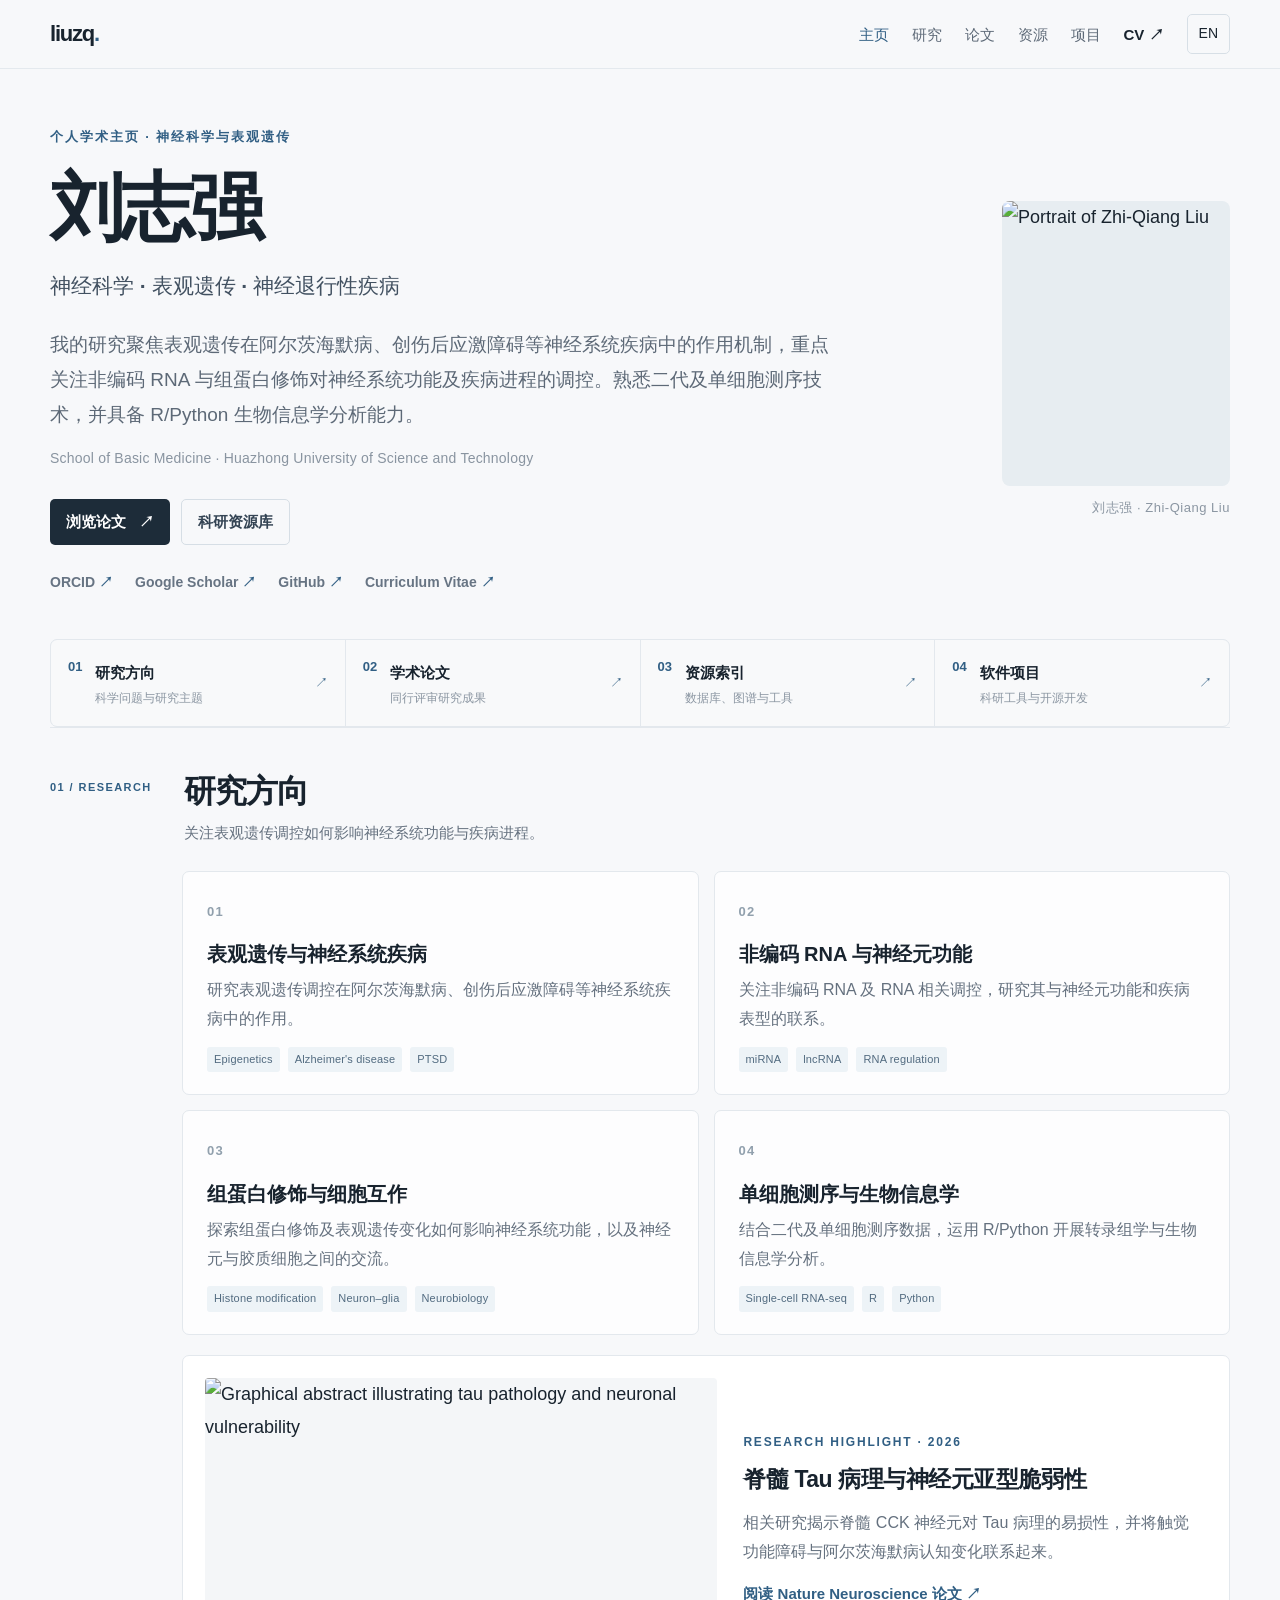
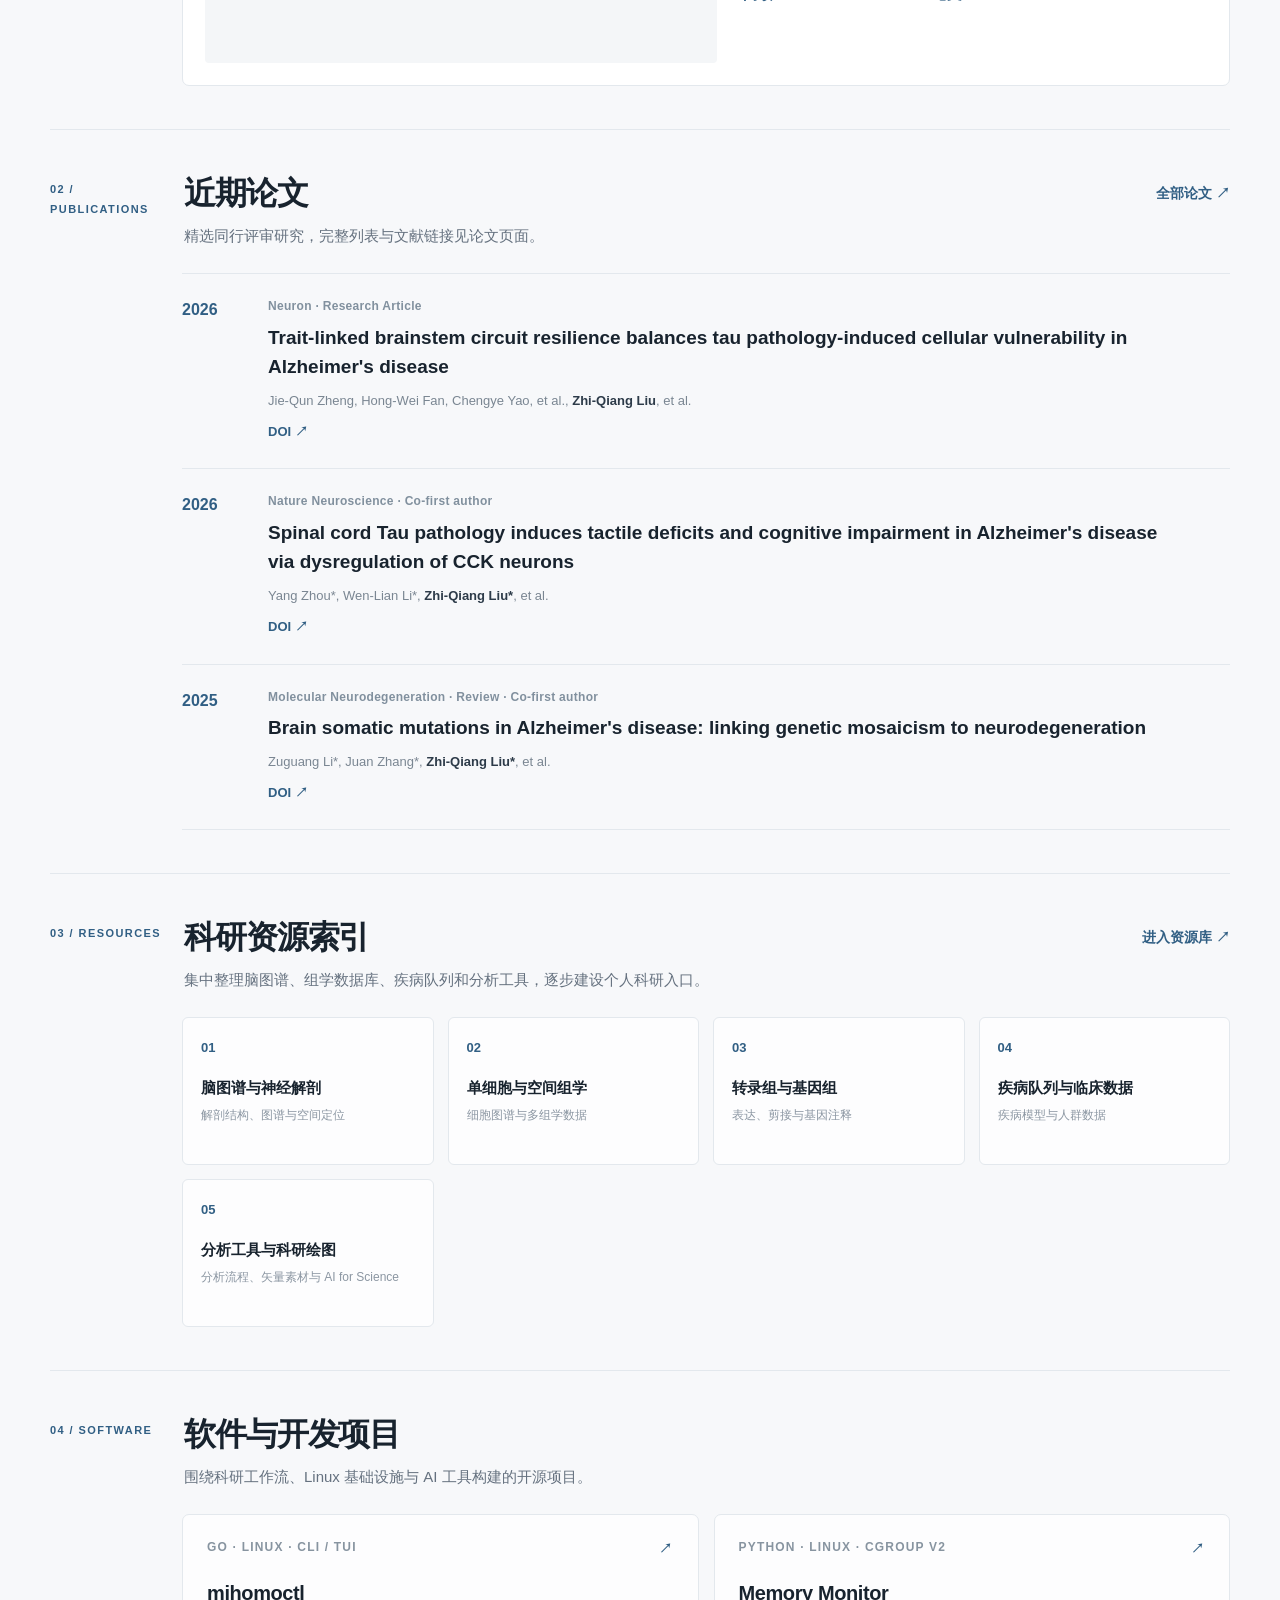
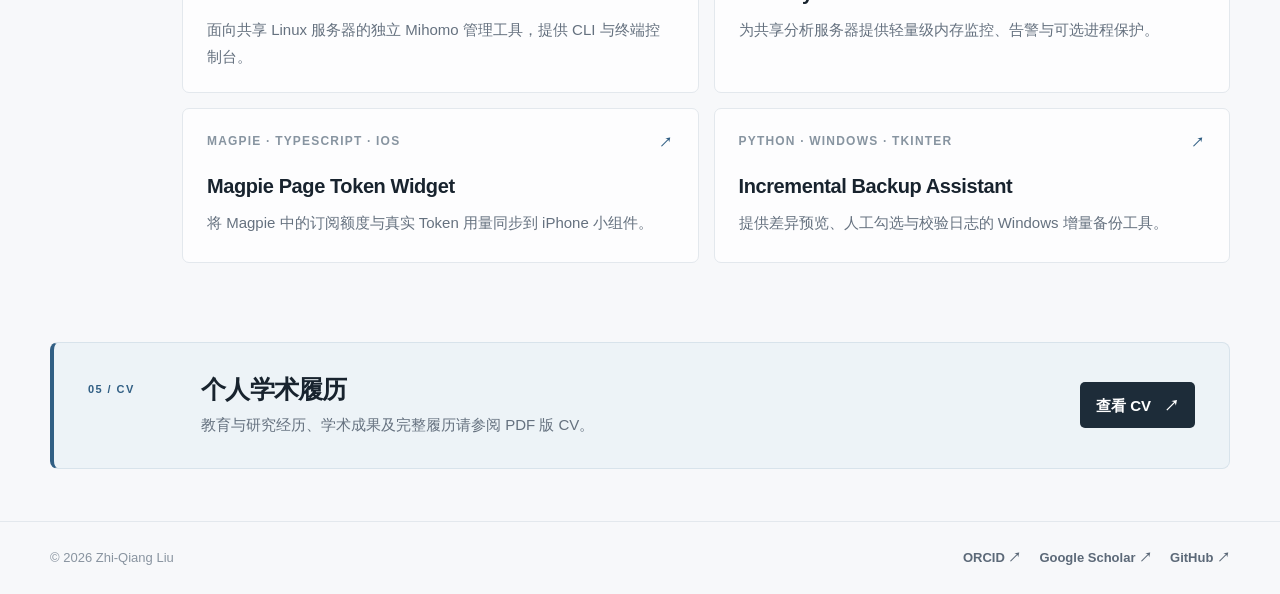
==== commit 8cb1a76d: "Show all five research resource categories on homepage" ====
--- a/index.html
+++ b/index.html
@@ -166,6 +166,7 @@
           <a href="resources.html#single-cell"><span class="resource-symbol">02</span><strong><span data-lang="zh">单细胞与空间组学</span><span data-lang="en">Single-cell & spatial omics</span></strong><small><span data-lang="zh">细胞图谱与多组学数据</span><span data-lang="en">Cell atlases and multi-omics</span></small></a>
           <a href="resources.html#genomics"><span class="resource-symbol">03</span><strong><span data-lang="zh">转录组与基因组</span><span data-lang="en">Transcriptomics & genomics</span></strong><small><span data-lang="zh">表达、剪接与基因注释</span><span data-lang="en">Expression, splicing, and annotation</span></small></a>
           <a href="resources.html#disease-data"><span class="resource-symbol">04</span><strong><span data-lang="zh">疾病队列与临床数据</span><span data-lang="en">Disease cohorts & clinical data</span></strong><small><span data-lang="zh">疾病模型与人群数据</span><span data-lang="en">Disease models and cohort data</span></small></a>
+          <a href="resources.html#tools-workflows"><span class="resource-symbol">05</span><strong><span data-lang="zh">分析工具与科研绘图</span><span data-lang="en">Analysis & scientific figures</span></strong><small><span data-lang="zh">分析流程、矢量素材与 AI for Science</span><span data-lang="en">Workflows, vector assets, and AI for Science</span></small></a>
         </div>
       </section>
 
--- a/style.css
+++ b/style.css
@@ -741,3 +741,257 @@
   .cv-heading h1 { font-size: 30px; }
   .cv-heading p { font-size: 13px; }
 }
+
+
+/* Layout refinement: fuller page, clearer section hierarchy, and liuzq wordmark */
+:root { --max: 1180px; }
+.nav-wrap, .footer-inner, .section-shell, .content-shell {
+  width: min(var(--max), calc(100% - 64px));
+}
+.wordmark {
+  font-size: 22px;
+  font-weight: 780;
+  letter-spacing: -.055em;
+}
+.hero { padding: 56px 0 44px; }
+.hero-grid {
+  grid-template-columns: minmax(0, 1fr) 236px;
+  gap: 72px;
+}
+.hero-portrait { width: 228px; }
+.hero-intro { max-width: 790px; }
+.profile-links { gap: 22px; flex-wrap: wrap; }
+.profile-links a { font-size: 14px; }
+.portal-shortcuts {
+  grid-template-columns: repeat(4, minmax(0, 1fr));
+  margin-bottom: 0;
+}
+.portal-shortcuts > a { min-height: 86px; padding: 15px 17px; }
+.portal-shortcuts strong { font-size: 15px; }
+.portal-shortcuts small { font-size: 12px; line-height: 1.5; }
+.content-shell { padding-bottom: 52px; }
+.content-section { padding: 43px 0; }
+.section-heading {
+  grid-template-columns: 116px minmax(0, 1fr) auto;
+  gap: 18px;
+  margin-bottom: 24px;
+}
+.section-number { font-size: 11px; }
+.section-heading h2 { font-size: 32px; }
+.section-heading p { font-size: 15px; }
+.research-grid, .research-highlight, .recent-publications,
+.resource-preview-grid, .project-grid { margin-left: 132px; }
+.research-grid { gap: 15px; }
+.research-card { min-height: 178px; padding: 22px 24px; }
+.research-card h3 { font-size: 20px; }
+.research-card p { font-size: 16px; line-height: 1.8; }
+.tag-row { gap: 8px; }
+.tag-row span { font-size: 11px; }
+.research-highlight { margin-top: 20px; gap: 26px; padding: 22px; }
+.highlight-copy h3 { font-size: 23px; }
+.highlight-copy p:not(.eyebrow) { font-size: 16px; line-height: 1.8; }
+.recent-publications { margin-left: 132px; }
+.recent-paper { grid-template-columns: 64px minmax(0, 1fr); gap: 22px; padding: 22px 0; }
+.recent-paper h3 { max-width: 920px; font-size: 19px; line-height: 1.55; }
+.paper-authors { font-size: 13px; }
+.paper-journal { font-size: 12px; }
+.resource-preview-grid {
+  grid-template-columns: repeat(4, minmax(0, 1fr));
+  gap: 14px;
+  margin-left: 132px;
+}
+.resource-preview-grid a { min-height: 148px; padding: 18px; }
+.resource-preview-grid strong { font-size: 15px; }
+.resource-preview-grid small { font-size: 12px; line-height: 1.65; }
+.project-grid {
+  grid-template-columns: repeat(2, minmax(0, 1fr));
+  gap: 15px;
+  margin-left: 132px;
+}
+.project-card { min-height: 155px; padding: 22px 24px; }
+.project-card h3 { font-size: 20px; }
+.project-card p { font-size: 15px; line-height: 1.8; }
+
+/* CV is the fifth destination, presented as a separate profile action */
+.cv-strip {
+  display: flex;
+  align-items: center;
+  justify-content: space-between;
+  gap: 32px;
+  width: 100%;
+  margin: 36px 0 0;
+  padding: 30px 34px;
+  border: 1px solid #d8e3eb;
+  border-left: 4px solid var(--accent);
+  border-radius: 8px;
+  background: #edf3f7;
+}
+.cv-strip > div {
+  display: grid;
+  grid-template-columns: 95px minmax(0, 1fr);
+  column-gap: 18px;
+}
+.cv-strip .section-number { grid-row: span 2; }
+.cv-strip h2 { font-size: 25px; }
+.cv-strip p { font-size: 15px; line-height: 1.7; }
+
+@media (max-width: 900px) {
+  .nav-wrap, .footer-inner, .section-shell, .content-shell {
+    width: min(var(--max), calc(100% - 40px));
+  }
+  .hero-grid { gap: 40px; }
+  .section-heading { grid-template-columns: 100px minmax(0, 1fr) auto; }
+  .research-grid, .research-highlight, .recent-publications,
+  .resource-preview-grid, .project-grid { margin-left: 112px; }
+  .resource-preview-grid { grid-template-columns: repeat(2, minmax(0, 1fr)); }
+  .portal-shortcuts { grid-template-columns: repeat(2, minmax(0, 1fr)); }
+}
+@media (max-width: 680px) {
+  .nav-wrap, .footer-inner, .section-shell, .content-shell, .cv-header, .cv-heading {
+    width: min(100% - 32px, var(--max));
+  }
+  .wordmark { font-size: 21px; }
+  .hero { padding: 40px 0 34px; }
+  .hero-grid { grid-template-columns: minmax(0, 1fr) 104px; gap: 16px; }
+  .hero-portrait { width: 104px; }
+  .hero-intro { font-size: 16px; line-height: 1.8; }
+  .hero-role { font-size: 16px; }
+  .profile-links { gap: 13px 17px; }
+  .profile-links a { font-size: 12px; }
+  .portal-shortcuts { grid-template-columns: repeat(2, minmax(0, 1fr)); }
+  .portal-shortcuts > a { min-height: 78px; padding: 12px; gap: 8px; }
+  .portal-shortcuts strong { font-size: 13px; }
+  .portal-shortcuts small { font-size: 11px; }
+  .content-section { padding: 34px 0; }
+  .section-heading { grid-template-columns: 1fr auto; gap: 7px; }
+  .section-heading .section-number { grid-column: 1 / -1; }
+  .section-heading h2 { font-size: 27px; }
+  .section-heading p { font-size: 14px; }
+  .research-grid, .research-highlight, .recent-publications,
+  .resource-preview-grid, .project-grid { margin-left: 0; }
+  .research-grid { grid-template-columns: 1fr; gap: 11px; }
+  .research-card { min-height: 0; padding: 18px 19px; }
+  .research-card h3 { font-size: 18px; }
+  .research-card p { font-size: 15px; }
+  .research-highlight { grid-template-columns: 1fr; padding: 16px; }
+  .recent-paper { grid-template-columns: 48px minmax(0, 1fr); gap: 12px; }
+  .recent-paper h3 { font-size: 16px; }
+  .paper-authors { font-size: 12px; }
+  .resource-preview-grid { grid-template-columns: repeat(2, minmax(0, 1fr)); gap: 10px; }
+  .resource-preview-grid a { min-height: 128px; padding: 14px; }
+  .resource-preview-grid strong { font-size: 13px; }
+  .resource-preview-grid small { font-size: 11px; }
+  .project-grid { grid-template-columns: 1fr; gap: 10px; }
+  .project-card { min-height: 0; padding: 18px 19px; }
+  .project-card h3 { font-size: 18px; }
+  .project-card p { font-size: 14px; }
+  .cv-strip { align-items: flex-start; flex-direction: column; gap: 18px; margin-top: 25px; padding: 22px; }
+  .cv-strip > div { grid-template-columns: 1fr; gap: 5px; }
+  .cv-strip .section-number { grid-row: auto; }
+  .cv-strip h2 { font-size: 22px; }
+  .cv-strip p { grid-column: 1; font-size: 14px; }
+}
+
+
+/* Resource hub — curated index and compact visual hierarchy */
+.resource-nav {
+  display: grid;
+  grid-template-columns: repeat(5, minmax(0, 1fr));
+  gap: 10px;
+  margin: 0 0 34px;
+}
+.resource-nav a {
+  display: flex;
+  align-items: flex-start;
+  gap: 12px;
+  min-height: 78px;
+  padding: 15px 14px;
+  border: 1px solid var(--line);
+  border-radius: 7px;
+  background: #fff;
+  transition: border-color .18s ease, background .18s ease, transform .18s ease;
+}
+.resource-nav a:hover {
+  border-color: #b9cbd8;
+  background: #fbfdff;
+  transform: translateY(-2px);
+}
+.resource-nav-number {
+  color: #8196a7;
+  font-size: 10px;
+  font-weight: 760;
+  letter-spacing: .08em;
+}
+.resource-nav a > span:last-child { display: flex; flex-direction: column; gap: 5px; min-width: 0; }
+.resource-nav strong { color: var(--ink); font-size: 12px; font-weight: 700; line-height: 1.35; }
+.resource-nav small { color: #85919d; font-size: 9px; line-height: 1.45; }
+.resource-directory { gap: 38px; }
+.resource-category { padding-top: 24px; border-top: 1px solid var(--line); }
+.resource-category-heading { margin-bottom: 16px; }
+.resource-category-heading h2 { font-size: 19px; letter-spacing: -.02em; }
+.resource-category-heading p { font-size: 12px; line-height: 1.65; }
+.category-count {
+  padding: 5px 9px;
+  border: 1px solid #e2e8ed;
+  border-radius: 99px;
+  background: #fff;
+  color: #71808d;
+  font-size: 10px;
+}
+.resource-items {
+  grid-template-columns: repeat(3, minmax(0, 1fr));
+  gap: 12px;
+}
+.resource-card {
+  display: flex;
+  flex-direction: column;
+  min-height: 182px;
+  padding: 18px 18px 16px;
+  border-radius: 7px;
+  transition: border-color .18s ease, box-shadow .18s ease, transform .18s ease;
+}
+.resource-card:hover {
+  border-color: #c6d3dd;
+  box-shadow: 0 8px 22px rgba(35, 56, 72, .055);
+  transform: translateY(-2px);
+}
+.resource-card-top { align-items: center; gap: 8px; }
+.resource-card-top span:first-child {
+  padding: 4px 7px;
+  border-radius: 3px;
+  background: #f0f4f7;
+  color: #60788b;
+  font-size: 9px;
+  font-weight: 680;
+  letter-spacing: .015em;
+}
+.resource-card h3 { margin: 12px 0 7px; font-size: 14px; line-height: 1.5; }
+.resource-card p { flex: 1 0 auto; color: #687684; font-size: 11px; line-height: 1.8; }
+.resource-card .tag-row { margin-top: 11px; gap: 5px; }
+.resource-card .tag-row span { padding: 3px 6px; font-size: 9px; }
+.resource-card .text-link {
+  display: inline-block;
+  align-self: flex-start;
+  margin-top: 13px;
+  font-size: 10px;
+  font-weight: 700;
+}
+.resource-maintenance { margin-top: 42px; }
+@media (max-width: 1050px) {
+  .resource-nav { grid-template-columns: repeat(3, minmax(0, 1fr)); }
+  .resource-items { grid-template-columns: repeat(2, minmax(0, 1fr)); }
+}
+@media (max-width: 680px) {
+  .resource-nav { grid-template-columns: repeat(2, minmax(0, 1fr)); gap: 8px; margin-bottom: 27px; }
+  .resource-nav a { min-height: 70px; padding: 12px; gap: 9px; }
+  .resource-nav strong { font-size: 11px; }
+  .resource-nav small { font-size: 9px; }
+  .resource-directory { gap: 27px; }
+  .resource-category { padding-top: 19px; }
+  .resource-category-heading h2 { font-size: 17px; }
+  .resource-category-heading p { font-size: 10px; }
+  .resource-items { grid-template-columns: 1fr; gap: 9px; }
+  .resource-card { min-height: 0; padding: 16px; }
+  .resource-card h3 { margin-top: 9px; font-size: 14px; }
+  .resource-card p { font-size: 11px; }
+}
